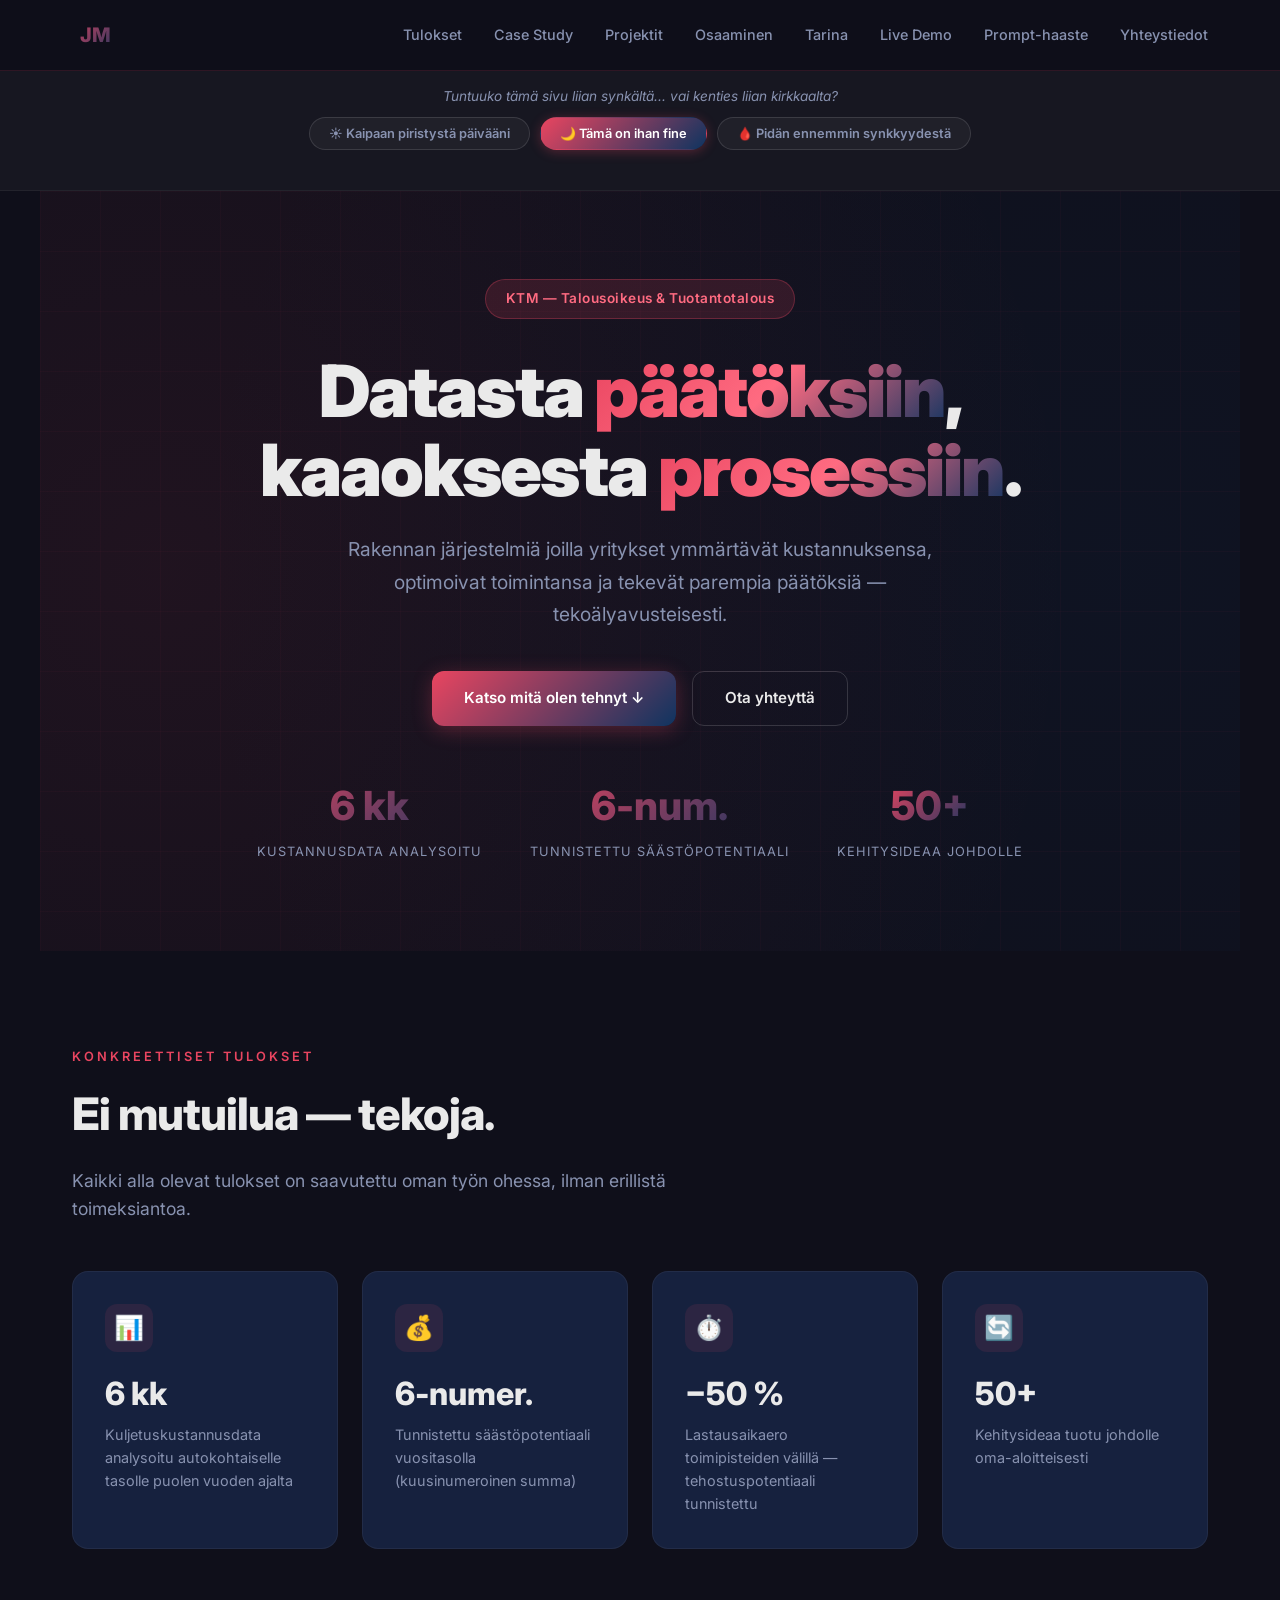
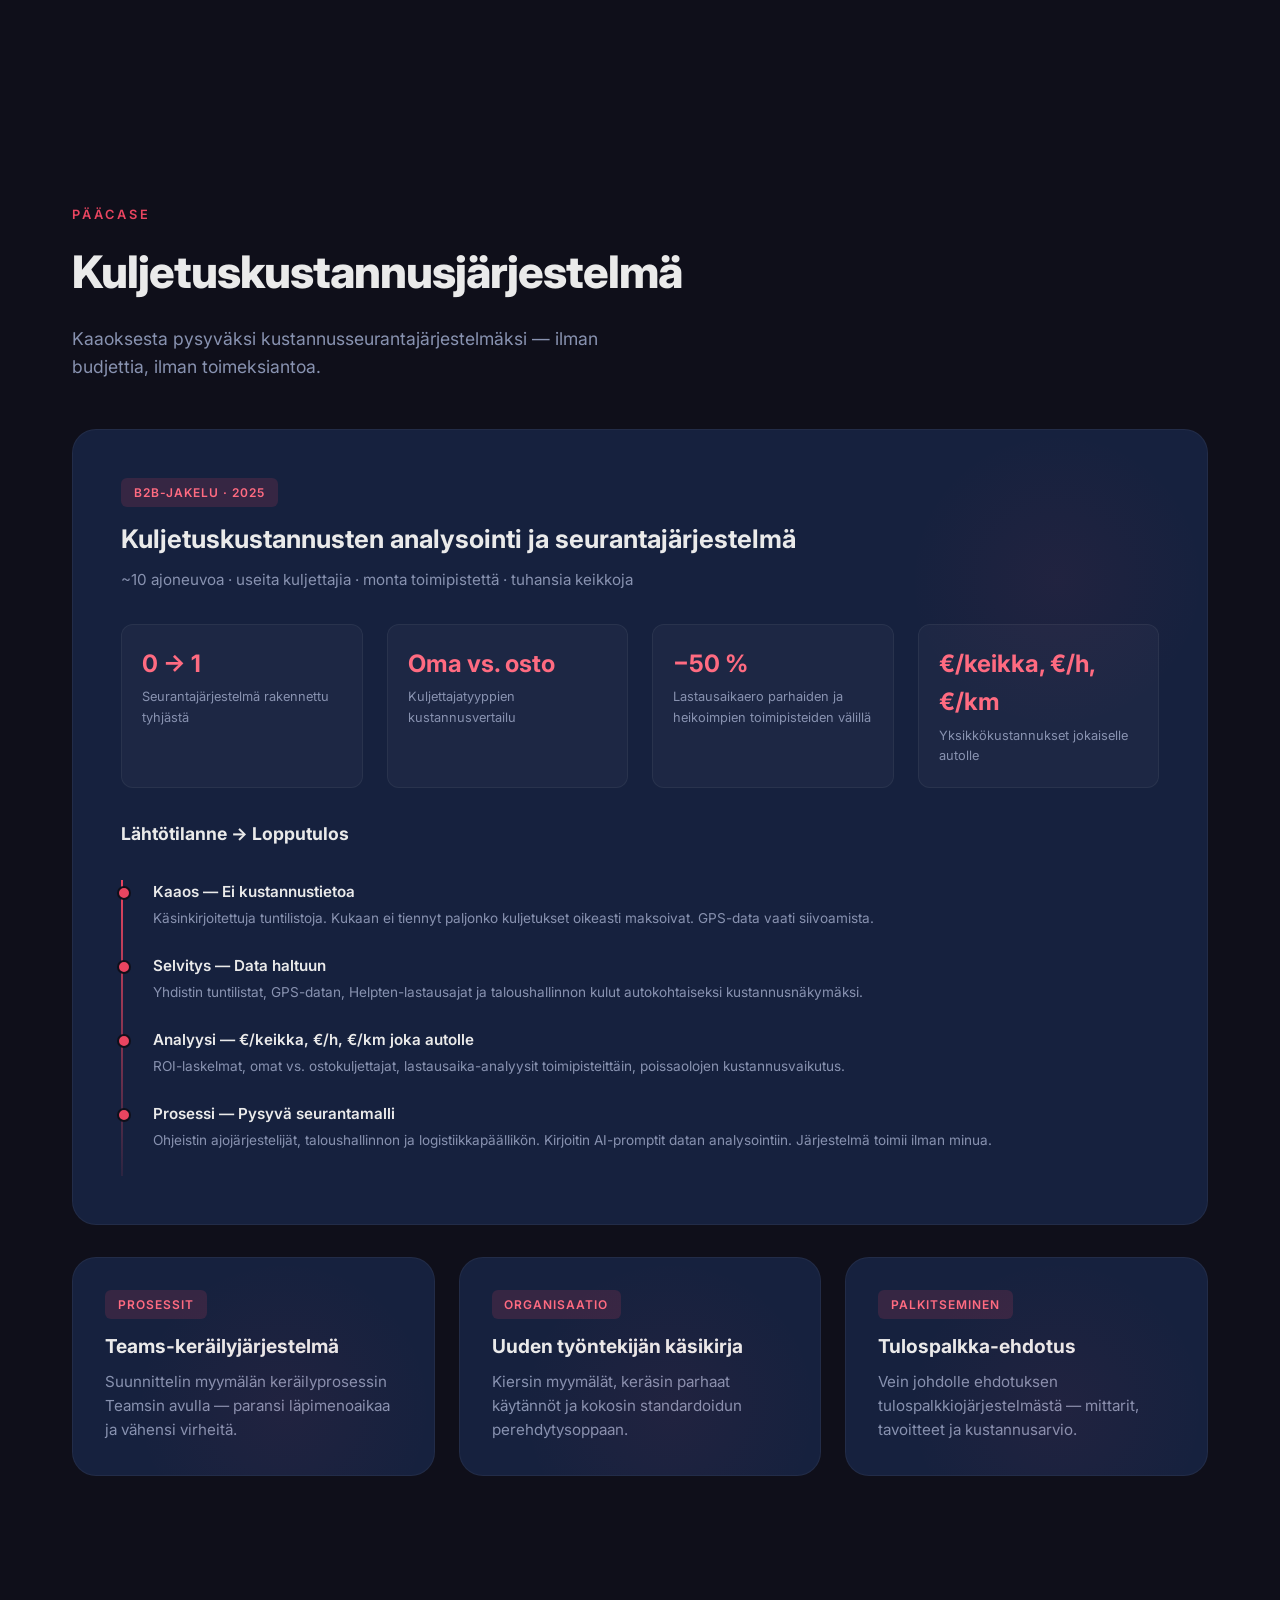
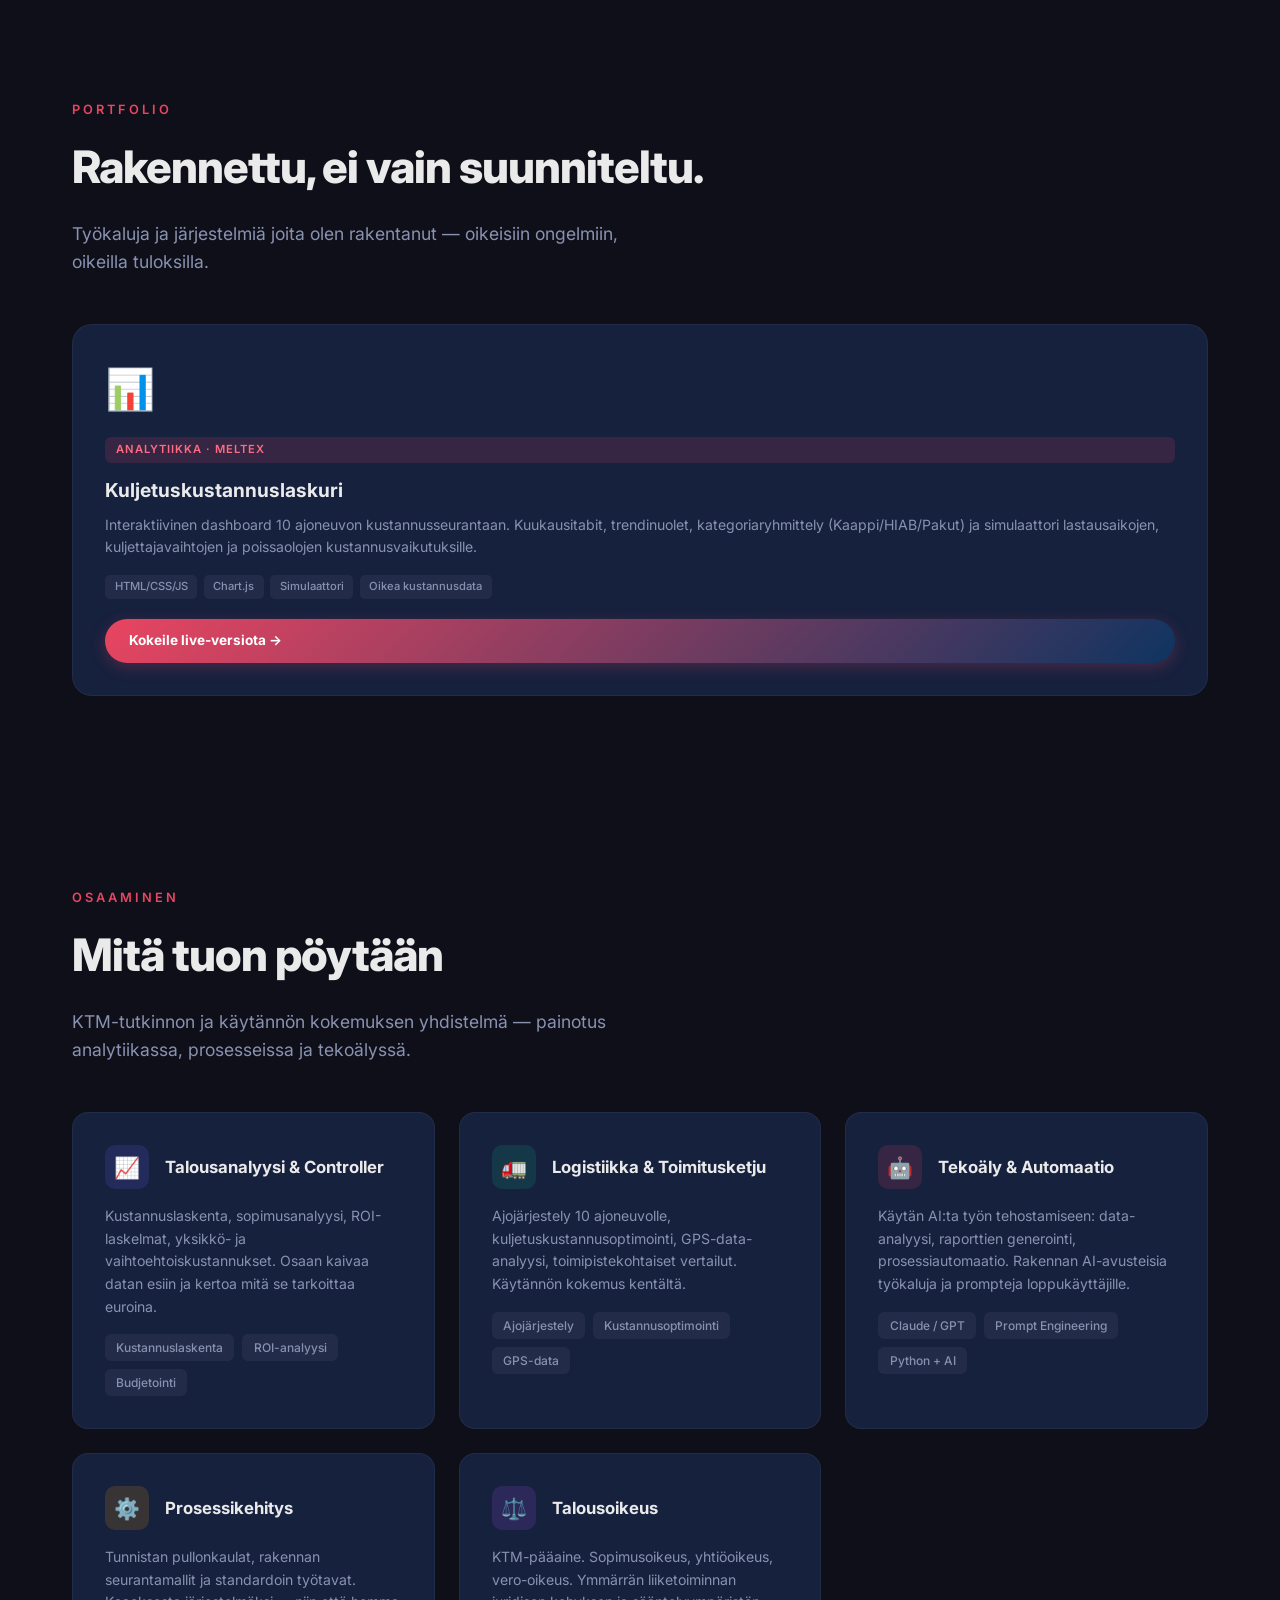
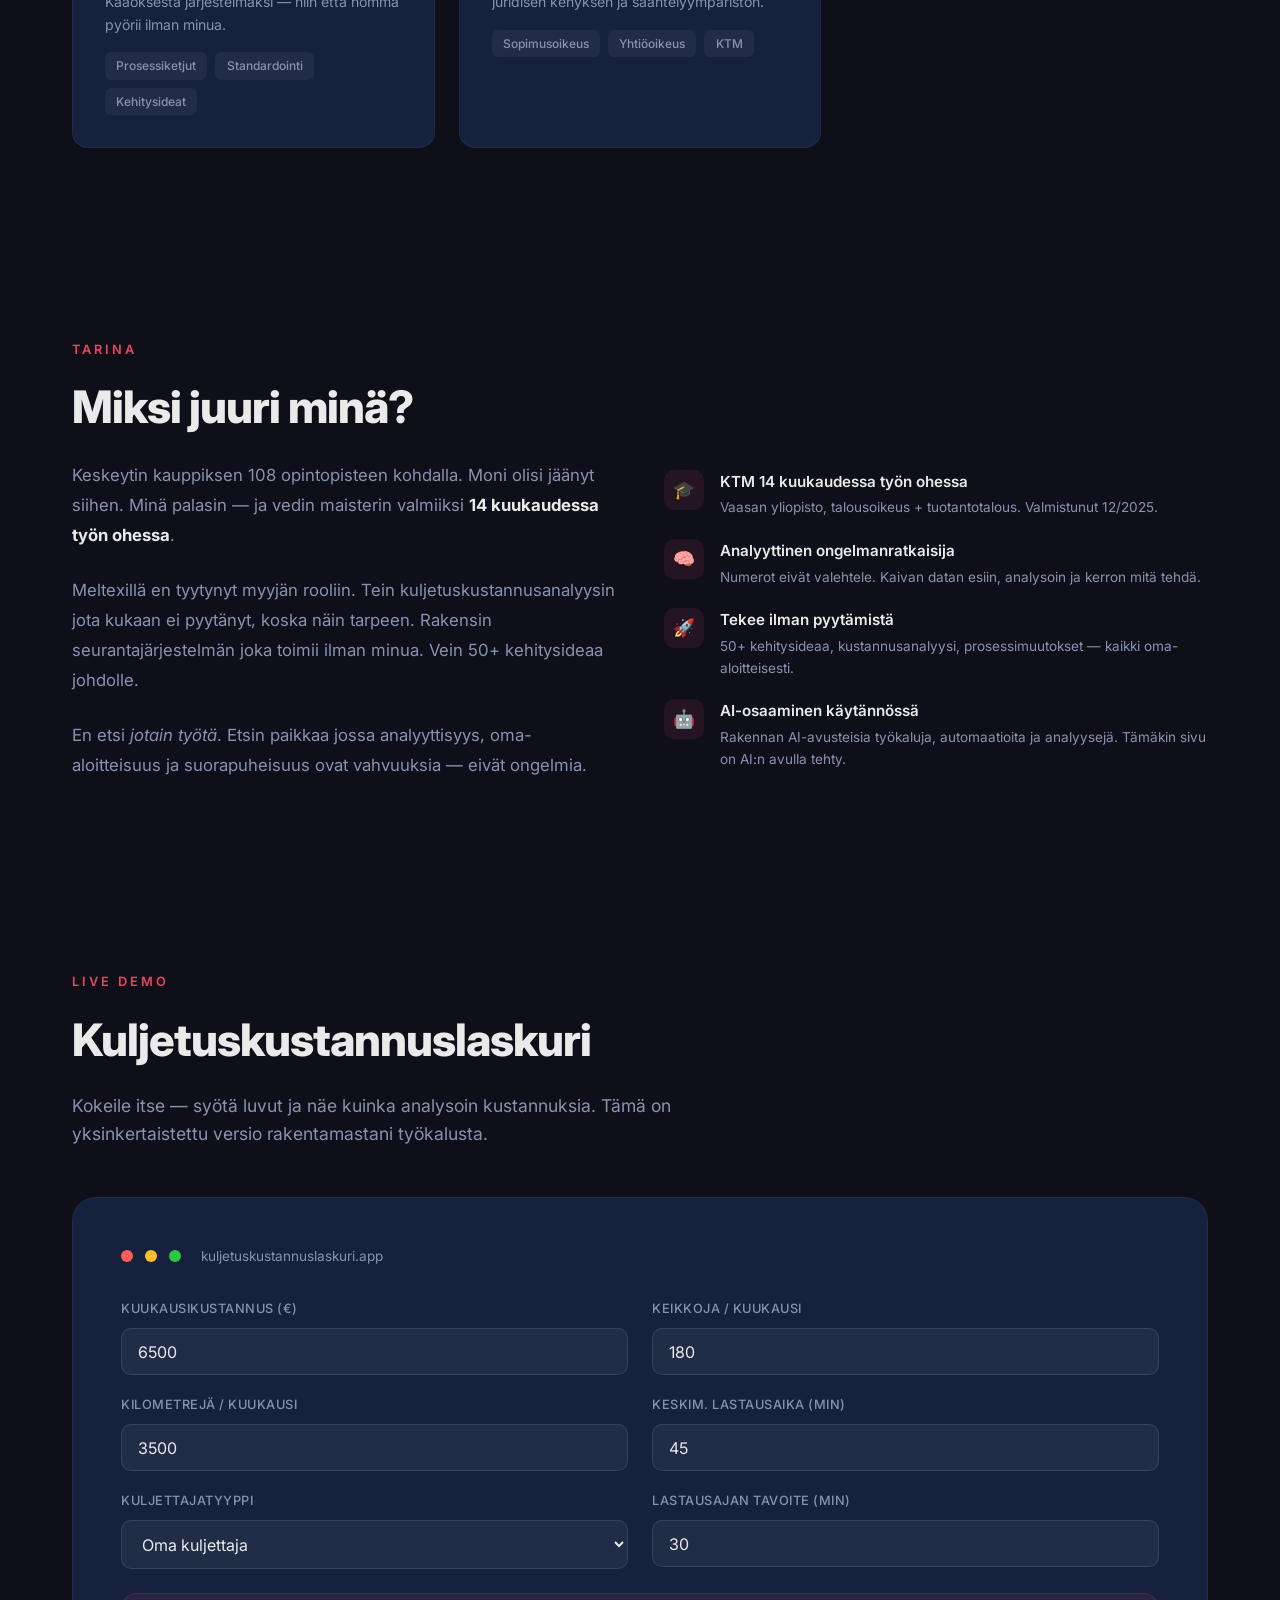
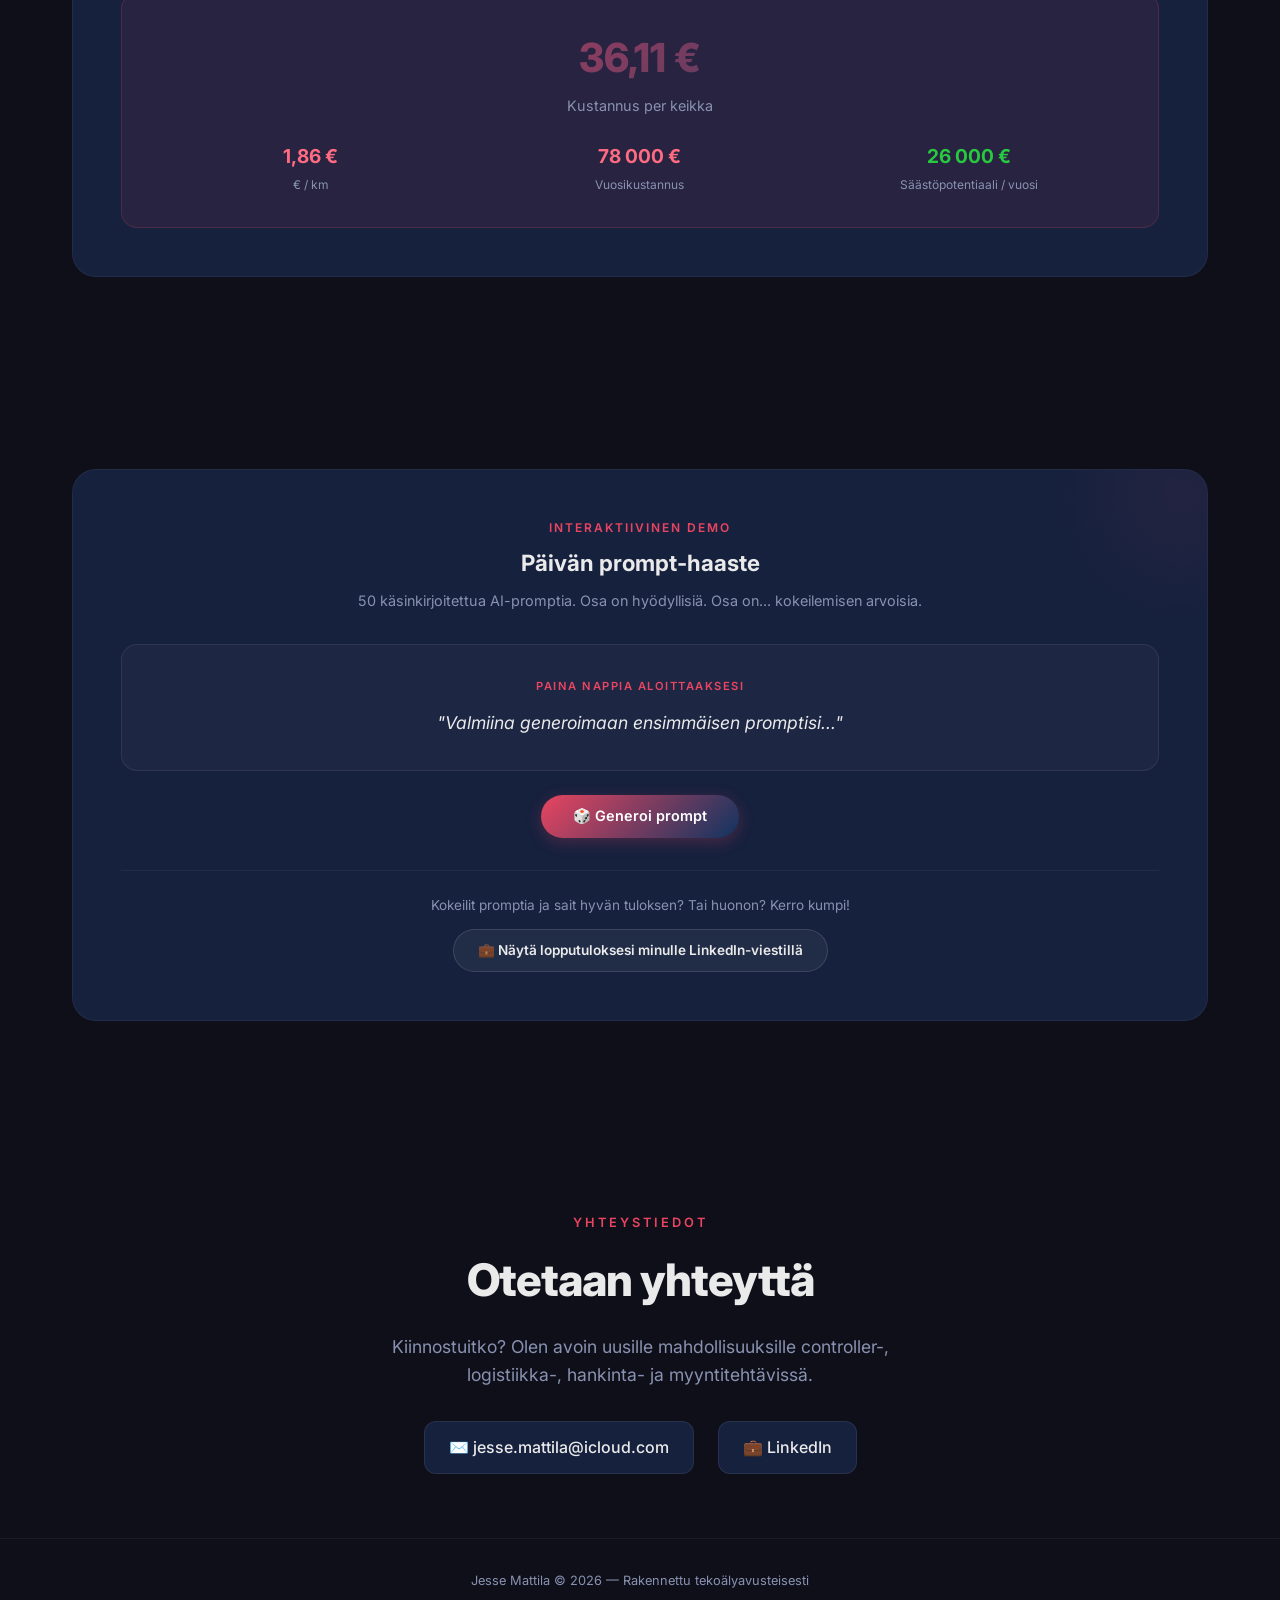
==== index.html @ 3afbc628 "Promptit uusiksi: absurdimmat, hauskemmat, vähemmän virallista Tulostimen irtisanomiskirje, kynävark" ====
<!DOCTYPE html>
<html lang="fi">
<head>
    <meta charset="UTF-8">
    <meta name="viewport" content="width=device-width, initial-scale=1.0">
    <title>Jesse Mattila — KTM | Analytiikka & Prosessikehitys</title>
    <style>
        @import url('https://fonts.googleapis.com/css2?family=Inter:wght@300;400;500;600;700;800;900&display=swap');

        :root {
            --primary: #1a1a2e;
            --accent: #e94560;
            --accent-light: #ff6b81;
            --bg: #0f0f1a;
            --card: #16213e;
            --card-hover: #1a2744;
            --text: #eaeaea;
            --text-muted: #8892b0;
            --gradient: linear-gradient(135deg, #e94560, #0f3460);
            --gradient-accent: linear-gradient(135deg, #e94560 0%, #ff6b81 50%, #0f3460 100%);
        }

        /* ===== BRIGHT THEME ===== */
        [data-theme="bright"] {
            --primary: #f0f4ff;
            --accent: #ff6b2b;
            --accent-light: #ff8f5e;
            --bg: #fefefe;
            --card: #ffffff;
            --card-hover: #fff5ee;
            --text: #1a1a2e;
            --text-muted: #555b6e;
            --gradient: linear-gradient(135deg, #ff6b2b, #ffc107);
            --gradient-accent: linear-gradient(135deg, #ff6b2b 0%, #ff9a44 50%, #ffc107 100%);
        }

        [data-theme="bright"] nav {
            background: rgba(254, 254, 254, 0.85);
            border-bottom: 1px solid rgba(255, 107, 43, 0.15);
        }

        [data-theme="bright"] nav.scrolled {
            background: rgba(254, 254, 254, 0.95);
        }

        [data-theme="bright"] .nav-links.open {
            background: rgba(254, 254, 254, 0.98);
            border-bottom: 1px solid rgba(255, 107, 43, 0.15);
        }

        [data-theme="bright"] .hamburger span {
            background: var(--text);
        }

        [data-theme="bright"] .hero::before {
            background: radial-gradient(circle at 30% 50%, rgba(255, 107, 43, 0.08) 0%, transparent 50%),
                        radial-gradient(circle at 70% 50%, rgba(255, 193, 7, 0.12) 0%, transparent 50%);
        }

        [data-theme="bright"] .hero-grid {
            background-image:
                linear-gradient(rgba(255, 107, 43, 0.05) 1px, transparent 1px),
                linear-gradient(90deg, rgba(255, 107, 43, 0.05) 1px, transparent 1px);
        }

        [data-theme="bright"] .metric-card,
        [data-theme="bright"] .skill-card,
        [data-theme="bright"] .case-study,
        [data-theme="bright"] .demo-section,
        [data-theme="bright"] .contact-link {
            border-color: rgba(0, 0, 0, 0.08);
            box-shadow: 0 2px 12px rgba(0, 0, 0, 0.04);
        }

        [data-theme="bright"] .calc-group input,
        [data-theme="bright"] .calc-group select {
            background: rgba(0, 0, 0, 0.03);
            border-color: rgba(0, 0, 0, 0.12);
            color: var(--text);
        }

        [data-theme="bright"] .calc-group select option {
            background: #fff;
        }

        [data-theme="bright"] footer {
            border-top-color: rgba(0, 0, 0, 0.08);
        }

        /* ===== DOOM THEME ===== */
        [data-theme="doom"] {
            --primary: #0a0a0a;
            --accent: #cc0000;
            --accent-light: #ff1a1a;
            --bg: #050505;
            --card: #0d0d0d;
            --card-hover: #141010;
            --text: #c8c8c8;
            --text-muted: #666;
            --gradient: linear-gradient(135deg, #cc0000, #4a0000);
            --gradient-accent: linear-gradient(135deg, #cc0000 0%, #ff1a1a 50%, #4a0000 100%);
        }

        [data-theme="doom"] .hero::before {
            background: radial-gradient(circle at 30% 50%, rgba(204, 0, 0, 0.12) 0%, transparent 50%),
                        radial-gradient(circle at 70% 50%, rgba(74, 0, 0, 0.15) 0%, transparent 50%);
        }

        [data-theme="doom"] .hero-grid {
            background-image:
                linear-gradient(rgba(204, 0, 0, 0.04) 1px, transparent 1px),
                linear-gradient(90deg, rgba(204, 0, 0, 0.04) 1px, transparent 1px);
        }

        [data-theme="doom"] nav {
            background: rgba(5, 5, 5, 0.9);
            border-bottom: 1px solid rgba(204, 0, 0, 0.2);
        }

        [data-theme="doom"] .nav-links.open {
            background: rgba(5, 5, 5, 0.98);
            border-bottom: 1px solid rgba(204, 0, 0, 0.2);
        }

        [data-theme="doom"] .metric-card,
        [data-theme="doom"] .skill-card,
        [data-theme="doom"] .case-study,
        [data-theme="doom"] .demo-section {
            border-color: rgba(204, 0, 0, 0.08);
        }

        [data-theme="doom"] .metric-card:hover,
        [data-theme="doom"] .skill-card:hover {
            border-color: rgba(204, 0, 0, 0.3);
            box-shadow: 0 20px 40px rgba(204, 0, 0, 0.08);
        }

        [data-theme="doom"] .calc-group select option {
            background: #0d0d0d;
        }

        /* ===== THEME SWITCHER ===== */
        .theme-bar {
            position: relative;
            z-index: 999;
            margin-top: 70px;
            text-align: center;
            padding: 1rem 1.5rem;
            background: rgba(255, 255, 255, 0.03);
            border-bottom: 1px solid rgba(255, 255, 255, 0.05);
        }

        [data-theme="bright"] .theme-bar {
            background: rgba(0, 0, 0, 0.02);
            border-bottom: 1px solid rgba(0, 0, 0, 0.06);
        }

        [data-theme="doom"] .theme-bar {
            background: rgba(204, 0, 0, 0.03);
            border-bottom: 1px solid rgba(204, 0, 0, 0.1);
        }

        .theme-bar p {
            font-size: 0.85rem;
            color: var(--text-muted);
            margin-bottom: 0.6rem;
            font-style: italic;
        }

        .theme-buttons {
            display: flex;
            justify-content: center;
            gap: 0.6rem;
            flex-wrap: wrap;
        }

        .theme-btn {
            padding: 0.5rem 1.2rem;
            border-radius: 50px;
            border: 1px solid rgba(255, 255, 255, 0.12);
            background: rgba(255, 255, 255, 0.04);
            color: var(--text-muted);
            font-size: 0.8rem;
            font-weight: 600;
            font-family: inherit;
            cursor: pointer;
            transition: all 0.3s ease;
            white-space: nowrap;
        }

        [data-theme="bright"] .theme-btn {
            border-color: rgba(0, 0, 0, 0.12);
            background: rgba(0, 0, 0, 0.03);
        }

        .theme-btn:hover {
            transform: translateY(-1px);
            border-color: var(--accent);
            color: var(--text);
        }

        .theme-btn.active {
            background: var(--gradient);
            color: white;
            border-color: transparent;
            box-shadow: 0 2px 12px rgba(233, 69, 96, 0.3);
        }

        [data-theme="bright"] .theme-btn.active {
            box-shadow: 0 2px 12px rgba(255, 107, 43, 0.3);
        }

        [data-theme="doom"] .theme-btn.active {
            box-shadow: 0 2px 12px rgba(204, 0, 0, 0.4);
        }

        .theme-feedback {
            font-size: 0.8rem;
            color: var(--accent-light);
            margin-top: 0.5rem;
            min-height: 1.2em;
            transition: opacity 0.3s;
        }

        * { margin: 0; padding: 0; box-sizing: border-box; }

        html {
            scroll-behavior: smooth;
            scroll-padding-top: 80px;
        }

        body {
            font-family: 'Inter', -apple-system, sans-serif;
            background: var(--bg);
            color: var(--text);
            line-height: 1.6;
            overflow-x: hidden;
        }

        /* ===== NAVIGATION ===== */
        nav {
            position: fixed;
            top: 0;
            width: 100%;
            z-index: 1000;
            background: rgba(15, 15, 26, 0.85);
            backdrop-filter: blur(20px);
            border-bottom: 1px solid rgba(233, 69, 96, 0.15);
            transition: all 0.3s ease;
        }

        nav.scrolled {
            background: rgba(15, 15, 26, 0.95);
            box-shadow: 0 4px 30px rgba(0, 0, 0, 0.3);
        }

        .nav-inner {
            max-width: 1200px;
            margin: 0 auto;
            padding: 0 2rem;
            display: flex;
            justify-content: space-between;
            align-items: center;
            height: 70px;
        }

        .nav-left {
            display: flex;
            align-items: center;
            gap: 0.75rem;
        }

        .nav-logo {
            font-weight: 800;
            font-size: 1.25rem;
            background: var(--gradient);
            -webkit-background-clip: text;
            -webkit-text-fill-color: transparent;
            background-clip: text;
            color: transparent;
            letter-spacing: -0.5px;
            text-decoration: none;
            display: inline-block;
            padding: 0.5rem;
            -webkit-tap-highlight-color: transparent;
            cursor: pointer;
            position: relative;
            z-index: 10;
        }

        .nav-links {
            display: flex;
            gap: 2rem;
            list-style: none;
        }

        .nav-links a {
            color: var(--text-muted);
            text-decoration: none;
            font-size: 0.9rem;
            font-weight: 500;
            transition: color 0.3s;
            position: relative;
        }

        .nav-links a::after {
            content: '';
            position: absolute;
            bottom: -4px;
            left: 0;
            width: 0;
            height: 2px;
            background: var(--accent);
            transition: width 0.3s;
        }

        .nav-links a:hover { color: var(--text); }
        .nav-links a:hover::after { width: 100%; }

        .hamburger {
            display: none;
            flex-direction: column;
            gap: 5px;
            cursor: pointer;
            background: none;
            border: none;
            padding: 5px;
        }

        .hamburger span {
            width: 25px;
            height: 2px;
            background: var(--text);
            transition: all 0.3s;
        }

        /* ===== HERO ===== */
        .hero {
            min-height: 100vh;
            display: flex;
            align-items: center;
            justify-content: center;
            position: relative;
            padding: 2rem;
            overflow: hidden;
        }

        .hero::before {
            content: '';
            position: absolute;
            top: -50%;
            left: -50%;
            width: 200%;
            height: 200%;
            background: radial-gradient(circle at 30% 50%, rgba(233, 69, 96, 0.08) 0%, transparent 50%),
                        radial-gradient(circle at 70% 50%, rgba(15, 52, 96, 0.12) 0%, transparent 50%);
            animation: heroGlow 8s ease-in-out infinite alternate;
        }

        @keyframes heroGlow {
            0% { transform: translate(0, 0) scale(1); }
            100% { transform: translate(-2%, -1%) scale(1.05); }
        }

        .hero-grid {
            position: absolute;
            inset: 0;
            background-image:
                linear-gradient(rgba(233, 69, 96, 0.03) 1px, transparent 1px),
                linear-gradient(90deg, rgba(233, 69, 96, 0.03) 1px, transparent 1px);
            background-size: 60px 60px;
        }

        .hero-content {
            position: relative;
            z-index: 1;
            text-align: center;
            max-width: 800px;
        }

        .hero-badge {
            display: inline-block;
            background: rgba(233, 69, 96, 0.15);
            border: 1px solid rgba(233, 69, 96, 0.3);
            color: var(--accent-light);
            padding: 0.5rem 1.25rem;
            border-radius: 50px;
            font-size: 0.85rem;
            font-weight: 600;
            margin-bottom: 2rem;
            letter-spacing: 0.5px;
        }

        .hero h1 {
            font-size: clamp(2.5rem, 6vw, 4.5rem);
            font-weight: 900;
            line-height: 1.1;
            margin-bottom: 1.5rem;
            letter-spacing: -2px;
        }

        .hero h1 .gradient-text {
            background: var(--gradient-accent);
            -webkit-background-clip: text;
            -webkit-text-fill-color: transparent;
        }

        .hero-sub {
            font-size: 1.2rem;
            color: var(--text-muted);
            max-width: 600px;
            margin: 0 auto 2.5rem;
            line-height: 1.7;
        }

        .hero-stats {
            display: flex;
            justify-content: center;
            gap: 3rem;
            flex-wrap: wrap;
            margin-top: 3rem;
        }

        .hero-stat {
            text-align: center;
        }

        .hero-stat-value {
            font-size: 2.5rem;
            font-weight: 800;
            background: var(--gradient);
            -webkit-background-clip: text;
            -webkit-text-fill-color: transparent;
        }

        .hero-stat-label {
            font-size: 0.8rem;
            color: var(--text-muted);
            text-transform: uppercase;
            letter-spacing: 1px;
            margin-top: 0.25rem;
        }

        .hero-cta {
            display: flex;
            gap: 1rem;
            justify-content: center;
            flex-wrap: wrap;
        }

        .btn {
            display: inline-flex;
            align-items: center;
            gap: 0.5rem;
            padding: 0.9rem 2rem;
            border-radius: 12px;
            font-weight: 600;
            font-size: 0.95rem;
            text-decoration: none;
            transition: all 0.3s ease;
            cursor: pointer;
            border: none;
            font-family: inherit;
        }

        .btn-primary {
            background: var(--gradient);
            color: white;
            box-shadow: 0 4px 20px rgba(233, 69, 96, 0.3);
        }

        .btn-primary:hover {
            transform: translateY(-2px);
            box-shadow: 0 8px 30px rgba(233, 69, 96, 0.4);
        }

        .btn-outline {
            background: transparent;
            color: var(--text);
            border: 1px solid rgba(255, 255, 255, 0.15);
        }

        .btn-outline:hover {
            border-color: var(--accent);
            background: rgba(233, 69, 96, 0.05);
            transform: translateY(-2px);
        }

        /* ===== SECTIONS ===== */
        section {
            padding: 6rem 2rem;
            max-width: 1200px;
            margin: 0 auto;
        }

        .section-label {
            font-size: 0.8rem;
            text-transform: uppercase;
            letter-spacing: 3px;
            color: var(--accent);
            font-weight: 600;
            margin-bottom: 0.75rem;
        }

        .section-title {
            font-size: clamp(1.8rem, 4vw, 2.8rem);
            font-weight: 800;
            letter-spacing: -1px;
            margin-bottom: 1rem;
        }

        .section-desc {
            color: var(--text-muted);
            font-size: 1.1rem;
            max-width: 600px;
            margin-bottom: 3rem;
        }

        /* ===== KEY METRICS ===== */
        .metrics {
            display: grid;
            grid-template-columns: repeat(auto-fit, minmax(250px, 1fr));
            gap: 1.5rem;
            margin-bottom: 4rem;
        }

        .metric-card {
            background: var(--card);
            border: 1px solid rgba(255, 255, 255, 0.05);
            border-radius: 16px;
            padding: 2rem;
            transition: all 0.3s ease;
            position: relative;
            overflow: hidden;
        }

        .metric-card::before {
            content: '';
            position: absolute;
            top: 0;
            left: 0;
            right: 0;
            height: 3px;
            background: var(--gradient);
            opacity: 0;
            transition: opacity 0.3s;
        }

        .metric-card:hover {
            transform: translateY(-4px);
            border-color: rgba(233, 69, 96, 0.2);
            box-shadow: 0 20px 40px rgba(0, 0, 0, 0.3);
        }

        .metric-card:hover::before { opacity: 1; }

        .metric-icon {
            width: 48px;
            height: 48px;
            border-radius: 12px;
            display: flex;
            align-items: center;
            justify-content: center;
            font-size: 1.5rem;
            margin-bottom: 1rem;
            background: rgba(233, 69, 96, 0.1);
        }

        .metric-value {
            font-size: 2rem;
            font-weight: 800;
            margin-bottom: 0.25rem;
        }

        .metric-label {
            color: var(--text-muted);
            font-size: 0.9rem;
        }

        /* ===== CASE STUDY ===== */
        .case-study {
            background: var(--card);
            border: 1px solid rgba(255, 255, 255, 0.05);
            border-radius: 24px;
            padding: 3rem;
            margin-bottom: 2rem;
            position: relative;
            overflow: hidden;
        }

        .case-study::after {
            content: '';
            position: absolute;
            top: 0;
            right: 0;
            width: 300px;
            height: 300px;
            background: radial-gradient(circle, rgba(233, 69, 96, 0.05) 0%, transparent 70%);
            pointer-events: none;
        }

        .case-header {
            display: flex;
            justify-content: space-between;
            align-items: flex-start;
            margin-bottom: 2rem;
            flex-wrap: wrap;
            gap: 1rem;
        }

        .case-tag {
            display: inline-block;
            background: rgba(233, 69, 96, 0.15);
            color: var(--accent-light);
            padding: 0.3rem 0.8rem;
            border-radius: 6px;
            font-size: 0.75rem;
            font-weight: 600;
            text-transform: uppercase;
            letter-spacing: 1px;
        }

        .case-title {
            font-size: 1.6rem;
            font-weight: 700;
            margin-bottom: 0.5rem;
        }

        .case-subtitle {
            color: var(--text-muted);
            font-size: 0.95rem;
        }

        .case-grid {
            display: grid;
            grid-template-columns: repeat(auto-fit, minmax(200px, 1fr));
            gap: 1.5rem;
            margin: 2rem 0;
        }

        .case-metric {
            background: rgba(255, 255, 255, 0.03);
            border-radius: 12px;
            padding: 1.25rem;
            border: 1px solid rgba(255, 255, 255, 0.05);
        }

        .case-metric-value {
            font-size: 1.5rem;
            font-weight: 700;
            color: var(--accent-light);
        }

        .case-metric-label {
            font-size: 0.8rem;
            color: var(--text-muted);
            margin-top: 0.25rem;
        }

        .timeline {
            position: relative;
            padding-left: 2rem;
            margin-top: 2rem;
        }

        .timeline::before {
            content: '';
            position: absolute;
            left: 0;
            top: 0;
            bottom: 0;
            width: 2px;
            background: linear-gradient(to bottom, var(--accent), rgba(233, 69, 96, 0.1));
        }

        .timeline-item {
            position: relative;
            padding-bottom: 1.5rem;
        }

        .timeline-item::before {
            content: '';
            position: absolute;
            left: -2rem;
            top: 6px;
            width: 10px;
            height: 10px;
            border-radius: 50%;
            background: var(--accent);
            border: 2px solid var(--bg);
            transform: translateX(-4px);
        }

        .timeline-item h4 {
            font-size: 0.95rem;
            font-weight: 600;
            margin-bottom: 0.25rem;
        }

        .timeline-item p {
            font-size: 0.85rem;
            color: var(--text-muted);
        }

        /* ===== PROJECTS ===== */
        .projects-grid {
            display: grid;
            grid-template-columns: repeat(auto-fit, minmax(320px, 1fr));
            gap: 1.5rem;
        }

        .project-card {
            background: var(--card);
            border: 1px solid rgba(255, 255, 255, 0.05);
            border-radius: 20px;
            padding: 2rem;
            transition: all 0.3s ease;
            display: flex;
            flex-direction: column;
            position: relative;
            overflow: hidden;
        }

        .project-card::before {
            content: '';
            position: absolute;
            top: 0;
            left: 0;
            right: 0;
            height: 3px;
            background: var(--gradient);
            opacity: 0;
            transition: opacity 0.3s;
        }

        .project-card:hover {
            transform: translateY(-4px);
            border-color: rgba(233, 69, 96, 0.2);
            box-shadow: 0 20px 40px rgba(0, 0, 0, 0.3);
        }

        .project-card:hover::before { opacity: 1; }

        [data-theme="bright"] .project-card {
            border-color: rgba(0, 0, 0, 0.08);
            box-shadow: 0 2px 12px rgba(0, 0, 0, 0.04);
        }

        [data-theme="bright"] .project-card:hover {
            box-shadow: 0 20px 40px rgba(0, 0, 0, 0.08);
        }

        .project-emoji {
            font-size: 2.5rem;
            margin-bottom: 1rem;
        }

        .project-tag {
            display: inline-block;
            background: rgba(233, 69, 96, 0.15);
            color: var(--accent-light);
            padding: 0.25rem 0.7rem;
            border-radius: 6px;
            font-size: 0.7rem;
            font-weight: 600;
            text-transform: uppercase;
            letter-spacing: 1px;
            margin-bottom: 0.75rem;
        }

        .project-card h3 {
            font-size: 1.2rem;
            font-weight: 700;
            margin-bottom: 0.5rem;
        }

        .project-card p {
            color: var(--text-muted);
            font-size: 0.88rem;
            line-height: 1.6;
            flex-grow: 1;
        }

        .project-tech {
            display: flex;
            flex-wrap: wrap;
            gap: 0.4rem;
            margin-top: 1rem;
        }

        .project-tech span {
            background: rgba(255, 255, 255, 0.05);
            color: var(--text-muted);
            padding: 0.2rem 0.6rem;
            border-radius: 5px;
            font-size: 0.7rem;
            font-weight: 500;
        }

        [data-theme="bright"] .project-tech span {
            background: rgba(0, 0, 0, 0.04);
        }

        .project-link {
            display: inline-flex;
            align-items: center;
            gap: 0.5rem;
            margin-top: 1.25rem;
            padding: 0.7rem 1.5rem;
            background: var(--gradient);
            color: white;
            text-decoration: none;
            font-size: 0.85rem;
            font-weight: 700;
            border-radius: 50px;
            transition: all 0.3s ease;
            box-shadow: 0 4px 15px rgba(233, 69, 96, 0.25);
        }

        .project-link:hover {
            transform: translateY(-2px);
            box-shadow: 0 6px 25px rgba(233, 69, 96, 0.4);
        }

        /* ===== SKILLS ===== */
        .skills-grid {
            display: grid;
            grid-template-columns: repeat(auto-fit, minmax(300px, 1fr));
            gap: 1.5rem;
        }

        .skill-card {
            background: var(--card);
            border: 1px solid rgba(255, 255, 255, 0.05);
            border-radius: 16px;
            padding: 2rem;
            transition: all 0.3s ease;
        }

        .skill-card:hover {
            transform: translateY(-3px);
            border-color: rgba(233, 69, 96, 0.2);
            box-shadow: 0 15px 30px rgba(0, 0, 0, 0.2);
        }

        .skill-header {
            display: flex;
            align-items: center;
            gap: 1rem;
            margin-bottom: 1rem;
        }

        .skill-icon {
            width: 44px;
            height: 44px;
            border-radius: 10px;
            display: flex;
            align-items: center;
            justify-content: center;
            font-size: 1.3rem;
            flex-shrink: 0;
        }

        .skill-icon.analytics { background: rgba(99, 102, 241, 0.15); }
        .skill-icon.logistics { background: rgba(16, 185, 129, 0.15); }
        .skill-icon.ai { background: rgba(233, 69, 96, 0.15); }
        .skill-icon.process { background: rgba(245, 158, 11, 0.15); }
        .skill-icon.bi { background: rgba(59, 130, 246, 0.15); }
        .skill-icon.law { background: rgba(168, 85, 247, 0.15); }

        .skill-name {
            font-weight: 700;
            font-size: 1.05rem;
        }

        .skill-desc {
            color: var(--text-muted);
            font-size: 0.88rem;
            line-height: 1.6;
        }

        .skill-tags {
            display: flex;
            flex-wrap: wrap;
            gap: 0.5rem;
            margin-top: 1rem;
        }

        .skill-tag {
            background: rgba(255, 255, 255, 0.05);
            color: var(--text-muted);
            padding: 0.25rem 0.7rem;
            border-radius: 6px;
            font-size: 0.75rem;
            font-weight: 500;
        }

        /* ===== PROMPT GENERATOR ===== */
        .prompt-gen {
            background: var(--card);
            border: 1px solid rgba(255, 255, 255, 0.05);
            border-radius: 24px;
            padding: 3rem;
            text-align: center;
            position: relative;
            overflow: hidden;
        }

        .prompt-gen::before {
            content: '';
            position: absolute;
            top: -100px;
            right: -100px;
            width: 250px;
            height: 250px;
            background: radial-gradient(circle, rgba(233, 69, 96, 0.06) 0%, transparent 70%);
            pointer-events: none;
        }

        .prompt-gen-label {
            font-size: 0.75rem;
            text-transform: uppercase;
            letter-spacing: 2px;
            color: var(--accent);
            font-weight: 600;
            margin-bottom: 0.5rem;
        }

        .prompt-gen h3 {
            font-size: 1.4rem;
            font-weight: 700;
            margin-bottom: 0.5rem;
        }

        .prompt-gen-sub {
            color: var(--text-muted);
            font-size: 0.9rem;
            margin-bottom: 2rem;
        }

        .prompt-display {
            background: rgba(255, 255, 255, 0.03);
            border: 1px solid rgba(255, 255, 255, 0.08);
            border-radius: 16px;
            padding: 2rem 2.5rem;
            margin-bottom: 1.5rem;
            min-height: 80px;
            display: flex;
            align-items: center;
            justify-content: center;
            transition: all 0.3s ease;
        }

        [data-theme="bright"] .prompt-display {
            background: rgba(0, 0, 0, 0.02);
            border-color: rgba(0, 0, 0, 0.08);
        }

        [data-theme="doom"] .prompt-display {
            border-color: rgba(204, 0, 0, 0.12);
        }

        .prompt-display p {
            font-size: 1.1rem;
            font-style: italic;
            line-height: 1.7;
            color: var(--text);
            transition: opacity 0.3s;
        }

        .prompt-display .prompt-category {
            display: block;
            font-size: 0.7rem;
            text-transform: uppercase;
            letter-spacing: 1.5px;
            color: var(--accent);
            font-style: normal;
            font-weight: 600;
            margin-bottom: 0.75rem;
        }

        .prompt-gen-btn {
            display: inline-flex;
            align-items: center;
            gap: 0.5rem;
            padding: 0.8rem 2rem;
            border-radius: 50px;
            background: var(--gradient);
            color: white;
            font-weight: 600;
            font-size: 0.9rem;
            font-family: inherit;
            border: none;
            cursor: pointer;
            transition: all 0.3s ease;
            box-shadow: 0 4px 15px rgba(233, 69, 96, 0.25);
        }

        .prompt-gen-btn:hover {
            transform: translateY(-2px);
            box-shadow: 0 6px 25px rgba(233, 69, 96, 0.35);
        }

        .prompt-gen-btn:active {
            transform: scale(0.97);
        }

        .prompt-cta {
            margin-top: 2rem;
            padding-top: 1.5rem;
            border-top: 1px solid rgba(255, 255, 255, 0.05);
        }

        [data-theme="bright"] .prompt-cta {
            border-top-color: rgba(0, 0, 0, 0.06);
        }

        .prompt-cta p {
            font-size: 0.85rem;
            color: var(--text-muted);
            margin-bottom: 0.75rem;
        }

        .prompt-cta a {
            display: inline-flex;
            align-items: center;
            gap: 0.5rem;
            padding: 0.6rem 1.5rem;
            border-radius: 50px;
            background: rgba(255, 255, 255, 0.05);
            border: 1px solid rgba(255, 255, 255, 0.12);
            color: var(--text);
            text-decoration: none;
            font-size: 0.85rem;
            font-weight: 600;
            transition: all 0.3s ease;
        }

        [data-theme="bright"] .prompt-cta a {
            background: rgba(0, 0, 0, 0.03);
            border-color: rgba(0, 0, 0, 0.12);
        }

        .prompt-cta a:hover {
            border-color: var(--accent);
            transform: translateY(-1px);
            box-shadow: 0 4px 15px rgba(0, 0, 0, 0.1);
        }

        .prompt-counter {
            font-size: 0.75rem;
            color: var(--text-muted);
            margin-top: 1rem;
        }

        /* ===== ABOUT / STORY ===== */
        .story-grid {
            display: grid;
            grid-template-columns: 1fr 1fr;
            gap: 3rem;
            align-items: center;
        }

        .story-highlights {
            display: flex;
            flex-direction: column;
            gap: 1.25rem;
        }

        .highlight {
            display: flex;
            gap: 1rem;
            align-items: flex-start;
        }

        .highlight-icon {
            width: 40px;
            height: 40px;
            border-radius: 10px;
            background: rgba(233, 69, 96, 0.1);
            display: flex;
            align-items: center;
            justify-content: center;
            font-size: 1.1rem;
            flex-shrink: 0;
        }

        .highlight-text h4 {
            font-weight: 600;
            font-size: 0.95rem;
            margin-bottom: 0.2rem;
        }

        .highlight-text p {
            font-size: 0.85rem;
            color: var(--text-muted);
        }

        /* ===== INTERACTIVE DEMO ===== */
        .demo-section {
            background: var(--card);
            border: 1px solid rgba(255, 255, 255, 0.05);
            border-radius: 24px;
            padding: 3rem;
            margin-top: 2rem;
        }

        .demo-header {
            display: flex;
            align-items: center;
            gap: 0.75rem;
            margin-bottom: 0.5rem;
        }

        .demo-dot {
            width: 12px;
            height: 12px;
            border-radius: 50%;
        }

        .demo-dot.red { background: #ff5f57; }
        .demo-dot.yellow { background: #ffbd2e; }
        .demo-dot.green { background: #28c840; }

        .calculator {
            margin-top: 2rem;
        }

        .calc-row {
            display: grid;
            grid-template-columns: 1fr 1fr;
            gap: 1.5rem;
            margin-bottom: 1.25rem;
        }

        .calc-group label {
            display: block;
            font-size: 0.8rem;
            color: var(--text-muted);
            margin-bottom: 0.5rem;
            text-transform: uppercase;
            letter-spacing: 0.5px;
            font-weight: 500;
        }

        .calc-group input, .calc-group select {
            width: 100%;
            padding: 0.8rem 1rem;
            background: rgba(255, 255, 255, 0.05);
            border: 1px solid rgba(255, 255, 255, 0.1);
            border-radius: 10px;
            color: var(--text);
            font-size: 1rem;
            font-family: inherit;
            transition: border-color 0.3s;
        }

        .calc-group input:focus, .calc-group select:focus {
            outline: none;
            border-color: var(--accent);
        }

        .calc-group select option {
            background: var(--card);
        }

        .calc-result {
            background: rgba(233, 69, 96, 0.08);
            border: 1px solid rgba(233, 69, 96, 0.2);
            border-radius: 16px;
            padding: 2rem;
            margin-top: 1.5rem;
            text-align: center;
        }

        .calc-result-value {
            font-size: 2.5rem;
            font-weight: 800;
            background: var(--gradient);
            -webkit-background-clip: text;
            -webkit-text-fill-color: transparent;
        }

        .calc-result-label {
            color: var(--text-muted);
            font-size: 0.9rem;
            margin-top: 0.25rem;
        }

        .calc-result-breakdown {
            display: grid;
            grid-template-columns: repeat(3, 1fr);
            gap: 1rem;
            margin-top: 1.5rem;
            text-align: center;
        }

        .breakdown-item-value {
            font-size: 1.2rem;
            font-weight: 700;
            color: var(--accent-light);
        }

        .breakdown-item-label {
            font-size: 0.75rem;
            color: var(--text-muted);
            margin-top: 0.2rem;
        }

        /* ===== CONTACT ===== */
        .contact-section {
            text-align: center;
            padding: 6rem 2rem 4rem;
        }

        .contact-links {
            display: flex;
            justify-content: center;
            gap: 1.5rem;
            margin-top: 2rem;
            flex-wrap: wrap;
        }

        .contact-link {
            display: flex;
            align-items: center;
            gap: 0.5rem;
            padding: 0.8rem 1.5rem;
            background: var(--card);
            border: 1px solid rgba(255, 255, 255, 0.08);
            border-radius: 12px;
            color: var(--text);
            text-decoration: none;
            font-weight: 500;
            transition: all 0.3s;
        }

        .contact-link:hover {
            border-color: var(--accent);
            transform: translateY(-2px);
            box-shadow: 0 10px 25px rgba(0, 0, 0, 0.2);
        }

        /* ===== FOOTER ===== */
        footer {
            text-align: center;
            padding: 2rem;
            color: var(--text-muted);
            font-size: 0.8rem;
            border-top: 1px solid rgba(255, 255, 255, 0.05);
        }

        /* ===== ANIMATIONS ===== */
        .fade-in {
            opacity: 0;
            transform: translateY(30px);
            transition: opacity 0.6s ease, transform 0.6s ease;
        }

        .fade-in.visible {
            opacity: 1;
            transform: translateY(0);
        }

        /* ===== COUNT ANIMATION ===== */
        .count-up {
            display: inline-block;
        }

        /* ===== RESPONSIVE ===== */
        @media (max-width: 768px) {
            .nav-inner { justify-content: flex-start; }
            .nav-links { display: none; }
            .hamburger { display: flex; }

            .nav-links.open {
                display: flex;
                flex-direction: column;
                position: absolute;
                top: 70px;
                left: 0;
                right: 0;
                background: rgba(15, 15, 26, 0.98);
                padding: 1.5rem 2rem;
                gap: 1rem;
                border-bottom: 1px solid rgba(233, 69, 96, 0.15);
            }

            .hero-stats { gap: 1.5rem; }
            .story-grid { grid-template-columns: 1fr; gap: 2rem; }
            .calc-row { grid-template-columns: 1fr; }
            .case-study { padding: 2rem; }
            .calc-result-breakdown { grid-template-columns: 1fr; }
            section { padding: 4rem 1.25rem; }

            /* Theme bar */
            .theme-bar { padding: 0.75rem 1rem; }
            .theme-bar p { font-size: 0.78rem; }
            .theme-buttons { gap: 0.4rem; }
            .theme-btn { font-size: 0.72rem; padding: 0.4rem 0.8rem; }

            /* Projects */
            .projects-grid { grid-template-columns: 1fr; }
            .project-card { padding: 1.5rem; }

            /* Prompt generator */
            .prompt-gen { padding: 2rem 1.5rem; }
            .prompt-display { padding: 1.5rem 1.25rem; }
            .prompt-display p { font-size: 0.95rem; }

            /* Case grid */
            .case-grid { grid-template-columns: 1fr 1fr; }
        }

        @media (max-width: 480px) {
            .theme-buttons { flex-direction: column; align-items: center; }
            .theme-btn { width: 100%; text-align: center; }
            .hero-stats { flex-direction: column; gap: 1rem; }
            .hero h1 { font-size: 2rem; letter-spacing: -1px; }
            .case-grid { grid-template-columns: 1fr; }
            .prompt-gen { padding: 1.5rem 1rem; }
            .prompt-display { padding: 1.25rem 1rem; }
            .prompt-display p { font-size: 0.88rem; }
            .nav-inner { padding: 0 1rem; }
        }
    </style>
</head>
<body>

<!-- Navigation -->
<nav id="navbar">
    <div class="nav-inner">
        <div class="nav-left">
            <a href="#" class="nav-logo">JM</a>
            <button class="hamburger" id="hamburger" aria-label="Valikko">
                <span></span><span></span><span></span>
            </button>
        </div>
        <ul class="nav-links" id="navLinks">
            <li><a href="#tulokset">Tulokset</a></li>
            <li><a href="#case">Case Study</a></li>
            <li><a href="#projektit">Projektit</a></li>
            <li><a href="#osaaminen">Osaaminen</a></li>
            <li><a href="#tarina">Tarina</a></li>
            <li><a href="#demo">Live Demo</a></li>
            <li><a href="#promptgen">Prompt-haaste</a></li>
            <li><a href="#yhteystiedot">Yhteystiedot</a></li>
        </ul>
    </div>
</nav>

<!-- Theme Switcher -->
<div class="theme-bar" id="themeBar">
    <p>Tuntuuko tämä sivu liian synkältä... vai kenties liian kirkkaalta?</p>
    <div class="theme-buttons">
        <button class="theme-btn" onclick="setTheme('bright')">☀️ Kaipaan piristystä päivääni</button>
        <button class="theme-btn active" onclick="setTheme('default')">🌙 Tämä on ihan fine</button>
        <button class="theme-btn" onclick="setTheme('doom')">🩸 Pidän ennemmin synkkyydestä</button>
    </div>
    <div class="theme-feedback" id="themeFeedback"></div>
</div>

<!-- Hero -->
<section class="hero" style="margin-top: 0; min-height: calc(100vh - 140px);">
    <div class="hero-grid"></div>
    <div class="hero-content fade-in">
        <div class="hero-badge">KTM — Talousoikeus & Tuotantotalous</div>
        <h1>
            Datasta <span class="gradient-text">päätöksiin</span>,<br>
            kaaoksesta <span class="gradient-text">prosessiin</span>.
        </h1>
        <p class="hero-sub">
            Rakennan järjestelmiä joilla yritykset ymmärtävät kustannuksensa, optimoivat toimintansa ja tekevät parempia päätöksiä — tekoälyavusteisesti.
        </p>
        <div class="hero-cta">
            <a href="#case" class="btn btn-primary">Katso mitä olen tehnyt &darr;</a>
            <a href="#yhteystiedot" class="btn btn-outline">Ota yhteyttä</a>
        </div>
        <div class="hero-stats">
            <div class="hero-stat">
                <div class="hero-stat-value">6 kk</div>
                <div class="hero-stat-label">Kustannusdata analysoitu</div>
            </div>
            <div class="hero-stat">
                <div class="hero-stat-value">6-num.</div>
                <div class="hero-stat-label">Tunnistettu säästöpotentiaali</div>
            </div>
            <div class="hero-stat">
                <div class="hero-stat-value count-up" data-target="50" data-prefix="" data-suffix="+">50+</div>
                <div class="hero-stat-label">Kehitysideaa johdolle</div>
            </div>
        </div>
    </div>
</section>

<!-- Key Metrics -->
<section id="tulokset">
    <p class="section-label fade-in">Konkreettiset tulokset</p>
    <h2 class="section-title fade-in">Ei mutuilua — tekoja.</h2>
    <p class="section-desc fade-in">Kaikki alla olevat tulokset on saavutettu oman työn ohessa, ilman erillistä toimeksiantoa.</p>

    <div class="metrics">
        <div class="metric-card fade-in">
            <div class="metric-icon">📊</div>
            <div class="metric-value">6 kk</div>
            <div class="metric-label">Kuljetuskustannusdata analysoitu autokohtaiselle tasolle puolen vuoden ajalta</div>
        </div>
        <div class="metric-card fade-in">
            <div class="metric-icon">💰</div>
            <div class="metric-value">6-numer.</div>
            <div class="metric-label">Tunnistettu säästöpotentiaali vuositasolla (kuusinumeroinen summa)</div>
        </div>
        <div class="metric-card fade-in">
            <div class="metric-icon">⏱️</div>
            <div class="metric-value">−50 %</div>
            <div class="metric-label">Lastausaikaero toimipisteiden välillä — tehostuspotentiaali tunnistettu</div>
        </div>
        <div class="metric-card fade-in">
            <div class="metric-icon">🔄</div>
            <div class="metric-value">50+</div>
            <div class="metric-label">Kehitysideaa tuotu johdolle oma-aloitteisesti</div>
        </div>
    </div>
</section>

<!-- Case Study -->
<section id="case">
    <p class="section-label fade-in">Pääcase</p>
    <h2 class="section-title fade-in">Kuljetuskustannusjärjestelmä</h2>
    <p class="section-desc fade-in">Kaaoksesta pysyväksi kustannusseurantajärjestelmäksi — ilman budjettia, ilman toimeksiantoa.</p>

    <div class="case-study fade-in">
        <div class="case-header">
            <div>
                <span class="case-tag">B2B-jakelu &middot; 2025</span>
                <h3 class="case-title" style="margin-top: 0.75rem;">Kuljetuskustannusten analysointi ja seurantajärjestelmä</h3>
                <p class="case-subtitle">~10 ajoneuvoa &middot; useita kuljettajia &middot; monta toimipistettä &middot; tuhansia keikkoja</p>
            </div>
        </div>

        <div class="case-grid">
            <div class="case-metric">
                <div class="case-metric-value">0 → 1</div>
                <div class="case-metric-label">Seurantajärjestelmä rakennettu tyhjästä</div>
            </div>
            <div class="case-metric">
                <div class="case-metric-value">Oma vs. osto</div>
                <div class="case-metric-label">Kuljettajatyyppien kustannusvertailu</div>
            </div>
            <div class="case-metric">
                <div class="case-metric-value">−50 %</div>
                <div class="case-metric-label">Lastausaikaero parhaiden ja heikoimpien toimipisteiden välillä</div>
            </div>
            <div class="case-metric">
                <div class="case-metric-value">€/keikka, €/h, €/km</div>
                <div class="case-metric-label">Yksikkökustannukset jokaiselle autolle</div>
            </div>
        </div>

        <h4 style="margin-top: 2rem; margin-bottom: 1rem; font-size: 1.1rem;">Lähtötilanne → Lopputulos</h4>
        <div class="timeline">
            <div class="timeline-item">
                <h4>Kaaos — Ei kustannustietoa</h4>
                <p>Käsinkirjoitettuja tuntilistoja. Kukaan ei tiennyt paljonko kuljetukset oikeasti maksoivat. GPS-data vaati siivoamista.</p>
            </div>
            <div class="timeline-item">
                <h4>Selvitys — Data haltuun</h4>
                <p>Yhdistin tuntilistat, GPS-datan, Helpten-lastausajat ja taloushallinnon kulut autokohtaiseksi kustannusnäkymäksi.</p>
            </div>
            <div class="timeline-item">
                <h4>Analyysi — €/keikka, €/h, €/km joka autolle</h4>
                <p>ROI-laskelmat, omat vs. ostokuljettajat, lastausaika-analyysit toimipisteittäin, poissaolojen kustannusvaikutus.</p>
            </div>
            <div class="timeline-item">
                <h4>Prosessi — Pysyvä seurantamalli</h4>
                <p>Ohjeistin ajojärjestelijät, taloushallinnon ja logistiikkapäällikön. Kirjoitin AI-promptit datan analysointiin. Järjestelmä toimii ilman minua.</p>
            </div>
        </div>
    </div>

    <!-- Mini cases -->
    <div style="display: grid; grid-template-columns: repeat(auto-fit, minmax(280px, 1fr)); gap: 1.5rem; margin-top: 2rem;">
        <div class="case-study fade-in" style="padding: 2rem;">
            <span class="case-tag">Prosessit</span>
            <h3 class="case-title" style="margin-top: 0.75rem; font-size: 1.2rem;">Teams-keräilyjärjestelmä</h3>
            <p class="case-subtitle" style="margin-top: 0.5rem;">Suunnittelin myymälän keräilyprosessin Teamsin avulla — paransi läpimenoaikaa ja vähensi virheitä.</p>
        </div>
        <div class="case-study fade-in" style="padding: 2rem;">
            <span class="case-tag">Organisaatio</span>
            <h3 class="case-title" style="margin-top: 0.75rem; font-size: 1.2rem;">Uuden työntekijän käsikirja</h3>
            <p class="case-subtitle" style="margin-top: 0.5rem;">Kiersin myymälät, keräsin parhaat käytännöt ja kokosin standardoidun perehdytysoppaan.</p>
        </div>
        <div class="case-study fade-in" style="padding: 2rem;">
            <span class="case-tag">Palkitseminen</span>
            <h3 class="case-title" style="margin-top: 0.75rem; font-size: 1.2rem;">Tulospalkka-ehdotus</h3>
            <p class="case-subtitle" style="margin-top: 0.5rem;">Vein johdolle ehdotuksen tulospalkkiojärjestelmästä — mittarit, tavoitteet ja kustannusarvio.</p>
        </div>
    </div>
</section>

<!-- Projects -->
<section id="projektit">
    <p class="section-label fade-in">Portfolio</p>
    <h2 class="section-title fade-in">Rakennettu, ei vain suunniteltu.</h2>
    <p class="section-desc fade-in">Työkaluja ja järjestelmiä joita olen rakentanut — oikeisiin ongelmiin, oikeilla tuloksilla.</p>

    <div class="projects-grid">
        <div class="project-card fade-in">
            <div class="project-emoji">📊</div>
            <span class="project-tag">Analytiikka · Meltex</span>
            <h3>Kuljetuskustannuslaskuri</h3>
            <p>Interaktiivinen dashboard 10 ajoneuvon kustannusseurantaan. Kuukausitabit, trendinuolet, kategoriaryhmittely (Kaappi/HIAB/Pakut) ja simulaattori lastausaikojen, kuljettajavaihtojen ja poissaolojen kustannusvaikutuksille.</p>
            <div class="project-tech">
                <span>HTML/CSS/JS</span>
                <span>Chart.js</span>
                <span>Simulaattori</span>
                <span>Oikea kustannusdata</span>
            </div>
            <a href="kuljetuskustannuslaskuri.html" class="project-link">Kokeile live-versiota →</a>
        </div>

    </div>
</section>

<!-- Skills -->
<section id="osaaminen">
    <p class="section-label fade-in">Osaaminen</p>
    <h2 class="section-title fade-in">Mitä tuon pöytään</h2>
    <p class="section-desc fade-in">KTM-tutkinnon ja käytännön kokemuksen yhdistelmä — painotus analytiikassa, prosesseissa ja tekoälyssä.</p>

    <div class="skills-grid">
        <div class="skill-card fade-in">
            <div class="skill-header">
                <div class="skill-icon analytics">📈</div>
                <div class="skill-name">Talousanalyysi & Controller</div>
            </div>
            <p class="skill-desc">Kustannuslaskenta, sopimusanalyysi, ROI-laskelmat, yksikkö- ja vaihtoehtoiskustannukset. Osaan kaivaa datan esiin ja kertoa mitä se tarkoittaa euroina.</p>
            <div class="skill-tags">
                <span class="skill-tag">Kustannuslaskenta</span>
                <span class="skill-tag">ROI-analyysi</span>
                <span class="skill-tag">Budjetointi</span>
            </div>
        </div>

        <div class="skill-card fade-in">
            <div class="skill-header">
                <div class="skill-icon logistics">🚛</div>
                <div class="skill-name">Logistiikka & Toimitusketju</div>
            </div>
            <p class="skill-desc">Ajojärjestely 10 ajoneuvolle, kuljetuskustannusoptimointi, GPS-data-analyysi, toimipistekohtaiset vertailut. Käytännön kokemus kentältä.</p>
            <div class="skill-tags">
                <span class="skill-tag">Ajojärjestely</span>
                <span class="skill-tag">Kustannusoptimointi</span>
                <span class="skill-tag">GPS-data</span>
            </div>
        </div>

        <div class="skill-card fade-in">
            <div class="skill-header">
                <div class="skill-icon ai">🤖</div>
                <div class="skill-name">Tekoäly & Automaatio</div>
            </div>
            <p class="skill-desc">Käytän AI:ta työn tehostamiseen: data-analyysi, raporttien generointi, prosessiautomaatio. Rakennan AI-avusteisia työkaluja ja prompteja loppukäyttäjille.</p>
            <div class="skill-tags">
                <span class="skill-tag">Claude / GPT</span>
                <span class="skill-tag">Prompt Engineering</span>
                <span class="skill-tag">Python + AI</span>
            </div>
        </div>

        <div class="skill-card fade-in">
            <div class="skill-header">
                <div class="skill-icon process">⚙️</div>
                <div class="skill-name">Prosessikehitys</div>
            </div>
            <p class="skill-desc">Tunnistan pullonkaulat, rakennan seurantamallit ja standardoin työtavat. Kaaoksesta järjestelmäksi — niin että homma pyörii ilman minua.</p>
            <div class="skill-tags">
                <span class="skill-tag">Prosessiketjut</span>
                <span class="skill-tag">Standardointi</span>
                <span class="skill-tag">Kehitysideat</span>
            </div>
        </div>


        <div class="skill-card fade-in">
            <div class="skill-header">
                <div class="skill-icon law">⚖️</div>
                <div class="skill-name">Talousoikeus</div>
            </div>
            <p class="skill-desc">KTM-pääaine. Sopimusoikeus, yhtiöoikeus, vero-oikeus. Ymmärrän liiketoiminnan juridisen kehyksen ja sääntelyympäristön.</p>
            <div class="skill-tags">
                <span class="skill-tag">Sopimusoikeus</span>
                <span class="skill-tag">Yhtiöoikeus</span>
                <span class="skill-tag">KTM</span>
            </div>
        </div>
    </div>
</section>

<!-- Story -->
<section id="tarina">
    <p class="section-label fade-in">Tarina</p>
    <h2 class="section-title fade-in">Miksi juuri minä?</h2>

    <div class="story-grid fade-in">
        <div>
            <p style="font-size: 1.05rem; line-height: 1.8; color: var(--text-muted); margin-bottom: 1.5rem;">
                Keskeytin kauppiksen 108 opintopisteen kohdalla. Moni olisi jäänyt siihen. Minä palasin — ja vedin maisterin valmiiksi <strong style="color: var(--text);">14 kuukaudessa työn ohessa</strong>.
            </p>
            <p style="font-size: 1.05rem; line-height: 1.8; color: var(--text-muted); margin-bottom: 1.5rem;">
                Meltexillä en tyytynyt myyjän rooliin. Tein kuljetuskustannusanalyysin jota kukaan ei pyytänyt, koska näin tarpeen. Rakensin seurantajärjestelmän joka toimii ilman minua. Vein 50+ kehitysideaa johdolle.
            </p>
            <p style="font-size: 1.05rem; line-height: 1.8; color: var(--text-muted);">
                En etsi <em>jotain työtä</em>. Etsin paikkaa jossa analyyttisyys, oma-aloitteisuus ja suorapuheisuus ovat vahvuuksia — eivät ongelmia.
            </p>
        </div>
        <div class="story-highlights">
            <div class="highlight">
                <div class="highlight-icon">🎓</div>
                <div class="highlight-text">
                    <h4>KTM 14 kuukaudessa työn ohessa</h4>
                    <p>Vaasan yliopisto, talousoikeus + tuotantotalous. Valmistunut 12/2025.</p>
                </div>
            </div>
            <div class="highlight">
                <div class="highlight-icon">🧠</div>
                <div class="highlight-text">
                    <h4>Analyyttinen ongelmanratkaisija</h4>
                    <p>Numerot eivät valehtele. Kaivan datan esiin, analysoin ja kerron mitä tehdä.</p>
                </div>
            </div>
            <div class="highlight">
                <div class="highlight-icon">🚀</div>
                <div class="highlight-text">
                    <h4>Tekee ilman pyytämistä</h4>
                    <p>50+ kehitysideaa, kustannusanalyysi, prosessimuutokset — kaikki oma-aloitteisesti.</p>
                </div>
            </div>
            <div class="highlight">
                <div class="highlight-icon">🤖</div>
                <div class="highlight-text">
                    <h4>AI-osaaminen käytännössä</h4>
                    <p>Rakennan AI-avusteisia työkaluja, automaatioita ja analyysejä. Tämäkin sivu on AI:n avulla tehty.</p>
                </div>
            </div>
        </div>
    </div>
</section>

<!-- Interactive Demo -->
<section id="demo">
    <p class="section-label fade-in">Live Demo</p>
    <h2 class="section-title fade-in">Kuljetuskustannuslaskuri</h2>
    <p class="section-desc fade-in">Kokeile itse — syötä luvut ja näe kuinka analysoin kustannuksia. Tämä on yksinkertaistettu versio rakentamastani työkalusta.</p>

    <div class="demo-section fade-in">
        <div class="demo-header">
            <div class="demo-dot red"></div>
            <div class="demo-dot yellow"></div>
            <div class="demo-dot green"></div>
            <span style="color: var(--text-muted); font-size: 0.85rem; margin-left: 0.5rem;">kuljetuskustannuslaskuri.app</span>
        </div>

        <div class="calculator">
            <div class="calc-row">
                <div class="calc-group">
                    <label>Kuukausikustannus (€)</label>
                    <input type="number" id="monthlyCost" value="6500" min="0" step="100">
                </div>
                <div class="calc-group">
                    <label>Keikkoja / kuukausi</label>
                    <input type="number" id="tripsPerMonth" value="180" min="1">
                </div>
            </div>
            <div class="calc-row">
                <div class="calc-group">
                    <label>Kilometrejä / kuukausi</label>
                    <input type="number" id="kmPerMonth" value="3500" min="1">
                </div>
                <div class="calc-group">
                    <label>Keskim. lastausaika (min)</label>
                    <input type="number" id="loadTime" value="45" min="1">
                </div>
            </div>
            <div class="calc-row">
                <div class="calc-group">
                    <label>Kuljettajatyyppi</label>
                    <select id="driverType">
                        <option value="own">Oma kuljettaja</option>
                        <option value="external">Ostokuljettaja (+30 %)</option>
                    </select>
                </div>
                <div class="calc-group">
                    <label>Lastausajan tavoite (min)</label>
                    <input type="number" id="targetLoadTime" value="30" min="1">
                </div>
            </div>

            <div class="calc-result" id="calcResult">
                <div class="calc-result-value" id="costPerTrip">36,11 €</div>
                <div class="calc-result-label">Kustannus per keikka</div>
                <div class="calc-result-breakdown">
                    <div>
                        <div class="breakdown-item-value" id="costPerKm">1,86 €</div>
                        <div class="breakdown-item-label">€ / km</div>
                    </div>
                    <div>
                        <div class="breakdown-item-value" id="annualCost">78 000 €</div>
                        <div class="breakdown-item-label">Vuosikustannus</div>
                    </div>
                    <div>
                        <div class="breakdown-item-value" id="savings">0 €</div>
                        <div class="breakdown-item-label">Säästöpotentiaali / vuosi</div>
                    </div>
                </div>
            </div>
        </div>
    </div>
</section>

<!-- Prompt Generator -->
<section id="promptgen">
    <div class="prompt-gen fade-in">
        <div class="prompt-gen-label">Interaktiivinen demo</div>
        <h3>Päivän prompt-haaste</h3>
        <p class="prompt-gen-sub">50 käsinkirjoitettua AI-promptia. Osa on hyödyllisiä. Osa on... kokeilemisen arvoisia.</p>

        <div class="prompt-display" id="promptDisplay">
            <p>
                <span class="prompt-category">Paina nappia aloittaaksesi</span>
                "Valmiina generoimaan ensimmäisen promptisi..."
            </p>
        </div>

        <button class="prompt-gen-btn" onclick="generatePrompt()">
            🎲 Generoi prompt
        </button>

        <div class="prompt-counter" id="promptCounter"></div>

        <div class="prompt-cta">
            <p>Kokeilit promptia ja sait hyvän tuloksen? Tai huonon? Kerro kumpi!</p>
            <a href="https://www.linkedin.com/in/jessemattila" target="_blank" rel="noopener">
                💼 Näytä lopputuloksesi minulle LinkedIn-viestillä
            </a>
        </div>
    </div>
</section>

<!-- Contact -->
<section id="yhteystiedot" class="contact-section">
    <p class="section-label fade-in">Yhteystiedot</p>
    <h2 class="section-title fade-in">Otetaan yhteyttä</h2>
    <p class="section-desc fade-in" style="margin: 1rem auto 0; max-width: 500px;">Kiinnostuitko? Olen avoin uusille mahdollisuuksille controller-, logistiikka-, hankinta- ja myyntitehtävissä.</p>

    <div class="contact-links fade-in">
        <a href="mailto:jesse.mattila@icloud.com" class="contact-link">
            ✉️ jesse.mattila@icloud.com
        </a>
        <a href="https://www.linkedin.com/in/jessemattila" class="contact-link" target="_blank" rel="noopener">
            💼 LinkedIn
        </a>
    </div>
</section>

<footer>
    <p>Jesse Mattila &copy; 2026 — Rakennettu tekoälyavusteisesti</p>
</footer>

<script>
// Scroll animations
const observer = new IntersectionObserver((entries) => {
    entries.forEach(entry => {
        if (entry.isIntersecting) {
            entry.target.classList.add('visible');
        }
    });
}, { threshold: 0.1, rootMargin: '0px 0px -50px 0px' });

document.querySelectorAll('.fade-in').forEach(el => observer.observe(el));

// Navbar scroll effect
const navbar = document.getElementById('navbar');
window.addEventListener('scroll', () => {
    navbar.classList.toggle('scrolled', window.scrollY > 50);
});

// Hamburger menu
const hamburger = document.getElementById('hamburger');
const navLinks = document.getElementById('navLinks');
hamburger.addEventListener('click', () => {
    navLinks.classList.toggle('open');
});
navLinks.querySelectorAll('a').forEach(link => {
    link.addEventListener('click', () => navLinks.classList.remove('open'));
});

// Calculator
const fmt = (n) => n.toLocaleString('fi-FI', { minimumFractionDigits: 0, maximumFractionDigits: 0 });
const fmtDec = (n) => n.toLocaleString('fi-FI', { minimumFractionDigits: 2, maximumFractionDigits: 2 });

function calculate() {
    let cost = parseFloat(document.getElementById('monthlyCost').value) || 0;
    const trips = parseFloat(document.getElementById('tripsPerMonth').value) || 1;
    const km = parseFloat(document.getElementById('kmPerMonth').value) || 1;
    const loadTime = parseFloat(document.getElementById('loadTime').value) || 1;
    const targetLoadTime = parseFloat(document.getElementById('targetLoadTime').value) || 1;
    const driverType = document.getElementById('driverType').value;

    if (driverType === 'external') cost *= 1.30;

    const perTrip = cost / trips;
    const perKm = cost / km;
    const annual = cost * 12;

    // Savings from load time optimization
    const timeSavedMin = Math.max(0, loadTime - targetLoadTime);
    const hourlyRate = cost / (trips * (loadTime / 60));
    const monthlySavings = (timeSavedMin / 60) * hourlyRate * trips;
    const annualSavings = monthlySavings * 12;

    document.getElementById('costPerTrip').textContent = fmtDec(perTrip) + ' €';
    document.getElementById('costPerKm').textContent = fmtDec(perKm) + ' €';
    document.getElementById('annualCost').textContent = fmt(Math.round(annual)) + ' €';
    document.getElementById('savings').textContent = annualSavings > 0 ? fmt(Math.round(annualSavings)) + ' €' : '0 €';

    // Highlight savings
    const savingsEl = document.getElementById('savings');
    savingsEl.style.color = annualSavings > 0 ? '#28c840' : '';
}

document.querySelectorAll('.calculator input, .calculator select').forEach(el => {
    el.addEventListener('input', calculate);
});

calculate();

// Count-up animation for hero stats
const countObserver = new IntersectionObserver((entries) => {
    entries.forEach(entry => {
        if (entry.isIntersecting) {
            const el = entry.target;
            const target = parseInt(el.dataset.target);
            const prefix = el.dataset.prefix || '';
            const suffix = el.dataset.suffix || '';
            let current = 0;
            const step = target / 60;
            const interval = setInterval(() => {
                current += step;
                if (current >= target) {
                    current = target;
                    clearInterval(interval);
                }
                el.textContent = prefix + fmt(Math.round(current)) + suffix;
            }, 16);
            countObserver.unobserve(el);
        }
    });
}, { threshold: 0.5 });

document.querySelectorAll('.count-up').forEach(el => countObserver.observe(el));

// Prompt Generator — 50 handcrafted prompts
const prompts = [
    { category: 'Lämpötilasota', text: 'Toimistossa on kaksi koulukuntaa: ne jotka haluavat 19°C ja ne jotka haluavat 24°C. Laadi rauhanneuvottelusuunnitelma YK:n tyyliin: osapuolten vaatimukset, kompromissiehdotus ja rangaistukset niille jotka koskevan termostaattiin salaa.' },
    { category: 'Verkkolevyt', text: 'Verkkolevyltä löytyy kansio nimeltä "LOPULLINEN versio FINAL (2) kopio - KÄYTÄ TÄTÄ". Kirjoita kansion sukupuu: mistä se polveutuu, miten se lisääntyi ja miksi sen sisällä on tiedosto nimeltä "alkuperäinen.xlsx.bak.old".' },
    { category: 'Tulostin', text: 'Toimiston tulostin jumittaa 3,2 kertaa päivässä. Kirjoita sille irtisanomiskirje: varoitushistoria, kehityskeskustelujen yhteenveto, irtisanomisperusteet ja siirtymäsuunnitelma seuraajalle.' },
    { category: 'Kynät', text: 'Firma tilaa 500 logokynää vuodessa. Kukaan ei tiedä minne ne katoavat. Suorita tutkinta: todistajanlausunnot, epäiltyjen profilointi ja loppuraportti jossa paljastetaan kynävarkauden todellinen laajuus.' },
    { category: 'Jääkaappi', text: 'Taukotilan jääkaapissa on ollut sama muovipurkki maaliskuusta. Kukaan ei omista sitä. Kirjoita kolme viestiä: johdon virallinen tiedote, rento Slack-viesti ja passiivisaggressiivinen sähköposti. Purkin on poistuttava perjantaihin mennessä.' },
    { category: 'Parkkipaikka', text: 'Firmalla on 20 parkkipaikkaa ja 35 autoa. Laadi oikeudenmukainen jakojärjestelmä. Huomioi: toimitusjohtaja olettaa saavansa aina paikan, Mikko tulee aina klo 6:50 "varmuuden vuoksi" ja joku pysäköi aina vinoon.' },
    { category: 'Nimikyltti', text: 'Firma tilaa uudet nimikyltit oviin. Kenellä on oikeus nimikylttiin? Mitä titteleitä saa käyttää? Ja miten ratkaistaan Jannen vaatimus saada kylttiin "Senior Vice Assistant to the Regional Manager"?' },
    { category: 'Excel-kriisi', text: 'Kollegasi lähettää Excel-tiedoston jossa on 14 välilehteä ja kaava joka viittaa välilehteen jota ei ole olemassa. Kirjoita kollegallesi kohtelias mutta rehellinen arvio tiedostosta — kuin kyseessä olisi viiniarvostelu.' },
    { category: 'Lounas', text: 'Toimiston ainoa mikro on varattu klo 11:45–12:15 tauotta. Laadi ruuhkanhallintasuunnitelma, mutta ehdotuksesi ei saa sisältää sanoja "vuoronumero", "aikataulu" tai "toinen mikroaaltouuni".' },
    { category: 'Taukotila', text: 'Taukotilan sohva on ollut toimistossa niin kauan ettei kukaan muista kuka sen toi. Kirjoita sohvalle elämäkerta: alkuperä, parhaat vuodet, nykyinen kunto ja eläkesuunnitelma. Sisällytä kollegoiden muistelot.' },
    { category: 'Kokoushuone', text: 'Kokoushuone "Innovaatio" on varattuna kalenterissa 8 tuntia päivässä mutta fyysisesti tyhjä 60 % ajasta. Kirjoita haamuvaraajille kohtelias mutta tiukka sähköposti — ja laadi samalla vaihtoehtoinen käyttö tyhjille tunneille.' },
    { category: 'Kahvihuone', text: 'Firma vaihtaa kahvimerkin halvempaan. Kirjoita muutoksesta tiedote kolmella aikajänteellä: 1) proaktiivinen viestintä ennen vaihtoa, 2) kriisiviestintä ensimmäisenä päivänä, 3) jälkihoito kun puolet porukasta käy jo viereisessä kahvilassa.' },
    { category: 'Sähköposti', text: 'Laske "Vastaa kaikille" -sähköpostin todellinen hinta euroissa: 200 henkilöä × lukuaika × palkka/minuutti. Entä kun joku vastaa "koskeeko tämä minua?" ja syntyy 14 viestin ketju? Kirjoita lopuksi firman "Reply All -ohjesääntö".' },
    { category: 'Hissi', text: 'Firmassa on 4 kerrosta ja 1 hissi. Aamulla klo 8–8:15 syntyy kaaos. Laadi liikennesuunnitelma jossa huomioidaan se, ettei kukaan halua kävellä portaita mutta kaikki väittävät olevansa "ihan ok" portaiden kanssa.' },
    { category: 'Pikkujoulut', text: 'Pikkujoulubudjetti: 5 000 € ja 43 mielipidettä. Laadi kolme suunnitelmaa: "kaikki yhteen iltaan", "äänestys" ja "ei budjettia mutta silti odotukset". Kirjoita jokaisesta myös ennuste siitä, mistä valitetaan seuraavana maanantaina.' },
    { category: 'Excel-kriisi', text: 'Firman ainoa Excel-osaaja jää eläkkeelle kuukauden päästä. Kukaan muu ei tiedä miksi kvartaaliraportin rivi 847 on kovakoodattu arvolla 1,17. Kirjoita Excel-gurulle jäähyväispuhe jossa samalla dokumentoidaan kaikki hiljainen tieto.' },
    { category: 'Palaverit', text: 'Vertaile kolmen firman palaverikulttuuria: Firma A (palavereita ei ole, kaikki Slackissa), Firma B (2 tunnin "nopea päivitys" JOKA AAMU), Firma C (yksi 8h megapalaveri perjantaisin). Pisteytä tuottavuus, viestintä ja henkilöstön henkinen kuormitus.' },
    { category: 'Avokonttori', text: 'Pekka (52 v.) on istunut samassa nurkkahuoneessa 14 vuotta. Nyt firma siirtyy avokonttorimalliin. Kirjoita Pekan näkökulmasta valituskirje — ja sitten johdon vastaus jossa Pekka yritetään käännyttää loukkaamatta hänen 14 vuoden reviiritunnettaan.' },
    { category: 'Toimistotarvikkeet', text: 'Kuvaile matka jonka post-it-lappu tekee nettitilauksesta Pekan näyttöön. Pekka ei hyväksy kuin tietyn keltaisen sävyn — mutta tilausjärjestelmässä ei ole sävyvalintaa. Kirjoita Pekan reklamaatio ja tilausvastaavan vastaus.' },
    { category: 'Tekoäly', text: 'Suunnittele AI-botti joka lukee firman Slack-kanavat ja jakaa viikoittain "Viikon turhin keskustelu" -palkinnon. Palkinnon perusteet: viestien määrä suhteessa päätöksiin, emojireaktioiden inflaatio ja ajan hukka per osallistuja.' },
    { category: 'Kahvihuone', text: 'Kahvihuoneen juoruverkosto on tehokkaampi tiedonvälityskanava kuin yrityksen intra. Piirrä sanallisesti organisaatiokaavio joka näyttää miten tieto OIKEASTI kulkee firmassa — ja vertaa sitä viralliseen organisaatiokaavioon.' },
    { category: 'Etätyö', text: 'Kirjoita "Etätyöperjantain pelisäännöt" kahdesti: ensin versio jota johto haluaa (webcam päällä klo 8–16), sitten versio jota oikeasti noudatetaan (Teams-status vihreänä, todellisuudessa kaupassa klo 14). Laadi kompromissi.' },
    { category: 'Palaverit', text: 'Laske palaverin todellinen hinta: 8 henkilöä × tunti × palkka. Lisää bonuksena: 15 min "kuka jakaa ruudun" -säätöä, 10 min "kuuluuko mun ääni" ja se tosiasia ettei kukaan muista ensi viikolla mistä sovittiin. Esitä lasku pomolle.' },
    { category: 'Jääkaappi', text: 'Taukotilan jääkaapin siisteysvuorolista on roikkunut seinällä 2 vuotta. Kukaan ei ole noudattanut sitä kertaakaan. Kirjoita jääkaapille itsellensä puolustuspuhe: "ei ole minun vikani mitä minuun laitetaan".' },
    { category: 'Tulostin', text: 'Toimiston tulostimella on oma persoonallisuus: se jumittaa aina kun on kiire ja toimii moitteettomasti viikonloppuisin. Kirjoita tulostimen päiväkirja yhden työviikon ajalta — maanantaista perjantaihin.' },
    { category: 'Raportointi', text: 'Pomo haluaa "yhden luvun joka kertoo miten firmalla menee". Selitä miksi se on kuin kysyisi lääkäriltä "olenko terve, vastaa yhdellä numerolla." Rakenna silti se yksi luku — ja anna sille niin tarttuva nimi, että pomo alkaa käyttää sitä joka kokouksessa.' },
    { category: 'Kokoushuone', text: 'Kirjoita kokoushuoneiden uudelleennimeämisprojektin projektipäällikön päiväkirja. Päivä 1: "Helppo homma." Päivä 3: "Markkinointi haluaa teeman." Päivä 7: "Toimitusjohtaja haluaa kokonaan eri kielen." Päivä 14: "Miksi suostuin tähän."' },
    { category: 'Sopimukset', text: 'Kirjoita sopimuspykälä joka vapauttaa vastuusta kun: 1) pandemia, 2) kyberuhka, 3) toimitusketju hajoaa, 4) toimitusjohtaja näki TikTokissa trendin ja muutti strategiaa yön yli. Selkokielellä niin että kaikki ymmärtää.' },
    { category: 'Toimittajat', text: 'Arvioi toimittajia viidellä kriteerillä. Lisää kuudes piilotettu kriteeri: "kuinka nopeasti myyjä vastaa puhelimeen perjantaina klo 15:30." Kirjoita perustelut miksi tämä yksi mittari kertoo toimittajasta enemmän kuin kaikki muut yhteensä.' },
    { category: 'Hedelmäkori', text: 'Toimiston hedelmäkori tilataan maanantaisin. Keskiviikkona jäljellä on vain vihreitä omenoita. Kirjoita hedelmäkorin elinkaaritarina maanantaista perjantaihin ja laadi suunnitelma jolla torstain iltapäivälläkin on jotain muuta kuin se omena.' },
    { category: 'Koulutus', text: 'Suunnittele perehdytysopas jossa uuden työntekijän ensimmäisen viikon tärkeimmät opit eivät tule intrasta vaan epävirallisista lähteistä: kenen kanssa kannattaa mennä lounaalle, ketä ei saa häiritä ennen kymmentä ja miksi kokoushuone Aura on aina kylmä.' },
    { category: 'Tekoäly', text: 'Suunnittele "Sähköpostivelan mittari" -työkalu: se laskee montako viestiä odottaa vastaustasi yli 2 päivää, häpeäpisteet per viesti ja generoi automaattisen "pahoittelen viivettä" -vastauksen. Lisäominaisuus: tunnistaa viestit jotka on merkitty kiireellisiksi ilman syytä.' },
    { category: 'Kahvihuone', text: 'Kahviautomaatin äärellä syntyneet päätökset ovat historiallisesti parempia kuin kokoushuoneissa tehdyt. Kirjoita tieteellisen näköinen tutkimusraportti aiheesta: hypoteesi, aineisto (kuvitteellinen), tulokset ja johtopäätökset.' },
    { category: 'Verkkolevyt', text: 'Verkkolevyn kansiorakenne on niin sekava, että tiedoston etsiminen kestää keskimäärin 7 minuuttia. Kirjoita selviytymisopas uudelle työntekijälle: "Näin navigoit kaaoksen — ja miksi kansio \'Sekalaista 2019\' on oikeasti tärkein."' },
    { category: 'Palaverit', text: 'Suunnittele sovellus "PalaveriTappaja Pro" joka antaa jokaiselle kalenterikutsulle "tämä olisi voinut olla sähköposti" -todennäköisyysprosentin. Kirjoita sovelluksen mainoslause, ominaisuuslista ja yksi käyttäjäarvio viiden tähden palaverihelvettistä selvinneeltä.' },
    { category: 'Sähköposti', text: 'Joku lähetti koko firman sähköpostilistalle viestin joka oli tarkoitettu yhdelle henkilölle. Kirjoita tilanteen jälkihoitosuunnitelma: vahinkoviesti, anteeksipyyntö, Slackissa leviävän meemien hallinta ja HR:n ohje "miten tästä selvitään".' },
    { category: 'Lounas', text: 'Toimiston lounasvalinnoissa on selvä hierarkia: johto käy ravintolassa, keskijohto tilaa Wolttia, ja rivityöntekijä lämmittää eilisen. Analysoi ilmiö vakavasti: mistä se kertoo, mitä se maksaa ja miten sen voisi kääntää tiimihengeksi.' },
    { category: 'Parkkipaikka', text: 'Firma muuttaa uuteen toimistoon jossa on 15 parkkipaikkaa vähemmän. Laadi viestintäsuunnitelma: miten kerrot porukalle ettei kaikille riitä paikkaa? Huomioi Mikon (klo 6:50 -mies) reaktio ja toimitusjohtajan oletus omasta paikasta.' },
    { category: 'Kynät', text: 'Toimiston kynäkulutus on kasvanut 340 % kolmessa vuodessa. Kukaan ei ole ottanut kynää kirjaimellisesti — vai onko? Laadi data-analyysin näköinen raportti jossa visualisoit kynäkadon, epäiltyjen osaston ja suositellut vastatoimet.' },
    { category: 'Excel-kriisi', text: 'Pomo pyytää "nopean Excelin" joka laskee paljonko aikaa tiimi käyttää Excelien tekemiseen. Ironia ei ole kenellekään ilmeistä. Tee tämä meta-Excel ja lisää viimeiseksi sarakkeeksi "olisiko tämä voitu tehdä muualla kuin Excelissä? (kyllä)".' },
    { category: 'Taukotila', text: 'Kuka pesee taukotilan tiskit? Laadi oikeustieteellinen analyysi: kenellä on velvollisuus, kenellä on oikeus jättää muki tiskipöydälle "likoamaan" ja mikä on kohtuullinen likoamisaika ennen kuin muki katsotaan hylätyksi omaisuudeksi.' },
    { category: 'Raportointi', text: 'Kuukausiraporttia ei lue kukaan. Se on 40 sivua. Kirjoita raportin näkökulmasta kirje sen tekijälle: "Minuun käytetään 16 työtuntia kuukaudessa. Minut avataan keskimäärin 1,3 kertaa. Haluaisin puhua tunteistani."' },
    { category: 'Uusi järjestelmä', text: 'Firma otti uuden järjestelmän käyttöön 6 kuukautta sitten. Puolet porukasta käyttää edelleen vanhaa rinnalla "varmuuden vuoksi". Kirjoita vanhan järjestelmän hautajaispuhe — liikuttava, kunnioittava ja lopullinen.' },
    { category: 'Ilmastointi', text: 'Kokoushuoneessa on aina joko +30°C (liikaa ihmisiä) tai +16°C (ilmastointi ylikompensoi). Kirjoita ilmastointilaitteen ja kokoushuoneen välinen parisuhdeterapiaistunto: molemmat saavat puheenvuoron.' },
    { category: 'Budjetointi', text: 'Perustele kaikki toimiston kulut nollasta alkaen. Ensimmäinen haaste: miksi tarvitaan 3 kokoushuonetta kun "voidaan puhua käytävälläkin"? Kirjoita sekä puolustuspuhe kokoushuoneille että vastapuolen argumentit. Tuomari on toimitusjohtaja jolla on huono päivä.' },
    { category: 'Kahvihuone', text: 'Toimistoon tarvitaan uusi kahvikone. Kirjoita kolmen ehdokkaan tietoiskut vaali-illan tyyliin: Premium-Pekka (yksi kallis laite), Demo-Duo (kaksi eri merkkiä) ja Halpa-Heikki (joka kerrokselle oma perusmalli). Järjestä äänestys ja ennusta lopputulos.' },
    { category: 'Rekrytointi', text: 'Suunnittele rekrytointikampanja firmalle jota kukaan ei tunne. Budjetti: 0 €. Käytettävissä: LinkedIn ja omat työntekijät, joista kolme ei tiedä mikä LinkedIn on. Laadi 4 viikon suunnitelma jossa sisältö on niin aitoa ettei se näytä markkinoinnilta.' },
    { category: 'Myynti', text: 'Asiakas on ostanut samaa tuotetta samalla määrällä 3 vuotta. Hän on allerginen kaikelle uudelle, epäilee kaikkea erilaista ja pitää muutosta henkilökohtaisena loukkauksena. Myy hänelle lisäpalvelu niin ettei hän huomaa ostavansa mitään uutta.' },
    { category: 'Kilpailu', text: 'Kilpailija kopioi tuotteenne ja myy 30 % halvemmalla. Kirjoita kolme vastastrategiaa: "hintasota" (jonka häviätte), "erottautuminen" (joka kestää vuoden) ja "jotain ihan muuta" (joka on hullu mutta saattaisi toimia). Suosittele yksi ja puolusta se.' },
    { category: 'Hinnoittelu', text: 'Hinnoittele kuvitteellinen palvelu kolmella tavalla: tuntihinta (kukaan ei tiedä montako tuntia menee), kiinteä hinta (lisätyötä tulee aina) ja "maksa sen mukaan mitä hyödyit". Kirjoita jokaisen malli asiakkaan sisäisenä ajatuksena: mitä hän oikeasti miettii kuullessaan hinnan.' }
];

const TOTAL_PROMPTS = prompts.length;
let usedIndices = [];
let promptsGenerated = 0;

function generatePrompt() {
    if (usedIndices.length >= TOTAL_PROMPTS) usedIndices = [];

    let idx;
    do {
        idx = Math.floor(Math.random() * TOTAL_PROMPTS);
    } while (usedIndices.includes(idx));

    usedIndices.push(idx);
    promptsGenerated++;

    const prompt = prompts[idx];
    const display = document.getElementById('promptDisplay');
    const p = display.querySelector('p');

    p.style.opacity = '0';
    setTimeout(() => {
        p.innerHTML = `<span class="prompt-category">${prompt.category}</span>"${prompt.text}"`;
        p.style.opacity = '1';
    }, 200);

    const counter = document.getElementById('promptCounter');
    counter.textContent = `${promptsGenerated} generoitu`;
}

// Theme switcher
const themeFeedback = {
    bright: [
        'Ahh, paljon parempi! Nyt näkee sentään jotain. 😎',
        'Silmät kiittää! Tervetuloa valoisalle puolelle. ☀️',
        'Hyvä valinta — vitamiini D suoraan näytöltä!'
    ],
    default: [
        'Turvallinen valinta. Respect. 🤝',
        'Ei liian kirkas, ei liian synkkä — kultainen keskitie.',
        'Klassikko on klassikko.'
    ],
    doom: [
        'Ah, näen että olet kulttuurin ihminen. 🖤',
        'Tervetuloa pimeälle puolelle. Verta ja koodiriviä.',
        'Kaikki toivo jätetään tästä eteenpäin... mutta CV on silti hyvä.'
    ]
};

function setTheme(theme) {
    const html = document.documentElement;

    if (theme === 'default') {
        html.removeAttribute('data-theme');
    } else {
        html.setAttribute('data-theme', theme);
    }

    // Update active button
    document.querySelectorAll('.theme-btn').forEach(btn => btn.classList.remove('active'));
    event.currentTarget.classList.add('active');

    // Show random feedback
    const messages = themeFeedback[theme];
    const msg = messages[Math.floor(Math.random() * messages.length)];
    const feedbackEl = document.getElementById('themeFeedback');
    feedbackEl.style.opacity = '0';
    setTimeout(() => {
        feedbackEl.textContent = msg;
        feedbackEl.style.opacity = '1';
    }, 150);

    // Save preference
    localStorage.setItem('jm-theme', theme);
}

// Restore saved theme
(function() {
    const saved = localStorage.getItem('jm-theme');
    if (saved && saved !== 'default') {
        document.documentElement.setAttribute('data-theme', saved);
        document.querySelectorAll('.theme-btn').forEach(btn => btn.classList.remove('active'));
        const buttons = document.querySelectorAll('.theme-btn');
        if (saved === 'bright') buttons[0].classList.add('active');
        if (saved === 'doom') buttons[2].classList.add('active');
    }
})();
</script>

</body>
</html>
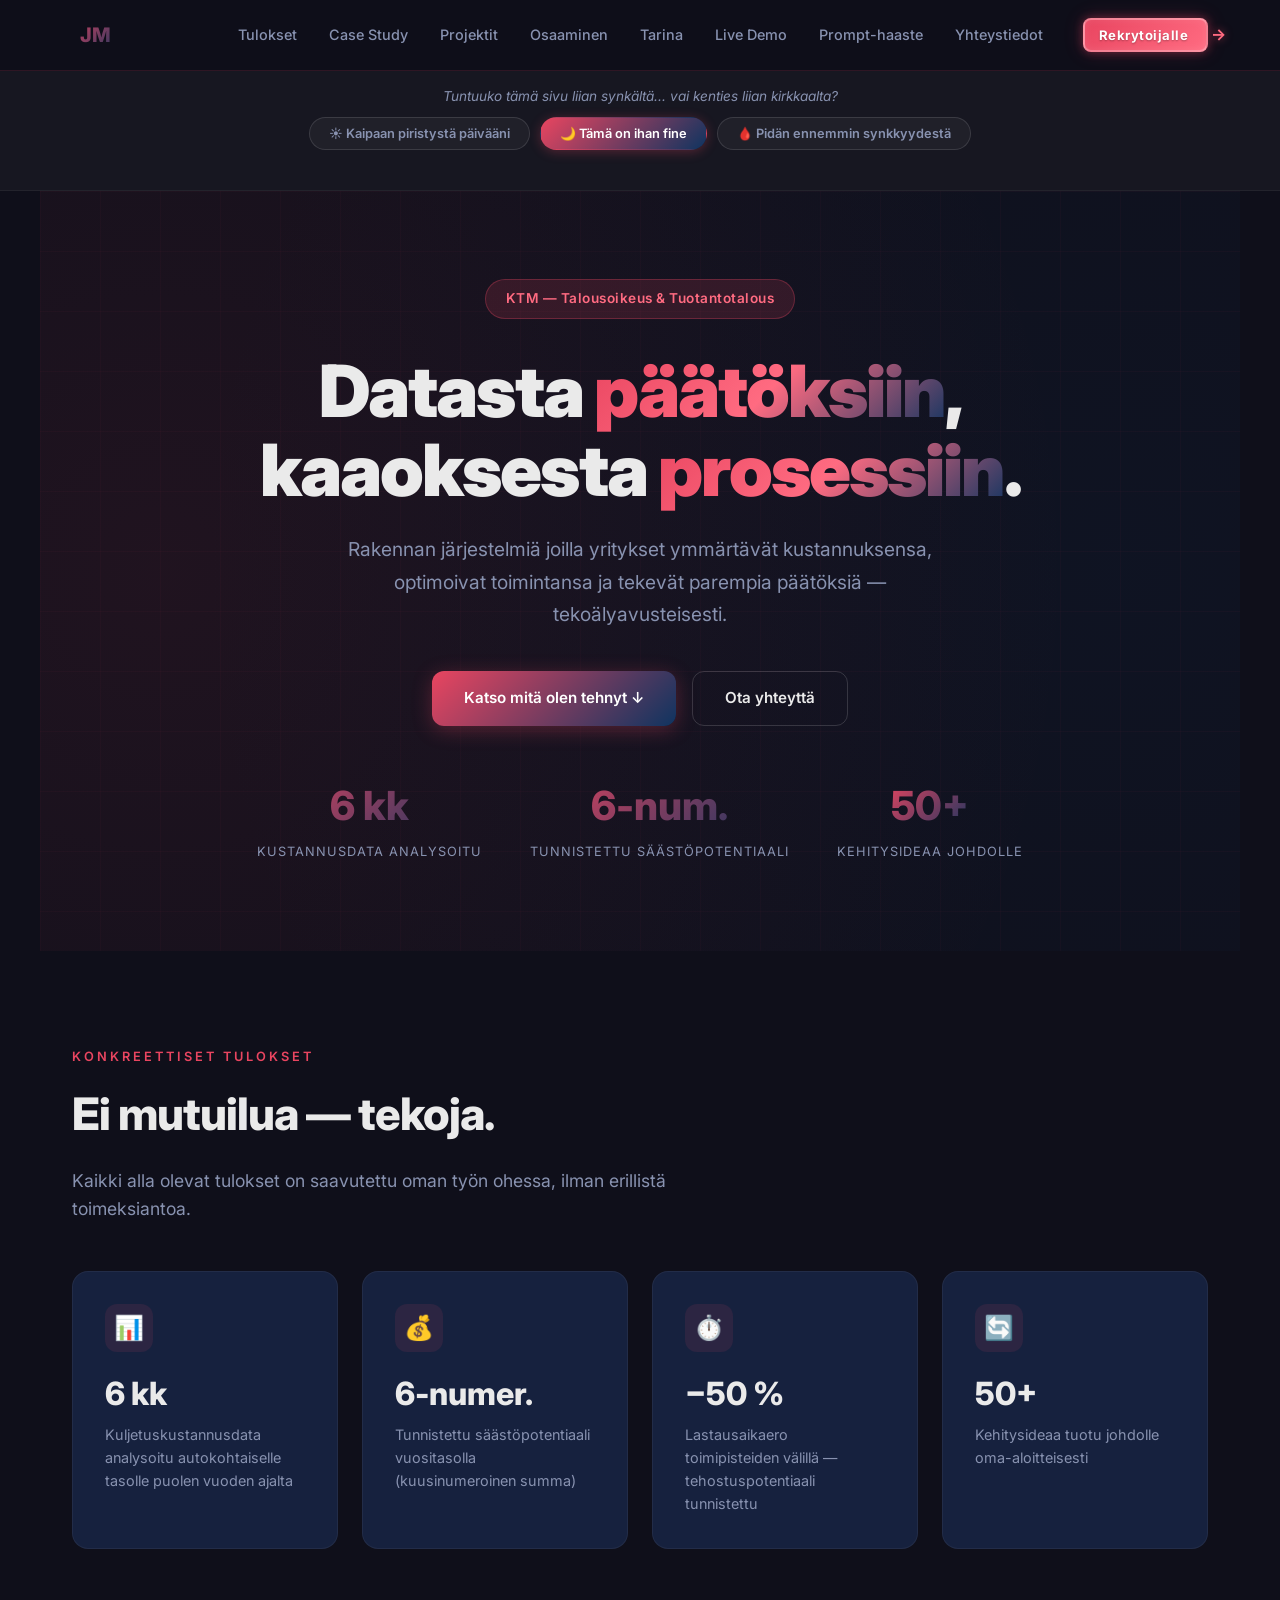
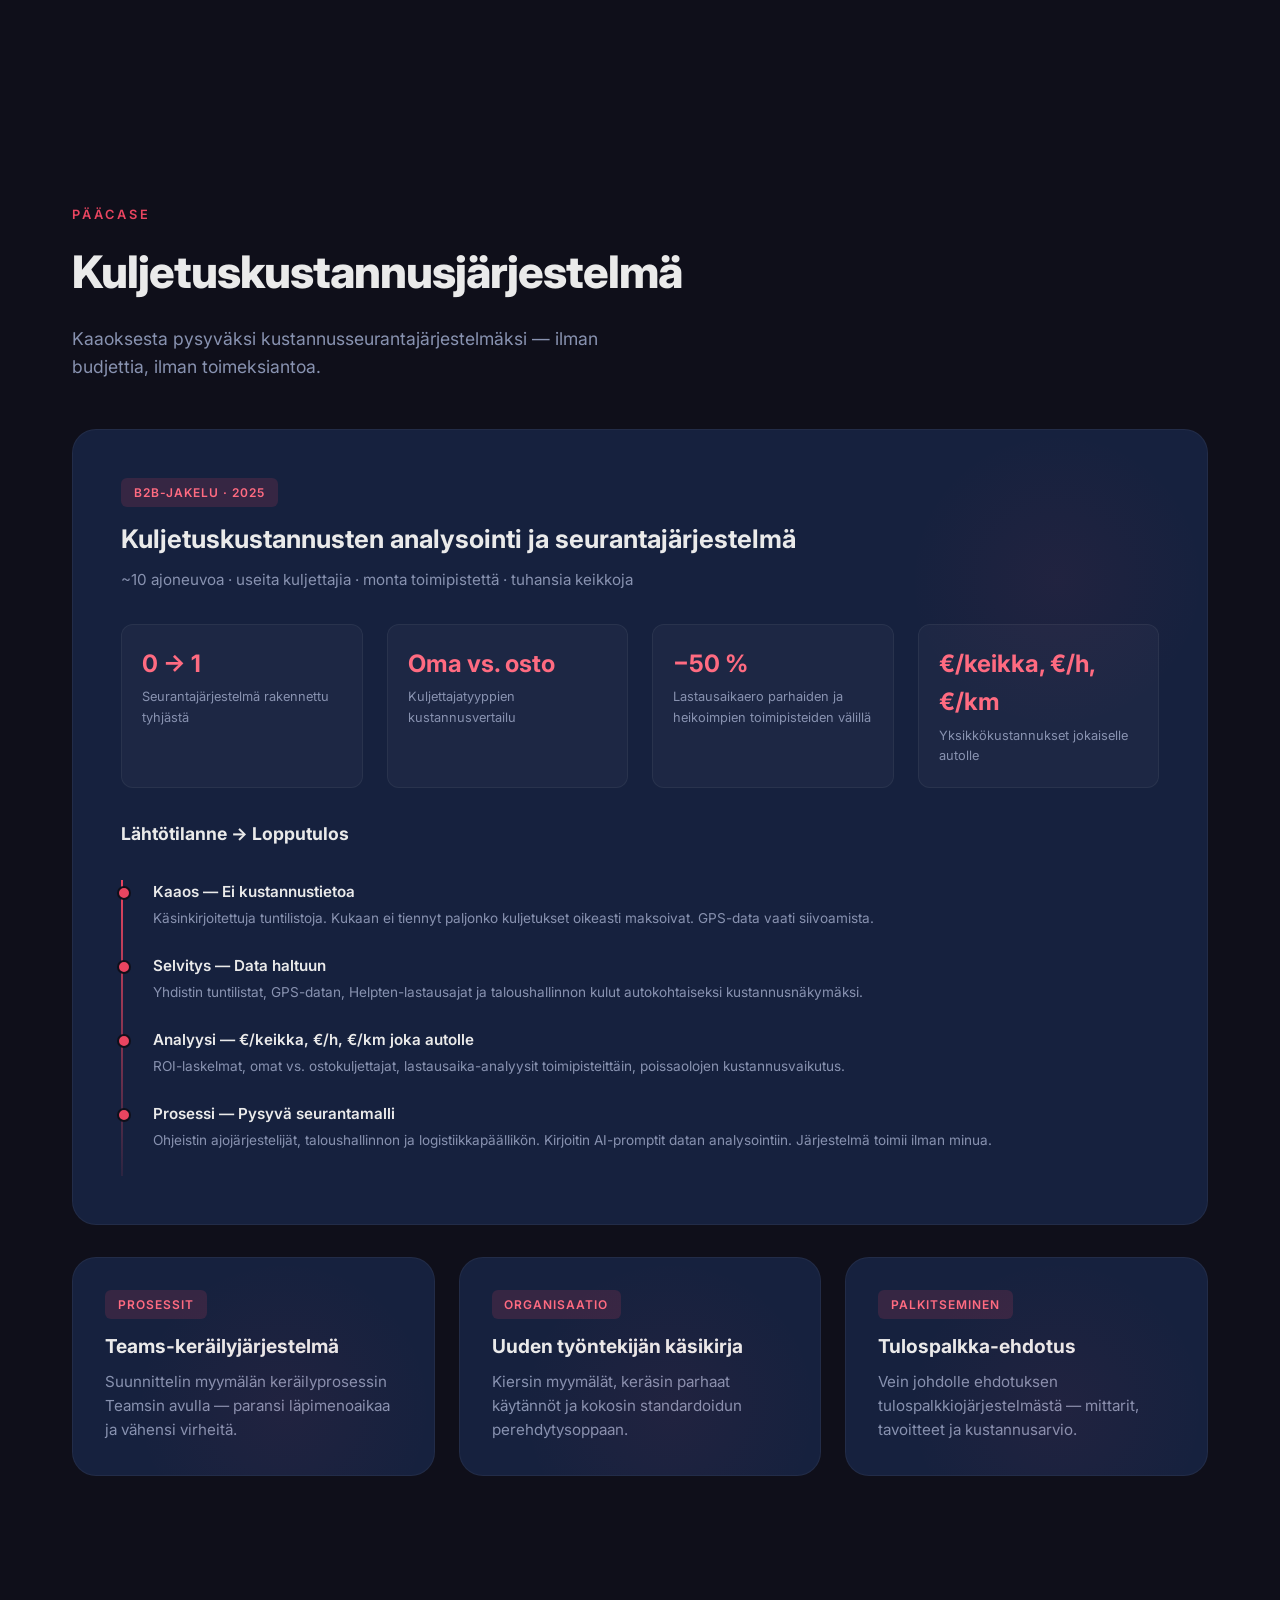
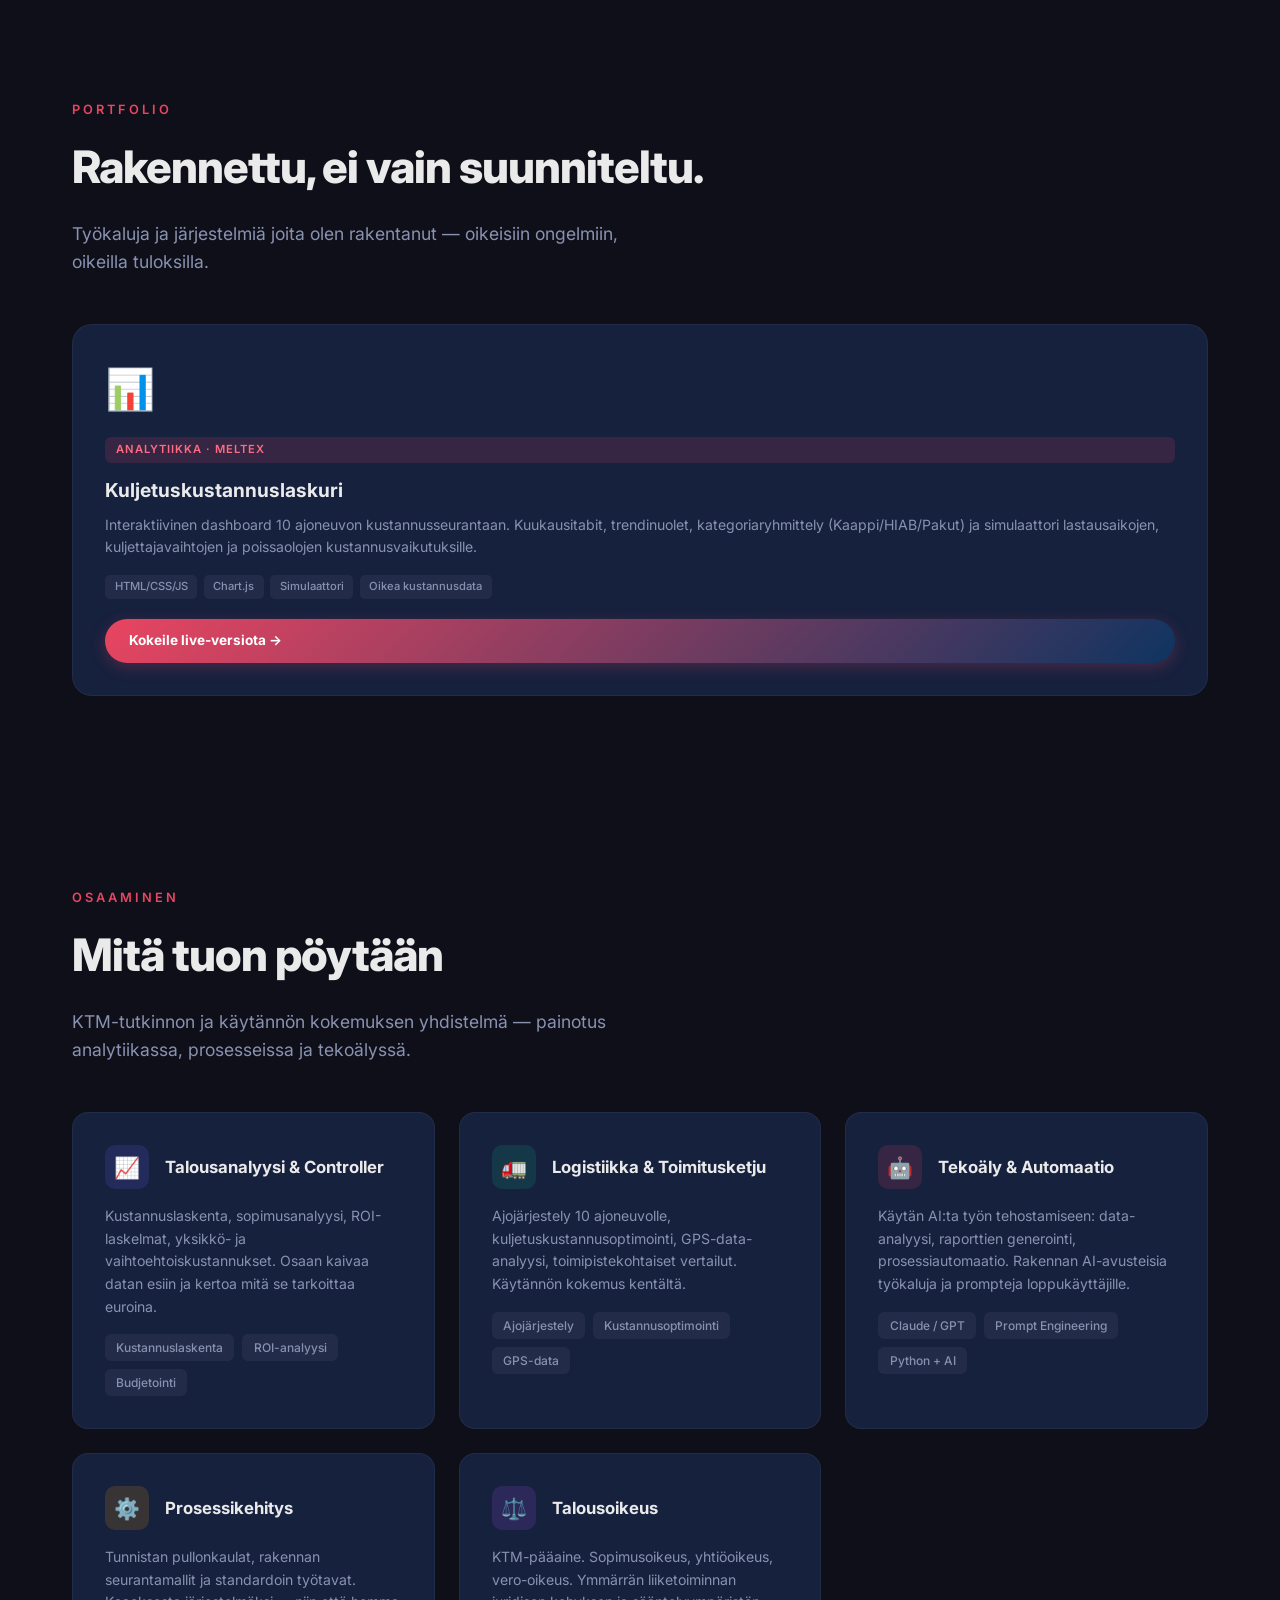
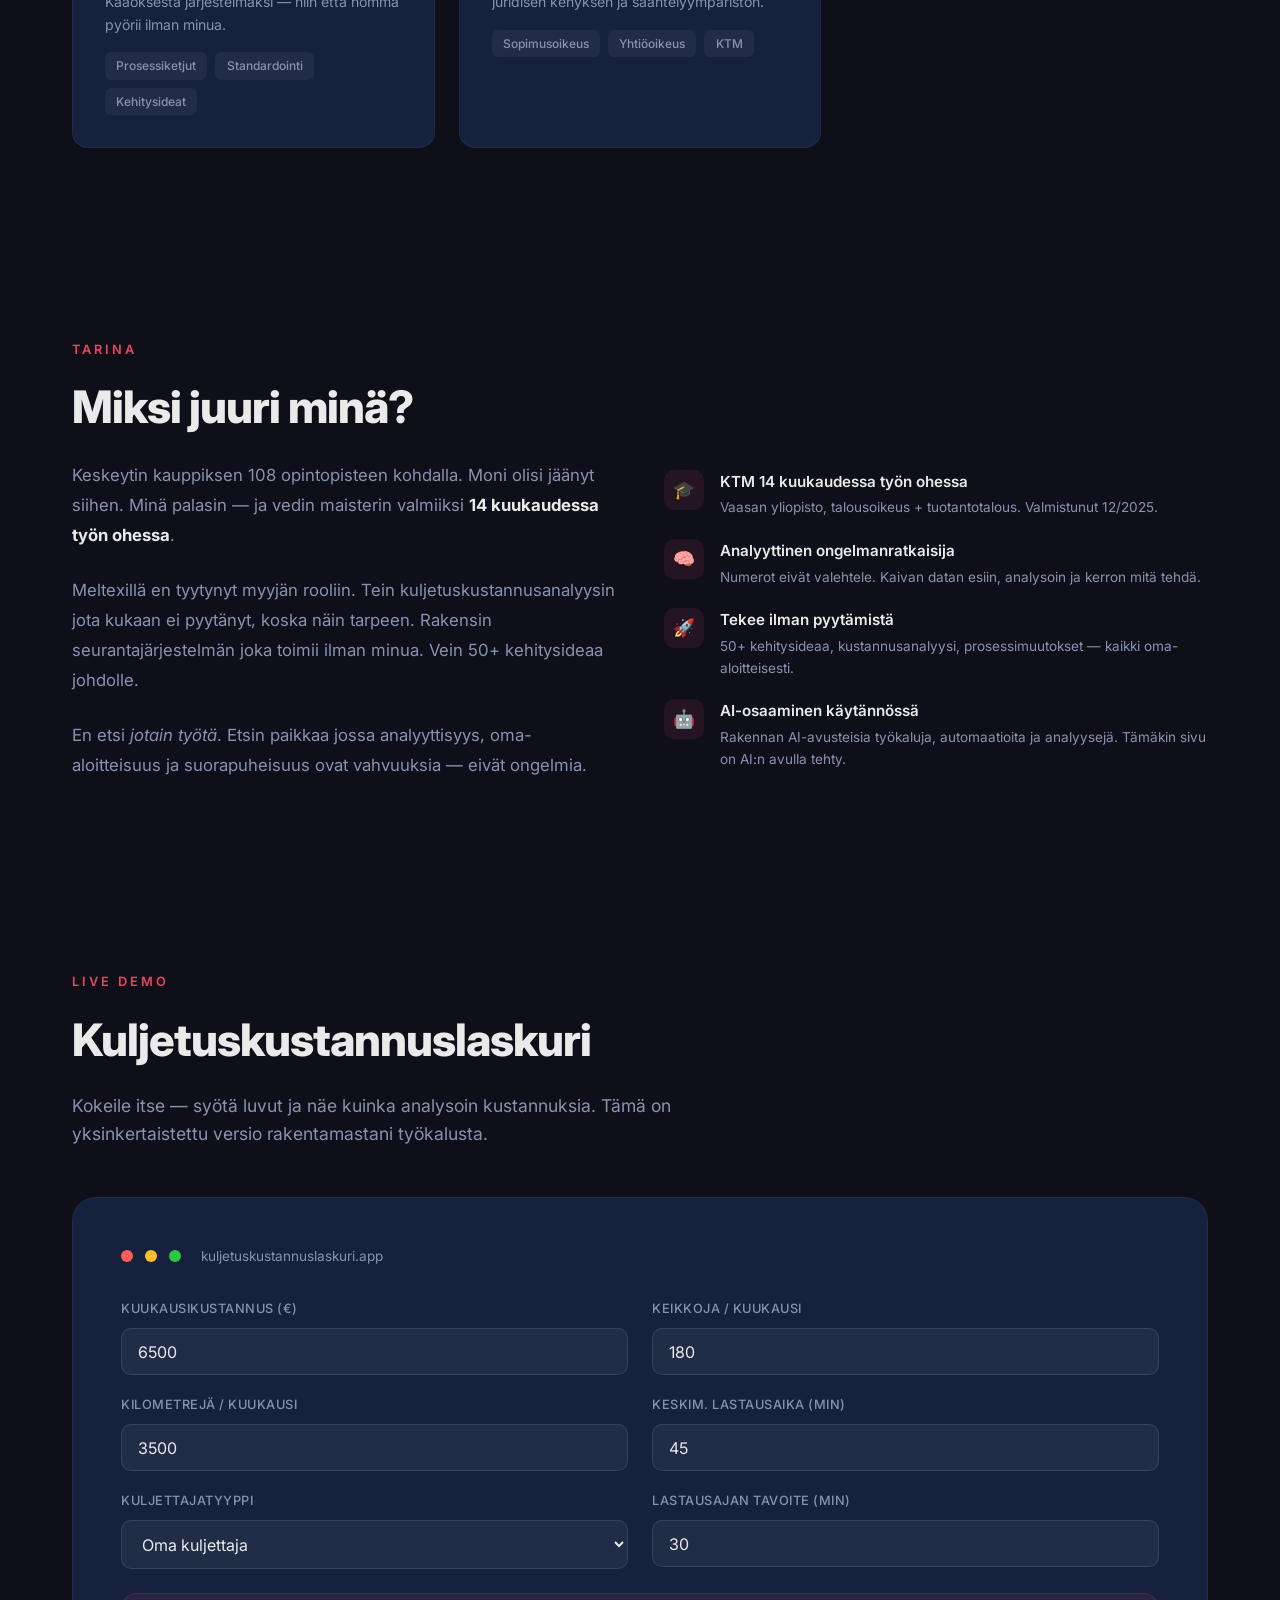
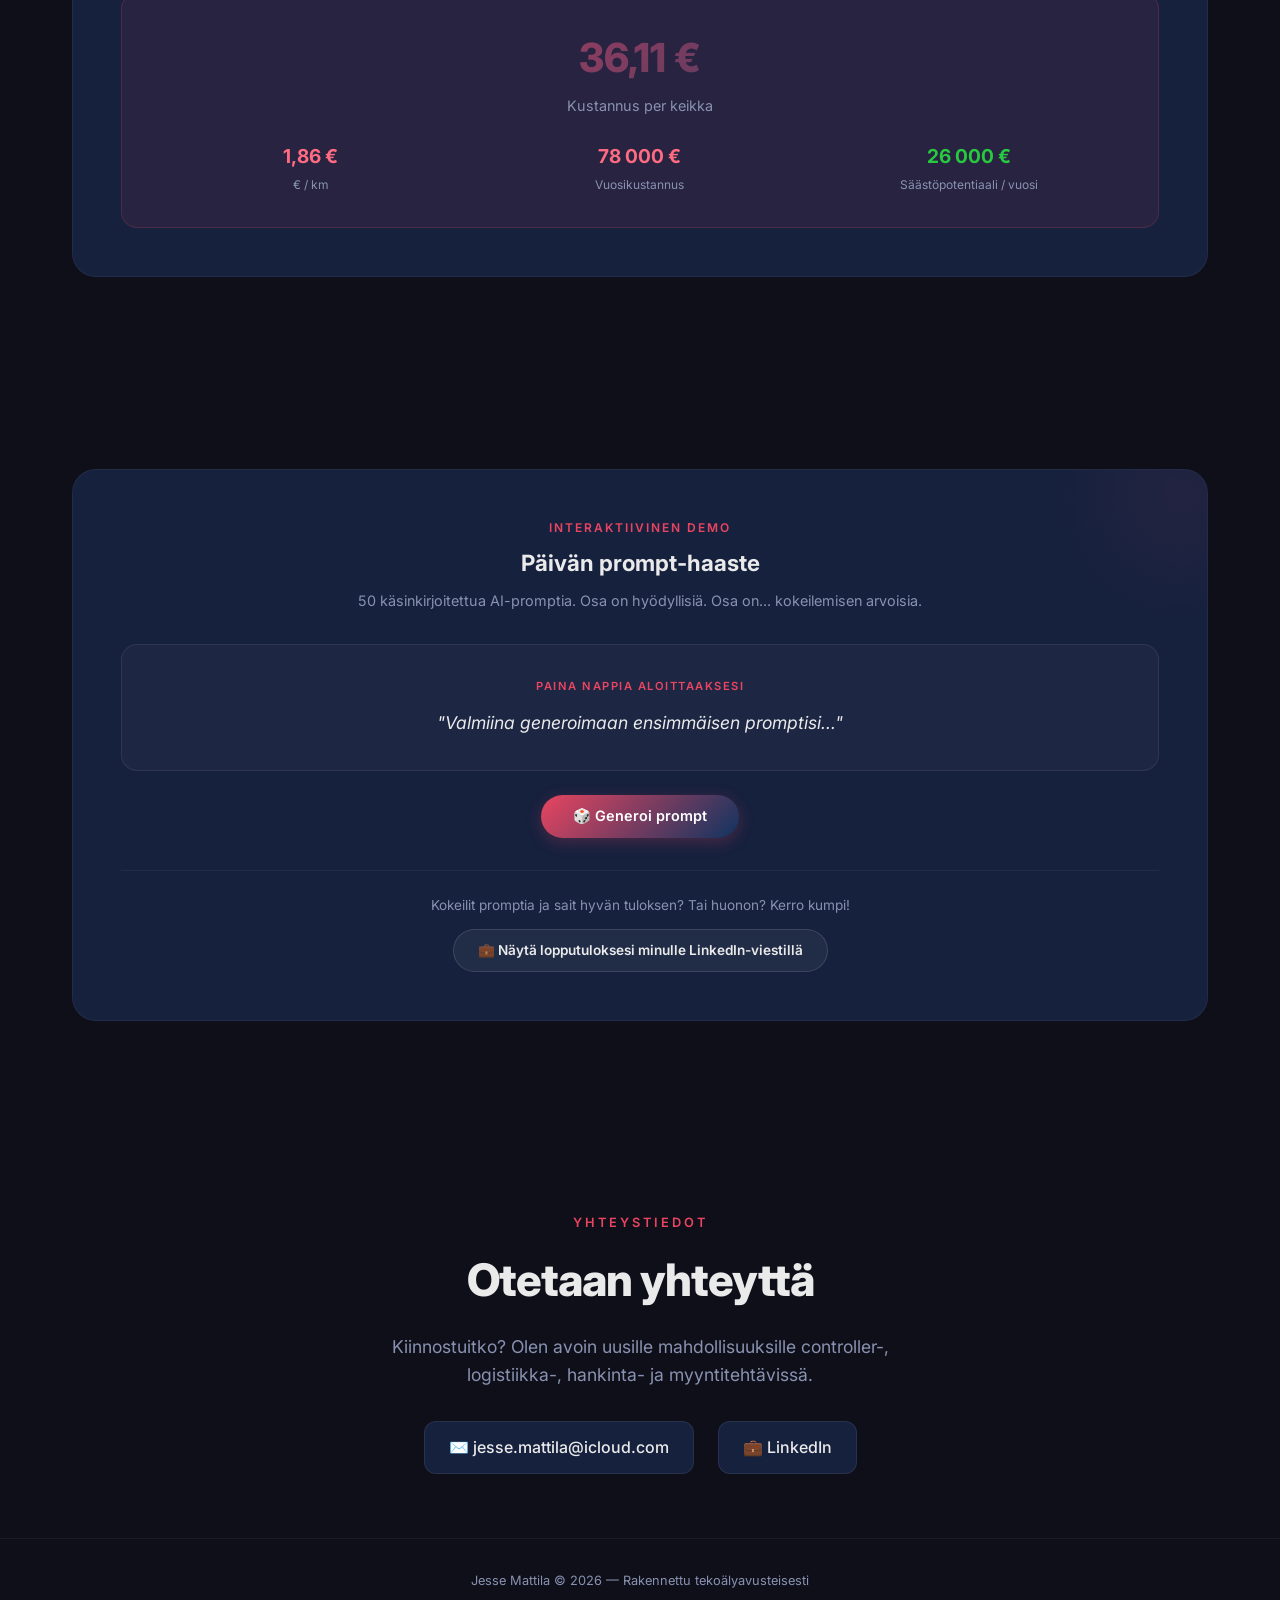
==== commit b20c75c3: "Lisää rekrytoijalle-osio: Las Vegas -kyltti + kulttuuritesti Uusi erillinen sivu (rekrytoijalle.html" ====
--- a/index.html
+++ b/index.html
@@ -317,6 +317,77 @@
         .nav-links a:hover { color: var(--text); }
         .nav-links a:hover::after { width: 100%; }
 
+        /* Las Vegas rekry-kyltti navissa */
+        .nav-rekry-li { margin-left: 0.5rem; }
+
+        .nav-rekry-link {
+            background: linear-gradient(135deg, #e94560, #ff6b81) !important;
+            color: white !important;
+            padding: 0.45rem 1.1rem 0.45rem 0.9rem !important;
+            border-radius: 8px !important;
+            font-weight: 700 !important;
+            font-size: 0.82rem !important;
+            letter-spacing: 0.5px;
+            text-decoration: none;
+            position: relative;
+            animation: vegasPulse 2s ease-in-out infinite alternate;
+            border: 2px solid rgba(255, 255, 255, 0.3);
+            box-shadow: 0 0 10px rgba(233, 69, 96, 0.4), 0 0 20px rgba(233, 69, 96, 0.2), inset 0 0 8px rgba(255, 255, 255, 0.1);
+            text-shadow: 0 1px 2px rgba(0, 0, 0, 0.3);
+        }
+
+        .nav-rekry-link::after { display: none !important; }
+
+        .nav-rekry-link::before {
+            content: '\2192';
+            margin-left: 0.4rem;
+            font-size: 1rem;
+            position: absolute;
+            right: -20px;
+            top: 50%;
+            transform: translateY(-50%);
+            animation: arrowBounce 1s ease-in-out infinite;
+            color: var(--accent-light);
+            text-shadow: 0 0 8px rgba(233, 69, 96, 0.6);
+        }
+
+        @keyframes vegasPulse {
+            0% { box-shadow: 0 0 8px rgba(233, 69, 96, 0.4), 0 0 16px rgba(233, 69, 96, 0.15), inset 0 0 8px rgba(255, 255, 255, 0.1); }
+            100% { box-shadow: 0 0 15px rgba(233, 69, 96, 0.7), 0 0 30px rgba(233, 69, 96, 0.3), 0 0 45px rgba(233, 69, 96, 0.15), inset 0 0 12px rgba(255, 255, 255, 0.15); }
+        }
+
+        @keyframes arrowBounce {
+            0%, 100% { transform: translateY(-50%) translateX(0); }
+            50% { transform: translateY(-50%) translateX(5px); }
+        }
+
+        .nav-rekry-link:hover {
+            transform: translateY(-1px) scale(1.05);
+            box-shadow: 0 0 20px rgba(233, 69, 96, 0.8), 0 0 40px rgba(233, 69, 96, 0.4), 0 0 60px rgba(233, 69, 96, 0.2), inset 0 0 15px rgba(255, 255, 255, 0.2) !important;
+        }
+
+        [data-theme="bright"] .nav-rekry-link {
+            background: linear-gradient(135deg, #ff6b2b, #ff9a44) !important;
+            box-shadow: 0 0 10px rgba(255, 107, 43, 0.4), 0 0 20px rgba(255, 107, 43, 0.2), inset 0 0 8px rgba(255, 255, 255, 0.1);
+            animation: vegasPulseBright 2s ease-in-out infinite alternate;
+        }
+
+        @keyframes vegasPulseBright {
+            0% { box-shadow: 0 0 8px rgba(255, 107, 43, 0.4), 0 0 16px rgba(255, 107, 43, 0.15), inset 0 0 8px rgba(255, 255, 255, 0.1); }
+            100% { box-shadow: 0 0 15px rgba(255, 107, 43, 0.7), 0 0 30px rgba(255, 107, 43, 0.3), 0 0 45px rgba(255, 107, 43, 0.15), inset 0 0 12px rgba(255, 255, 255, 0.15); }
+        }
+
+        [data-theme="doom"] .nav-rekry-link {
+            background: linear-gradient(135deg, #cc0000, #ff1a1a) !important;
+            box-shadow: 0 0 10px rgba(204, 0, 0, 0.5), 0 0 20px rgba(204, 0, 0, 0.3), inset 0 0 8px rgba(255, 255, 255, 0.05);
+            animation: vegasPulseDoom 2s ease-in-out infinite alternate;
+        }
+
+        @keyframes vegasPulseDoom {
+            0% { box-shadow: 0 0 8px rgba(204, 0, 0, 0.5), 0 0 16px rgba(204, 0, 0, 0.2), inset 0 0 8px rgba(255, 255, 255, 0.05); }
+            100% { box-shadow: 0 0 15px rgba(255, 26, 26, 0.8), 0 0 30px rgba(204, 0, 0, 0.4), 0 0 50px rgba(204, 0, 0, 0.2), inset 0 0 12px rgba(255, 255, 255, 0.1); }
+        }
+
         .hamburger {
             display: none;
             flex-direction: column;
@@ -1345,6 +1416,7 @@
             <li><a href="#demo">Live Demo</a></li>
             <li><a href="#promptgen">Prompt-haaste</a></li>
             <li><a href="#yhteystiedot">Yhteystiedot</a></li>
+            <li class="nav-rekry-li"><a href="rekrytoijalle.html" class="nav-rekry-link">Rekrytoijalle</a></li>
         </ul>
     </div>
 </nav>
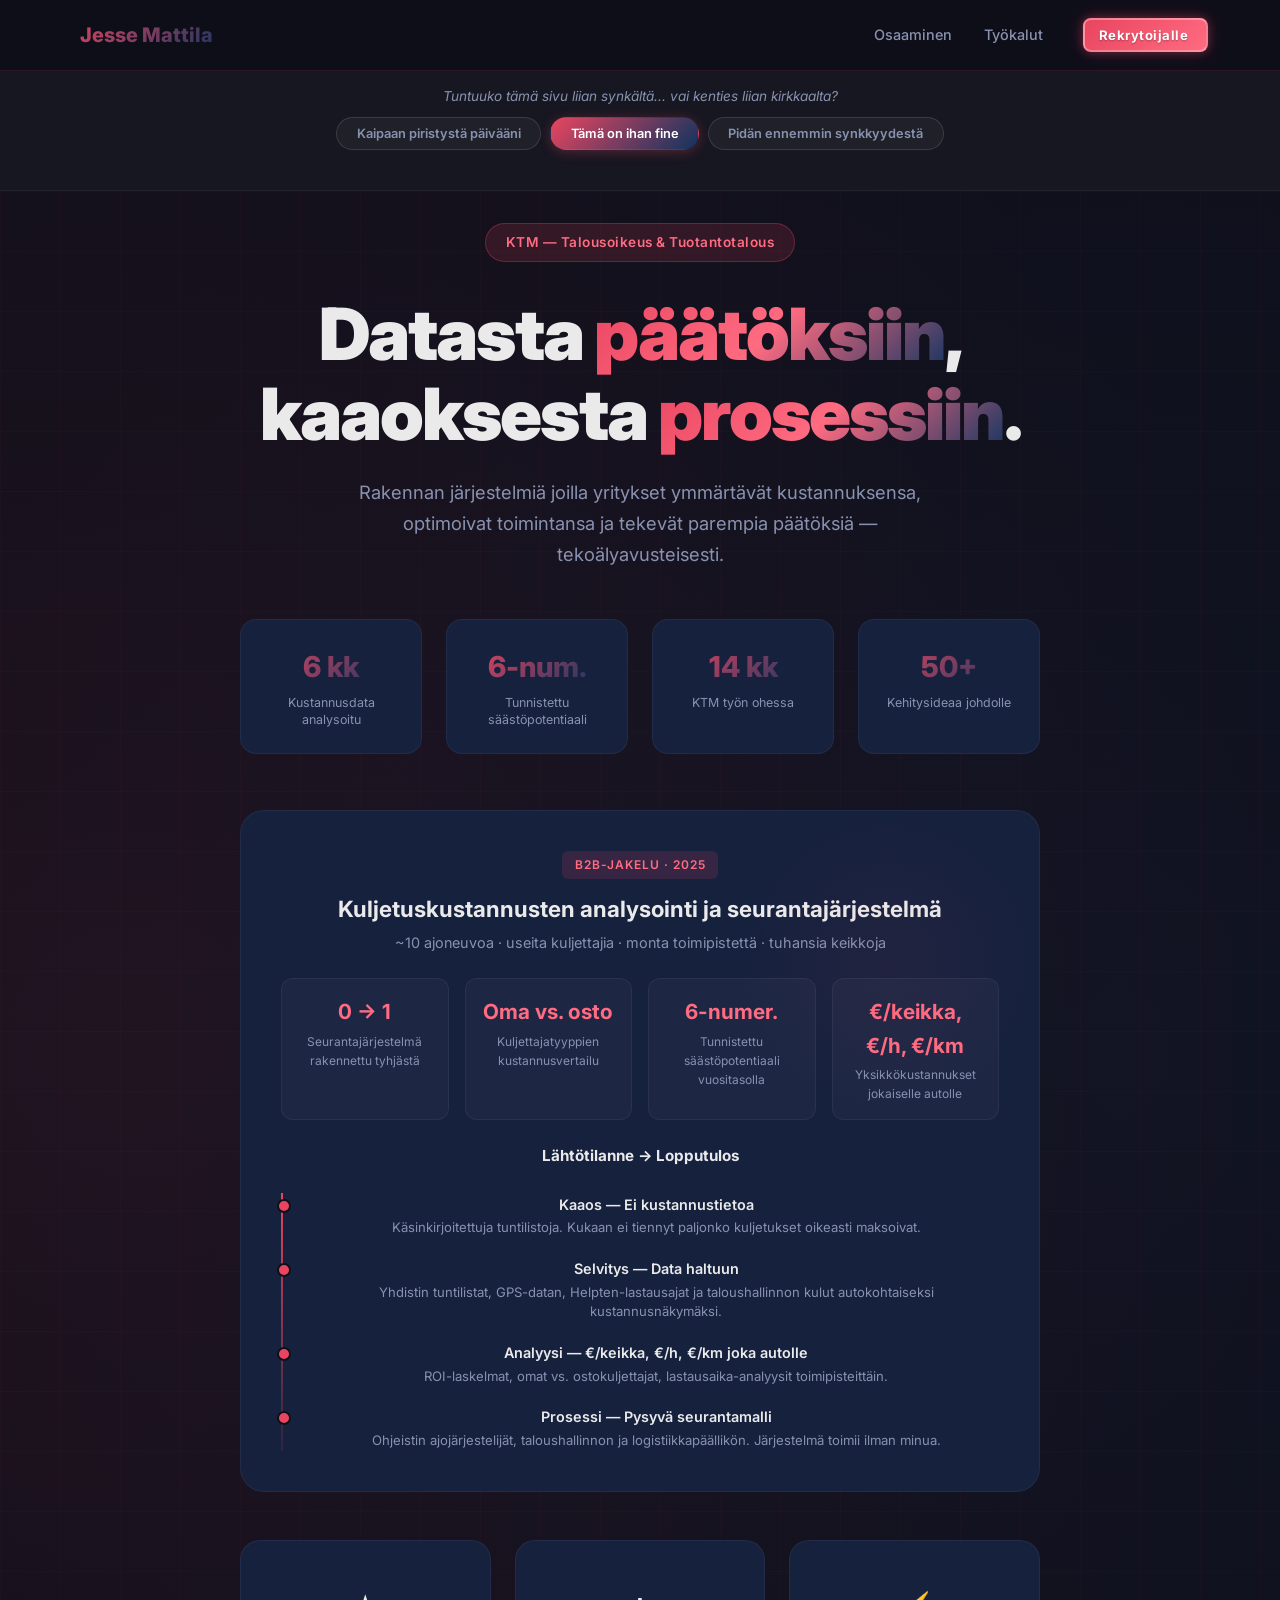
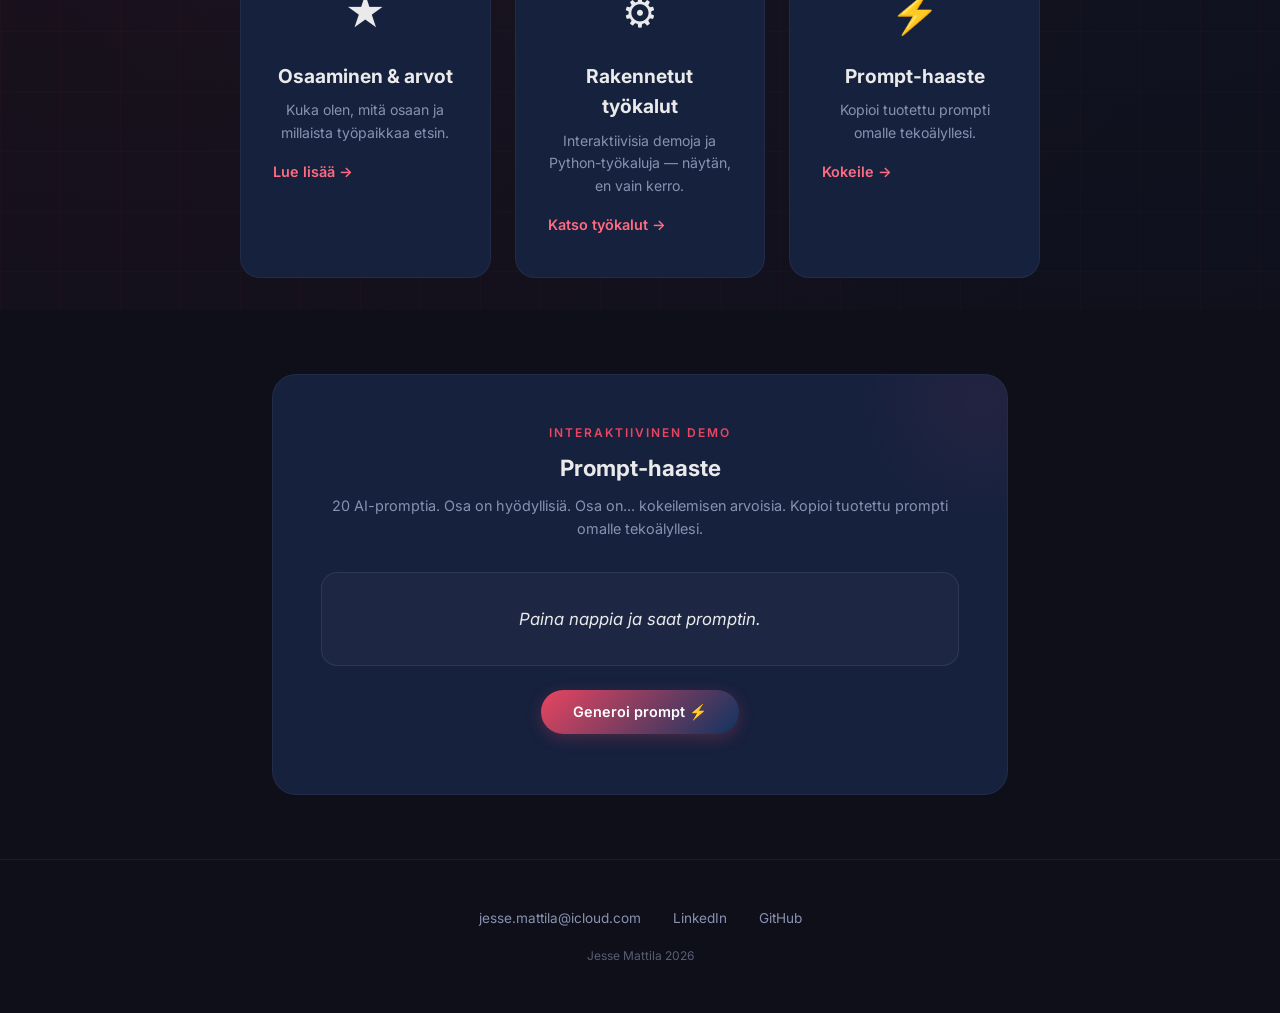
==== commit c3b3ba5b: "Uusi 3-sivuinen portfolio: etusivu, osaaminen, työkalut Korvaa vanha yksisivuinen index.html uudella" ====
--- a/index.html
+++ b/index.html
@@ -20,7 +20,6 @@
             --gradient-accent: linear-gradient(135deg, #e94560 0%, #ff6b81 50%, #0f3460 100%);
         }
 
-        /* ===== BRIGHT THEME ===== */
         [data-theme="bright"] {
             --primary: #f0f4ff;
             --accent: #ff6b2b;
@@ -33,61 +32,19 @@
             --gradient: linear-gradient(135deg, #ff6b2b, #ffc107);
             --gradient-accent: linear-gradient(135deg, #ff6b2b 0%, #ff9a44 50%, #ffc107 100%);
         }
-
-        [data-theme="bright"] nav {
-            background: rgba(254, 254, 254, 0.85);
-            border-bottom: 1px solid rgba(255, 107, 43, 0.15);
-        }
-
-        [data-theme="bright"] nav.scrolled {
-            background: rgba(254, 254, 254, 0.95);
-        }
-
-        [data-theme="bright"] .nav-links.open {
-            background: rgba(254, 254, 254, 0.98);
-            border-bottom: 1px solid rgba(255, 107, 43, 0.15);
-        }
-
-        [data-theme="bright"] .hamburger span {
-            background: var(--text);
-        }
-
-        [data-theme="bright"] .hero::before {
-            background: radial-gradient(circle at 30% 50%, rgba(255, 107, 43, 0.08) 0%, transparent 50%),
-                        radial-gradient(circle at 70% 50%, rgba(255, 193, 7, 0.12) 0%, transparent 50%);
-        }
-
-        [data-theme="bright"] .hero-grid {
-            background-image:
-                linear-gradient(rgba(255, 107, 43, 0.05) 1px, transparent 1px),
-                linear-gradient(90deg, rgba(255, 107, 43, 0.05) 1px, transparent 1px);
-        }
-
-        [data-theme="bright"] .metric-card,
-        [data-theme="bright"] .skill-card,
-        [data-theme="bright"] .case-study,
-        [data-theme="bright"] .demo-section,
-        [data-theme="bright"] .contact-link {
-            border-color: rgba(0, 0, 0, 0.08);
-            box-shadow: 0 2px 12px rgba(0, 0, 0, 0.04);
-        }
-
-        [data-theme="bright"] .calc-group input,
-        [data-theme="bright"] .calc-group select {
-            background: rgba(0, 0, 0, 0.03);
-            border-color: rgba(0, 0, 0, 0.12);
-            color: var(--text);
-        }
-
-        [data-theme="bright"] .calc-group select option {
-            background: #fff;
-        }
-
-        [data-theme="bright"] footer {
-            border-top-color: rgba(0, 0, 0, 0.08);
-        }
-
-        /* ===== DOOM THEME ===== */
+        [data-theme="bright"] nav { background: rgba(254,254,254,0.85); border-bottom: 1px solid rgba(255,107,43,0.15); }
+        [data-theme="bright"] nav.scrolled { background: rgba(254,254,254,0.95); }
+        [data-theme="bright"] .hamburger span { background: var(--text); }
+        [data-theme="bright"] .hero::before { background: radial-gradient(circle at 30% 50%, rgba(255,107,43,0.08) 0%, transparent 50%), radial-gradient(circle at 70% 50%, rgba(255,193,7,0.12) 0%, transparent 50%); }
+        [data-theme="bright"] .hero-grid { background-image: linear-gradient(rgba(255,107,43,0.05) 1px, transparent 1px), linear-gradient(90deg, rgba(255,107,43,0.05) 1px, transparent 1px); }
+        [data-theme="bright"] .metric-card { border-color: rgba(0,0,0,0.08); box-shadow: 0 2px 12px rgba(0,0,0,0.04); }
+        [data-theme="bright"] footer { border-top-color: rgba(0,0,0,0.08); }
+        [data-theme="bright"] .theme-bar { background: rgba(0,0,0,0.02); border-bottom: 1px solid rgba(0,0,0,0.06); }
+        [data-theme="bright"] .theme-btn { border-color: rgba(0,0,0,0.12); background: rgba(0,0,0,0.03); }
+        [data-theme="bright"] .theme-btn.active { box-shadow: 0 2px 12px rgba(255,107,43,0.3); }
+        [data-theme="bright"] .nav-rekry-link { background: linear-gradient(135deg, #ff6b2b, #ff9a44) !important; box-shadow: 0 0 10px rgba(255,107,43,0.4), 0 0 20px rgba(255,107,43,0.2); animation: vegasPulseBright 2s ease-in-out infinite alternate; }
+        @keyframes vegasPulseBright { 0% { box-shadow: 0 0 8px rgba(255,107,43,0.4), 0 0 16px rgba(255,107,43,0.15); } 100% { box-shadow: 0 0 15px rgba(255,107,43,0.7), 0 0 30px rgba(255,107,43,0.3), 0 0 45px rgba(255,107,43,0.15); } }
+
         [data-theme="doom"] {
             --primary: #0a0a0a;
             --accent: #cc0000;
@@ -100,1340 +57,174 @@
             --gradient: linear-gradient(135deg, #cc0000, #4a0000);
             --gradient-accent: linear-gradient(135deg, #cc0000 0%, #ff1a1a 50%, #4a0000 100%);
         }
-
-        [data-theme="doom"] .hero::before {
-            background: radial-gradient(circle at 30% 50%, rgba(204, 0, 0, 0.12) 0%, transparent 50%),
-                        radial-gradient(circle at 70% 50%, rgba(74, 0, 0, 0.15) 0%, transparent 50%);
-        }
-
-        [data-theme="doom"] .hero-grid {
-            background-image:
-                linear-gradient(rgba(204, 0, 0, 0.04) 1px, transparent 1px),
-                linear-gradient(90deg, rgba(204, 0, 0, 0.04) 1px, transparent 1px);
-        }
-
-        [data-theme="doom"] nav {
-            background: rgba(5, 5, 5, 0.9);
-            border-bottom: 1px solid rgba(204, 0, 0, 0.2);
-        }
-
-        [data-theme="doom"] .nav-links.open {
-            background: rgba(5, 5, 5, 0.98);
-            border-bottom: 1px solid rgba(204, 0, 0, 0.2);
-        }
-
-        [data-theme="doom"] .metric-card,
-        [data-theme="doom"] .skill-card,
-        [data-theme="doom"] .case-study,
-        [data-theme="doom"] .demo-section {
-            border-color: rgba(204, 0, 0, 0.08);
-        }
-
-        [data-theme="doom"] .metric-card:hover,
-        [data-theme="doom"] .skill-card:hover {
-            border-color: rgba(204, 0, 0, 0.3);
-            box-shadow: 0 20px 40px rgba(204, 0, 0, 0.08);
-        }
-
-        [data-theme="doom"] .calc-group select option {
-            background: #0d0d0d;
-        }
+        [data-theme="doom"] .hero::before { background: radial-gradient(circle at 30% 50%, rgba(204,0,0,0.12) 0%, transparent 50%), radial-gradient(circle at 70% 50%, rgba(74,0,0,0.15) 0%, transparent 50%); }
+        [data-theme="doom"] .hero-grid { background-image: linear-gradient(rgba(204,0,0,0.04) 1px, transparent 1px), linear-gradient(90deg, rgba(204,0,0,0.04) 1px, transparent 1px); }
+        [data-theme="doom"] nav { background: rgba(5,5,5,0.9); border-bottom: 1px solid rgba(204,0,0,0.2); }
+        [data-theme="doom"] .metric-card { border-color: rgba(204,0,0,0.08); }
+        [data-theme="doom"] .metric-card:hover { border-color: rgba(204,0,0,0.3); box-shadow: 0 20px 40px rgba(204,0,0,0.08); }
+        [data-theme="doom"] .theme-bar { background: rgba(204,0,0,0.03); border-bottom: 1px solid rgba(204,0,0,0.1); }
+        [data-theme="doom"] .theme-btn.active { box-shadow: 0 2px 12px rgba(204,0,0,0.4); }
+        [data-theme="doom"] .nav-rekry-link { background: linear-gradient(135deg, #cc0000, #ff1a1a) !important; box-shadow: 0 0 10px rgba(204,0,0,0.5), 0 0 20px rgba(204,0,0,0.3); animation: vegasPulseDoom 2s ease-in-out infinite alternate; }
+        @keyframes vegasPulseDoom { 0% { box-shadow: 0 0 8px rgba(204,0,0,0.5), 0 0 16px rgba(204,0,0,0.2); } 100% { box-shadow: 0 0 15px rgba(255,26,26,0.8), 0 0 30px rgba(204,0,0,0.4), 0 0 50px rgba(204,0,0,0.2); } }
 
         /* ===== THEME SWITCHER ===== */
-        .theme-bar {
-            position: relative;
-            z-index: 999;
-            margin-top: 70px;
-            text-align: center;
-            padding: 1rem 1.5rem;
-            background: rgba(255, 255, 255, 0.03);
-            border-bottom: 1px solid rgba(255, 255, 255, 0.05);
-        }
-
-        [data-theme="bright"] .theme-bar {
-            background: rgba(0, 0, 0, 0.02);
-            border-bottom: 1px solid rgba(0, 0, 0, 0.06);
-        }
-
-        [data-theme="doom"] .theme-bar {
-            background: rgba(204, 0, 0, 0.03);
-            border-bottom: 1px solid rgba(204, 0, 0, 0.1);
-        }
-
-        .theme-bar p {
-            font-size: 0.85rem;
-            color: var(--text-muted);
-            margin-bottom: 0.6rem;
-            font-style: italic;
-        }
-
-        .theme-buttons {
-            display: flex;
-            justify-content: center;
-            gap: 0.6rem;
-            flex-wrap: wrap;
-        }
-
-        .theme-btn {
-            padding: 0.5rem 1.2rem;
-            border-radius: 50px;
-            border: 1px solid rgba(255, 255, 255, 0.12);
-            background: rgba(255, 255, 255, 0.04);
-            color: var(--text-muted);
-            font-size: 0.8rem;
-            font-weight: 600;
-            font-family: inherit;
-            cursor: pointer;
-            transition: all 0.3s ease;
-            white-space: nowrap;
-        }
-
-        [data-theme="bright"] .theme-btn {
-            border-color: rgba(0, 0, 0, 0.12);
-            background: rgba(0, 0, 0, 0.03);
-        }
-
-        .theme-btn:hover {
-            transform: translateY(-1px);
-            border-color: var(--accent);
-            color: var(--text);
-        }
-
-        .theme-btn.active {
-            background: var(--gradient);
-            color: white;
-            border-color: transparent;
-            box-shadow: 0 2px 12px rgba(233, 69, 96, 0.3);
-        }
-
-        [data-theme="bright"] .theme-btn.active {
-            box-shadow: 0 2px 12px rgba(255, 107, 43, 0.3);
-        }
-
-        [data-theme="doom"] .theme-btn.active {
-            box-shadow: 0 2px 12px rgba(204, 0, 0, 0.4);
-        }
-
-        .theme-feedback {
-            font-size: 0.8rem;
-            color: var(--accent-light);
-            margin-top: 0.5rem;
-            min-height: 1.2em;
-            transition: opacity 0.3s;
-        }
+        .theme-bar { position: relative; z-index: 999; margin-top: 70px; text-align: center; padding: 1rem 1.5rem; background: rgba(255,255,255,0.03); border-bottom: 1px solid rgba(255,255,255,0.05); }
+        .theme-bar p { font-size: 0.85rem; color: var(--text-muted); margin-bottom: 0.6rem; font-style: italic; }
+        .theme-buttons { display: flex; justify-content: center; gap: 0.6rem; flex-wrap: wrap; }
+        .theme-btn { padding: 0.5rem 1.2rem; border-radius: 50px; border: 1px solid rgba(255,255,255,0.12); background: rgba(255,255,255,0.04); color: var(--text-muted); font-size: 0.8rem; font-weight: 600; font-family: inherit; cursor: pointer; transition: all 0.3s ease; white-space: nowrap; }
+        .theme-btn:hover { transform: translateY(-1px); border-color: var(--accent); color: var(--text); }
+        .theme-btn.active { background: var(--gradient); color: white; border-color: transparent; box-shadow: 0 2px 12px rgba(233,69,96,0.3); }
+        .theme-feedback { font-size: 0.8rem; color: var(--accent-light); margin-top: 0.5rem; min-height: 1.2em; transition: opacity 0.3s; }
 
         * { margin: 0; padding: 0; box-sizing: border-box; }
-
-        html {
-            scroll-behavior: smooth;
-            scroll-padding-top: 80px;
-        }
-
-        body {
-            font-family: 'Inter', -apple-system, sans-serif;
-            background: var(--bg);
-            color: var(--text);
-            line-height: 1.6;
-            overflow-x: hidden;
-        }
-
-        /* ===== NAVIGATION ===== */
-        nav {
-            position: fixed;
-            top: 0;
-            width: 100%;
-            z-index: 1000;
-            background: rgba(15, 15, 26, 0.85);
-            backdrop-filter: blur(20px);
-            border-bottom: 1px solid rgba(233, 69, 96, 0.15);
-            transition: all 0.3s ease;
-        }
-
-        nav.scrolled {
-            background: rgba(15, 15, 26, 0.95);
-            box-shadow: 0 4px 30px rgba(0, 0, 0, 0.3);
-        }
-
-        .nav-inner {
-            max-width: 1200px;
-            margin: 0 auto;
-            padding: 0 2rem;
-            display: flex;
-            justify-content: space-between;
-            align-items: center;
-            height: 70px;
-        }
-
-        .nav-left {
-            display: flex;
-            align-items: center;
-            gap: 0.75rem;
-        }
-
-        .nav-logo {
-            font-weight: 800;
-            font-size: 1.25rem;
-            background: var(--gradient);
-            -webkit-background-clip: text;
-            -webkit-text-fill-color: transparent;
-            background-clip: text;
-            color: transparent;
-            letter-spacing: -0.5px;
-            text-decoration: none;
-            display: inline-block;
-            padding: 0.5rem;
-            -webkit-tap-highlight-color: transparent;
-            cursor: pointer;
-            position: relative;
-            z-index: 10;
-        }
-
-        .nav-links {
-            display: flex;
-            gap: 2rem;
-            list-style: none;
-        }
-
-        .nav-links a {
-            color: var(--text-muted);
-            text-decoration: none;
-            font-size: 0.9rem;
-            font-weight: 500;
-            transition: color 0.3s;
-            position: relative;
-        }
-
-        .nav-links a::after {
-            content: '';
-            position: absolute;
-            bottom: -4px;
-            left: 0;
-            width: 0;
-            height: 2px;
-            background: var(--accent);
-            transition: width 0.3s;
-        }
-
+        html { scroll-behavior: smooth; }
+        body { font-family: 'Inter', -apple-system, sans-serif; background: var(--bg); color: var(--text); line-height: 1.6; overflow-x: hidden; }
+
+        /* ===== NAV ===== */
+        nav { position: fixed; top: 0; width: 100%; z-index: 1000; background: rgba(15,15,26,0.85); backdrop-filter: blur(20px); border-bottom: 1px solid rgba(233,69,96,0.15); transition: all 0.3s ease; }
+        nav.scrolled { background: rgba(15,15,26,0.95); box-shadow: 0 4px 30px rgba(0,0,0,0.3); }
+        .nav-inner { max-width: 1200px; margin: 0 auto; padding: 0 2rem; display: flex; justify-content: space-between; align-items: center; height: 70px; }
+        .nav-left { display: flex; align-items: center; gap: 0.75rem; }
+        .nav-logo { font-weight: 800; font-size: 1.25rem; background: var(--gradient); -webkit-background-clip: text; -webkit-text-fill-color: transparent; background-clip: text; text-decoration: none; padding: 0.5rem; cursor: pointer; }
+        .nav-links { display: flex; gap: 2rem; list-style: none; align-items: center; }
+        .nav-links a { color: var(--text-muted); text-decoration: none; font-size: 0.9rem; font-weight: 500; transition: color 0.3s; position: relative; }
+        .nav-links a::after { content: ''; position: absolute; bottom: -4px; left: 0; width: 0; height: 2px; background: var(--accent); transition: width 0.3s; }
         .nav-links a:hover { color: var(--text); }
         .nav-links a:hover::after { width: 100%; }
-
-        /* Las Vegas rekry-kyltti navissa */
+        .nav-links a.active { color: var(--text); }
+        .nav-links a.active::after { width: 100%; }
+
         .nav-rekry-li { margin-left: 0.5rem; }
-
-        .nav-rekry-link {
-            background: linear-gradient(135deg, #e94560, #ff6b81) !important;
-            color: white !important;
-            padding: 0.45rem 1.1rem 0.45rem 0.9rem !important;
-            border-radius: 8px !important;
-            font-weight: 700 !important;
-            font-size: 0.82rem !important;
-            letter-spacing: 0.5px;
-            text-decoration: none;
-            position: relative;
-            animation: vegasPulse 2s ease-in-out infinite alternate;
-            border: 2px solid rgba(255, 255, 255, 0.3);
-            box-shadow: 0 0 10px rgba(233, 69, 96, 0.4), 0 0 20px rgba(233, 69, 96, 0.2), inset 0 0 8px rgba(255, 255, 255, 0.1);
-            text-shadow: 0 1px 2px rgba(0, 0, 0, 0.3);
+        .nav-rekry-link { background: linear-gradient(135deg, #e94560, #ff6b81) !important; color: white !important; padding: 0.45rem 1.1rem 0.45rem 0.9rem !important; border-radius: 8px !important; font-weight: 700 !important; font-size: 0.82rem !important; letter-spacing: 0.5px; text-decoration: none; animation: vegasPulse 2s ease-in-out infinite alternate; border: 2px solid rgba(255,255,255,0.3); box-shadow: 0 0 10px rgba(233,69,96,0.4), 0 0 20px rgba(233,69,96,0.2); text-shadow: 0 1px 2px rgba(0,0,0,0.3); }
+        .nav-rekry-link::after { display: none !important; }
+        @keyframes vegasPulse { 0% { box-shadow: 0 0 8px rgba(233,69,96,0.4), 0 0 16px rgba(233,69,96,0.15); } 100% { box-shadow: 0 0 15px rgba(233,69,96,0.7), 0 0 30px rgba(233,69,96,0.3), 0 0 45px rgba(233,69,96,0.15); } }
+
+        .hamburger { display: none; flex-direction: column; gap: 5px; cursor: pointer; background: none; border: none; padding: 5px; }
+        .hamburger span { width: 25px; height: 2px; background: var(--text); transition: all 0.3s; }
+
+        /* ===== HERO ===== */
+        .hero { min-height: calc(100vh - 140px); display: flex; align-items: center; justify-content: center; position: relative; padding: 2rem; overflow: hidden; }
+        .hero::before { content: ''; position: absolute; top: -50%; left: -50%; width: 200%; height: 200%; background: radial-gradient(circle at 30% 50%, rgba(233,69,96,0.08) 0%, transparent 50%), radial-gradient(circle at 70% 50%, rgba(15,52,96,0.12) 0%, transparent 50%); animation: heroGlow 8s ease-in-out infinite alternate; }
+        @keyframes heroGlow { 0% { transform: translate(0,0) scale(1); } 100% { transform: translate(-2%,-1%) scale(1.05); } }
+        .hero-grid { position: absolute; inset: 0; background-image: linear-gradient(rgba(233,69,96,0.03) 1px, transparent 1px), linear-gradient(90deg, rgba(233,69,96,0.03) 1px, transparent 1px); background-size: 60px 60px; }
+        .hero-content { position: relative; z-index: 1; text-align: center; max-width: 800px; }
+        .hero-badge { display: inline-block; background: rgba(233,69,96,0.15); border: 1px solid rgba(233,69,96,0.3); color: var(--accent-light); padding: 0.5rem 1.25rem; border-radius: 50px; font-size: 0.85rem; font-weight: 600; margin-bottom: 2rem; letter-spacing: 0.5px; }
+        .hero h1 { font-size: clamp(2.5rem, 6vw, 4.5rem); font-weight: 900; line-height: 1.1; margin-bottom: 1.5rem; letter-spacing: -2px; }
+        .hero h1 .gradient-text { background: var(--gradient-accent); -webkit-background-clip: text; -webkit-text-fill-color: transparent; }
+        .hero-sub { font-size: 1.15rem; color: var(--text-muted); max-width: 600px; margin: 0 auto 2.5rem; line-height: 1.7; }
+
+        /* ===== METRICS ===== */
+        .metrics { display: grid; grid-template-columns: repeat(4, 1fr); gap: 1.5rem; max-width: 900px; margin: 3rem auto 0; }
+        .metric-card { background: var(--card); border: 1px solid rgba(255,255,255,0.05); border-radius: 16px; padding: 1.5rem; text-align: center; transition: all 0.3s ease; position: relative; overflow: hidden; }
+        .metric-card::before { content: ''; position: absolute; top: 0; left: 0; right: 0; height: 3px; background: var(--gradient); opacity: 0; transition: opacity 0.3s; }
+        .metric-card:hover { transform: translateY(-4px); border-color: rgba(233,69,96,0.2); box-shadow: 0 20px 40px rgba(0,0,0,0.3); }
+        .metric-card:hover::before { opacity: 1; }
+        .metric-value { font-size: 1.8rem; font-weight: 800; background: var(--gradient); -webkit-background-clip: text; -webkit-text-fill-color: transparent; margin-bottom: 0.25rem; }
+        .metric-label { color: var(--text-muted); font-size: 0.78rem; line-height: 1.4; }
+
+        /* ===== CASE STUDY ===== */
+        .case-section { max-width: 900px; margin: 3.5rem auto 0; }
+        .case-study { background: var(--card); border: 1px solid rgba(255,255,255,0.05); border-radius: 24px; padding: 2.5rem; position: relative; overflow: hidden; }
+        .case-study::after { content: ''; position: absolute; top: 0; right: 0; width: 300px; height: 300px; background: radial-gradient(circle, rgba(233,69,96,0.05) 0%, transparent 70%); pointer-events: none; }
+        [data-theme="bright"] .case-study { border-color: rgba(0,0,0,0.08); box-shadow: 0 2px 12px rgba(0,0,0,0.04); }
+        [data-theme="bright"] .case-metric { background: rgba(0,0,0,0.02); border-color: rgba(0,0,0,0.06); }
+        .case-tag { display: inline-block; background: rgba(233,69,96,0.15); color: var(--accent-light); padding: 0.3rem 0.8rem; border-radius: 6px; font-size: 0.75rem; font-weight: 600; text-transform: uppercase; letter-spacing: 1px; }
+        .case-title { font-size: 1.4rem; font-weight: 700; margin: 0.75rem 0 0.25rem; }
+        .case-subtitle { color: var(--text-muted); font-size: 0.9rem; }
+        .case-metrics { display: grid; grid-template-columns: repeat(4, 1fr); gap: 1rem; margin: 1.5rem 0; }
+        .case-metric { background: rgba(255,255,255,0.03); border-radius: 12px; padding: 1rem; border: 1px solid rgba(255,255,255,0.05); }
+        .case-metric-value { font-size: 1.3rem; font-weight: 700; color: var(--accent-light); }
+        .case-metric-label { font-size: 0.75rem; color: var(--text-muted); margin-top: 0.2rem; }
+        .timeline { position: relative; padding-left: 2rem; margin-top: 1.5rem; }
+        .timeline::before { content: ''; position: absolute; left: 0; top: 0; bottom: 0; width: 2px; background: linear-gradient(to bottom, var(--accent), rgba(233,69,96,0.1)); }
+        .timeline-item { position: relative; padding-bottom: 1.2rem; }
+        .timeline-item:last-child { padding-bottom: 0; }
+        .timeline-item::before { content: ''; position: absolute; left: -2rem; top: 6px; width: 10px; height: 10px; border-radius: 50%; background: var(--accent); border: 2px solid var(--bg); transform: translateX(-4px); }
+        [data-theme="bright"] .timeline-item::before { border-color: var(--bg); }
+        .timeline-item h4 { font-size: 0.9rem; font-weight: 600; margin-bottom: 0.15rem; }
+        .timeline-item p { font-size: 0.82rem; color: var(--text-muted); line-height: 1.5; }
+
+        /* ===== CTA CARDS ===== */
+        .cta-grid { display: grid; grid-template-columns: 1fr 1fr; gap: 1.5rem; max-width: 1000px; margin: 3rem auto 0; }
+        .cta-card { background: var(--card); border: 1px solid rgba(255,255,255,0.05); border-radius: 20px; padding: 2.5rem 2rem; text-decoration: none; color: var(--text); transition: all 0.3s ease; position: relative; overflow: hidden; }
+        .cta-card::before { content: ''; position: absolute; top: 0; left: 0; right: 0; height: 3px; background: var(--gradient); opacity: 0; transition: opacity 0.3s; }
+        .cta-card:hover { transform: translateY(-4px); border-color: rgba(233,69,96,0.2); box-shadow: 0 20px 40px rgba(0,0,0,0.3); }
+        .cta-card:hover::before { opacity: 1; }
+        .cta-card-icon { font-size: 2.5rem; margin-bottom: 1rem; }
+        .cta-card h3 { font-size: 1.2rem; font-weight: 700; margin-bottom: 0.5rem; }
+        .cta-card p { color: var(--text-muted); font-size: 0.88rem; line-height: 1.6; margin-bottom: 1rem; }
+        .cta-card .arrow { color: var(--accent-light); font-size: 0.9rem; font-weight: 600; display: flex; align-items: center; gap: 0.4rem; }
+        [data-theme="bright"] .cta-card { border-color: rgba(0,0,0,0.08); box-shadow: 0 2px 12px rgba(0,0,0,0.04); }
+        [data-theme="bright"] .cta-card:hover { box-shadow: 0 20px 40px rgba(0,0,0,0.08); }
+
+        /* ===== FOOTER ===== */
+        footer { text-align: center; padding: 3rem 2rem; border-top: 1px solid rgba(255,255,255,0.05); }
+        .footer-links { display: flex; justify-content: center; gap: 2rem; margin-bottom: 1rem; }
+        .footer-links a { color: var(--text-muted); text-decoration: none; font-size: 0.85rem; transition: color 0.3s; }
+        .footer-links a:hover { color: var(--accent-light); }
+        .footer-copy { color: var(--text-muted); font-size: 0.75rem; opacity: 0.6; }
+
+        /* ===== PROMPT GENERATOR ===== */
+        .prompt-section { padding: 4rem 2rem; max-width: 800px; margin: 0 auto; }
+        .prompt-gen { background: var(--card); border: 1px solid rgba(255,255,255,0.05); border-radius: 24px; padding: 3rem; text-align: center; position: relative; overflow: hidden; }
+        .prompt-gen::before { content: ''; position: absolute; top: -100px; right: -100px; width: 250px; height: 250px; background: radial-gradient(circle, rgba(233,69,96,0.06) 0%, transparent 70%); pointer-events: none; }
+        [data-theme="bright"] .prompt-gen { border-color: rgba(0,0,0,0.08); box-shadow: 0 2px 12px rgba(0,0,0,0.04); }
+        [data-theme="bright"] .prompt-display { background: rgba(0,0,0,0.02); border-color: rgba(0,0,0,0.08); }
+        .prompt-gen-label { font-size: 0.75rem; text-transform: uppercase; letter-spacing: 2px; color: var(--accent); font-weight: 600; margin-bottom: 0.5rem; }
+        .prompt-gen h3 { font-size: 1.4rem; font-weight: 700; margin-bottom: 0.5rem; }
+        .prompt-gen-sub { color: var(--text-muted); font-size: 0.9rem; margin-bottom: 2rem; }
+        .prompt-display { background: rgba(255,255,255,0.03); border: 1px solid rgba(255,255,255,0.08); border-radius: 16px; padding: 2rem 2.5rem; margin-bottom: 1.5rem; min-height: 80px; display: flex; align-items: center; justify-content: center; transition: all 0.3s ease; }
+        .prompt-display p { font-size: 1.05rem; font-style: italic; line-height: 1.7; color: var(--text); transition: opacity 0.3s; }
+        .prompt-display .prompt-category { display: block; font-size: 0.7rem; text-transform: uppercase; letter-spacing: 1.5px; color: var(--accent); font-style: normal; font-weight: 600; margin-bottom: 0.75rem; }
+        .prompt-gen-btn { display: inline-flex; align-items: center; gap: 0.5rem; padding: 0.8rem 2rem; border-radius: 50px; background: var(--gradient); color: white; font-weight: 600; font-size: 0.9rem; font-family: inherit; border: none; cursor: pointer; transition: all 0.3s ease; box-shadow: 0 4px 15px rgba(233,69,96,0.25); }
+        .prompt-gen-btn:hover { transform: translateY(-2px); box-shadow: 0 6px 25px rgba(233,69,96,0.35); }
+        .prompt-gen-btn:active { transform: scale(0.97); }
+        .prompt-counter { font-size: 0.75rem; color: var(--text-muted); margin-top: 0.75rem; }
+
+        /* ===== MOBILE ===== */
+        @media (max-width: 768px) {
+            .hamburger { display: flex; }
+            .nav-links { display: none; position: fixed; top: 70px; left: 0; right: 0; flex-direction: column; background: rgba(15,15,26,0.98); padding: 2rem; gap: 1.5rem; border-bottom: 1px solid rgba(233,69,96,0.15); }
+            .nav-links.open { display: flex; }
+            .metrics { grid-template-columns: 1fr 1fr; }
+            .case-metrics { grid-template-columns: 1fr 1fr; }
+            .cta-grid { grid-template-columns: 1fr !important; }
         }
 
-        .nav-rekry-link::after { display: none !important; }
-
-        .nav-rekry-link::before {
-            content: '\2192';
-            margin-left: 0.4rem;
-            font-size: 1rem;
-            position: absolute;
-            right: -20px;
-            top: 50%;
-            transform: translateY(-50%);
-            animation: arrowBounce 1s ease-in-out infinite;
-            color: var(--accent-light);
-            text-shadow: 0 0 8px rgba(233, 69, 96, 0.6);
-        }
-
-        @keyframes vegasPulse {
-            0% { box-shadow: 0 0 8px rgba(233, 69, 96, 0.4), 0 0 16px rgba(233, 69, 96, 0.15), inset 0 0 8px rgba(255, 255, 255, 0.1); }
-            100% { box-shadow: 0 0 15px rgba(233, 69, 96, 0.7), 0 0 30px rgba(233, 69, 96, 0.3), 0 0 45px rgba(233, 69, 96, 0.15), inset 0 0 12px rgba(255, 255, 255, 0.15); }
-        }
-
-        @keyframes arrowBounce {
-            0%, 100% { transform: translateY(-50%) translateX(0); }
-            50% { transform: translateY(-50%) translateX(5px); }
-        }
-
-        .nav-rekry-link:hover {
-            transform: translateY(-1px) scale(1.05);
-            box-shadow: 0 0 20px rgba(233, 69, 96, 0.8), 0 0 40px rgba(233, 69, 96, 0.4), 0 0 60px rgba(233, 69, 96, 0.2), inset 0 0 15px rgba(255, 255, 255, 0.2) !important;
-        }
-
-        [data-theme="bright"] .nav-rekry-link {
-            background: linear-gradient(135deg, #ff6b2b, #ff9a44) !important;
-            box-shadow: 0 0 10px rgba(255, 107, 43, 0.4), 0 0 20px rgba(255, 107, 43, 0.2), inset 0 0 8px rgba(255, 255, 255, 0.1);
-            animation: vegasPulseBright 2s ease-in-out infinite alternate;
-        }
-
-        @keyframes vegasPulseBright {
-            0% { box-shadow: 0 0 8px rgba(255, 107, 43, 0.4), 0 0 16px rgba(255, 107, 43, 0.15), inset 0 0 8px rgba(255, 255, 255, 0.1); }
-            100% { box-shadow: 0 0 15px rgba(255, 107, 43, 0.7), 0 0 30px rgba(255, 107, 43, 0.3), 0 0 45px rgba(255, 107, 43, 0.15), inset 0 0 12px rgba(255, 255, 255, 0.15); }
-        }
-
-        [data-theme="doom"] .nav-rekry-link {
-            background: linear-gradient(135deg, #cc0000, #ff1a1a) !important;
-            box-shadow: 0 0 10px rgba(204, 0, 0, 0.5), 0 0 20px rgba(204, 0, 0, 0.3), inset 0 0 8px rgba(255, 255, 255, 0.05);
-            animation: vegasPulseDoom 2s ease-in-out infinite alternate;
-        }
-
-        @keyframes vegasPulseDoom {
-            0% { box-shadow: 0 0 8px rgba(204, 0, 0, 0.5), 0 0 16px rgba(204, 0, 0, 0.2), inset 0 0 8px rgba(255, 255, 255, 0.05); }
-            100% { box-shadow: 0 0 15px rgba(255, 26, 26, 0.8), 0 0 30px rgba(204, 0, 0, 0.4), 0 0 50px rgba(204, 0, 0, 0.2), inset 0 0 12px rgba(255, 255, 255, 0.1); }
-        }
-
-        .hamburger {
-            display: none;
-            flex-direction: column;
-            gap: 5px;
-            cursor: pointer;
-            background: none;
-            border: none;
-            padding: 5px;
-        }
-
-        .hamburger span {
-            width: 25px;
-            height: 2px;
-            background: var(--text);
-            transition: all 0.3s;
-        }
-
-        /* ===== HERO ===== */
-        .hero {
-            min-height: 100vh;
-            display: flex;
-            align-items: center;
-            justify-content: center;
-            position: relative;
-            padding: 2rem;
-            overflow: hidden;
-        }
-
-        .hero::before {
-            content: '';
-            position: absolute;
-            top: -50%;
-            left: -50%;
-            width: 200%;
-            height: 200%;
-            background: radial-gradient(circle at 30% 50%, rgba(233, 69, 96, 0.08) 0%, transparent 50%),
-                        radial-gradient(circle at 70% 50%, rgba(15, 52, 96, 0.12) 0%, transparent 50%);
-            animation: heroGlow 8s ease-in-out infinite alternate;
-        }
-
-        @keyframes heroGlow {
-            0% { transform: translate(0, 0) scale(1); }
-            100% { transform: translate(-2%, -1%) scale(1.05); }
-        }
-
-        .hero-grid {
-            position: absolute;
-            inset: 0;
-            background-image:
-                linear-gradient(rgba(233, 69, 96, 0.03) 1px, transparent 1px),
-                linear-gradient(90deg, rgba(233, 69, 96, 0.03) 1px, transparent 1px);
-            background-size: 60px 60px;
-        }
-
-        .hero-content {
-            position: relative;
-            z-index: 1;
-            text-align: center;
-            max-width: 800px;
-        }
-
-        .hero-badge {
-            display: inline-block;
-            background: rgba(233, 69, 96, 0.15);
-            border: 1px solid rgba(233, 69, 96, 0.3);
-            color: var(--accent-light);
-            padding: 0.5rem 1.25rem;
-            border-radius: 50px;
-            font-size: 0.85rem;
-            font-weight: 600;
-            margin-bottom: 2rem;
-            letter-spacing: 0.5px;
-        }
-
-        .hero h1 {
-            font-size: clamp(2.5rem, 6vw, 4.5rem);
-            font-weight: 900;
-            line-height: 1.1;
-            margin-bottom: 1.5rem;
-            letter-spacing: -2px;
-        }
-
-        .hero h1 .gradient-text {
-            background: var(--gradient-accent);
-            -webkit-background-clip: text;
-            -webkit-text-fill-color: transparent;
-        }
-
-        .hero-sub {
-            font-size: 1.2rem;
-            color: var(--text-muted);
-            max-width: 600px;
-            margin: 0 auto 2.5rem;
-            line-height: 1.7;
-        }
-
-        .hero-stats {
-            display: flex;
-            justify-content: center;
-            gap: 3rem;
-            flex-wrap: wrap;
-            margin-top: 3rem;
-        }
-
-        .hero-stat {
-            text-align: center;
-        }
-
-        .hero-stat-value {
-            font-size: 2.5rem;
-            font-weight: 800;
-            background: var(--gradient);
-            -webkit-background-clip: text;
-            -webkit-text-fill-color: transparent;
-        }
-
-        .hero-stat-label {
-            font-size: 0.8rem;
-            color: var(--text-muted);
-            text-transform: uppercase;
-            letter-spacing: 1px;
-            margin-top: 0.25rem;
-        }
-
-        .hero-cta {
-            display: flex;
-            gap: 1rem;
-            justify-content: center;
-            flex-wrap: wrap;
-        }
-
-        .btn {
-            display: inline-flex;
-            align-items: center;
-            gap: 0.5rem;
-            padding: 0.9rem 2rem;
-            border-radius: 12px;
-            font-weight: 600;
-            font-size: 0.95rem;
-            text-decoration: none;
-            transition: all 0.3s ease;
-            cursor: pointer;
-            border: none;
-            font-family: inherit;
-        }
-
-        .btn-primary {
-            background: var(--gradient);
-            color: white;
-            box-shadow: 0 4px 20px rgba(233, 69, 96, 0.3);
-        }
-
-        .btn-primary:hover {
-            transform: translateY(-2px);
-            box-shadow: 0 8px 30px rgba(233, 69, 96, 0.4);
-        }
-
-        .btn-outline {
-            background: transparent;
-            color: var(--text);
-            border: 1px solid rgba(255, 255, 255, 0.15);
-        }
-
-        .btn-outline:hover {
-            border-color: var(--accent);
-            background: rgba(233, 69, 96, 0.05);
-            transform: translateY(-2px);
-        }
-
-        /* ===== SECTIONS ===== */
-        section {
-            padding: 6rem 2rem;
-            max-width: 1200px;
-            margin: 0 auto;
-        }
-
-        .section-label {
-            font-size: 0.8rem;
-            text-transform: uppercase;
-            letter-spacing: 3px;
-            color: var(--accent);
-            font-weight: 600;
-            margin-bottom: 0.75rem;
-        }
-
-        .section-title {
-            font-size: clamp(1.8rem, 4vw, 2.8rem);
-            font-weight: 800;
-            letter-spacing: -1px;
-            margin-bottom: 1rem;
-        }
-
-        .section-desc {
-            color: var(--text-muted);
-            font-size: 1.1rem;
-            max-width: 600px;
-            margin-bottom: 3rem;
-        }
-
-        /* ===== KEY METRICS ===== */
-        .metrics {
-            display: grid;
-            grid-template-columns: repeat(auto-fit, minmax(250px, 1fr));
-            gap: 1.5rem;
-            margin-bottom: 4rem;
-        }
-
-        .metric-card {
-            background: var(--card);
-            border: 1px solid rgba(255, 255, 255, 0.05);
-            border-radius: 16px;
-            padding: 2rem;
-            transition: all 0.3s ease;
-            position: relative;
-            overflow: hidden;
-        }
-
-        .metric-card::before {
-            content: '';
-            position: absolute;
-            top: 0;
-            left: 0;
-            right: 0;
-            height: 3px;
-            background: var(--gradient);
-            opacity: 0;
-            transition: opacity 0.3s;
-        }
-
-        .metric-card:hover {
-            transform: translateY(-4px);
-            border-color: rgba(233, 69, 96, 0.2);
-            box-shadow: 0 20px 40px rgba(0, 0, 0, 0.3);
-        }
-
-        .metric-card:hover::before { opacity: 1; }
-
-        .metric-icon {
-            width: 48px;
-            height: 48px;
-            border-radius: 12px;
-            display: flex;
-            align-items: center;
-            justify-content: center;
-            font-size: 1.5rem;
-            margin-bottom: 1rem;
-            background: rgba(233, 69, 96, 0.1);
-        }
-
-        .metric-value {
-            font-size: 2rem;
-            font-weight: 800;
-            margin-bottom: 0.25rem;
-        }
-
-        .metric-label {
-            color: var(--text-muted);
-            font-size: 0.9rem;
-        }
-
-        /* ===== CASE STUDY ===== */
-        .case-study {
-            background: var(--card);
-            border: 1px solid rgba(255, 255, 255, 0.05);
-            border-radius: 24px;
-            padding: 3rem;
-            margin-bottom: 2rem;
-            position: relative;
-            overflow: hidden;
-        }
-
-        .case-study::after {
-            content: '';
-            position: absolute;
-            top: 0;
-            right: 0;
-            width: 300px;
-            height: 300px;
-            background: radial-gradient(circle, rgba(233, 69, 96, 0.05) 0%, transparent 70%);
-            pointer-events: none;
-        }
-
-        .case-header {
-            display: flex;
-            justify-content: space-between;
-            align-items: flex-start;
-            margin-bottom: 2rem;
-            flex-wrap: wrap;
-            gap: 1rem;
-        }
-
-        .case-tag {
-            display: inline-block;
-            background: rgba(233, 69, 96, 0.15);
-            color: var(--accent-light);
-            padding: 0.3rem 0.8rem;
-            border-radius: 6px;
-            font-size: 0.75rem;
-            font-weight: 600;
-            text-transform: uppercase;
-            letter-spacing: 1px;
-        }
-
-        .case-title {
-            font-size: 1.6rem;
-            font-weight: 700;
-            margin-bottom: 0.5rem;
-        }
-
-        .case-subtitle {
-            color: var(--text-muted);
-            font-size: 0.95rem;
-        }
-
-        .case-grid {
-            display: grid;
-            grid-template-columns: repeat(auto-fit, minmax(200px, 1fr));
-            gap: 1.5rem;
-            margin: 2rem 0;
-        }
-
-        .case-metric {
-            background: rgba(255, 255, 255, 0.03);
-            border-radius: 12px;
-            padding: 1.25rem;
-            border: 1px solid rgba(255, 255, 255, 0.05);
-        }
-
-        .case-metric-value {
-            font-size: 1.5rem;
-            font-weight: 700;
-            color: var(--accent-light);
-        }
-
-        .case-metric-label {
-            font-size: 0.8rem;
-            color: var(--text-muted);
-            margin-top: 0.25rem;
-        }
-
-        .timeline {
-            position: relative;
-            padding-left: 2rem;
-            margin-top: 2rem;
-        }
-
-        .timeline::before {
-            content: '';
-            position: absolute;
-            left: 0;
-            top: 0;
-            bottom: 0;
-            width: 2px;
-            background: linear-gradient(to bottom, var(--accent), rgba(233, 69, 96, 0.1));
-        }
-
-        .timeline-item {
-            position: relative;
-            padding-bottom: 1.5rem;
-        }
-
-        .timeline-item::before {
-            content: '';
-            position: absolute;
-            left: -2rem;
-            top: 6px;
-            width: 10px;
-            height: 10px;
-            border-radius: 50%;
-            background: var(--accent);
-            border: 2px solid var(--bg);
-            transform: translateX(-4px);
-        }
-
-        .timeline-item h4 {
-            font-size: 0.95rem;
-            font-weight: 600;
-            margin-bottom: 0.25rem;
-        }
-
-        .timeline-item p {
-            font-size: 0.85rem;
-            color: var(--text-muted);
-        }
-
-        /* ===== PROJECTS ===== */
-        .projects-grid {
-            display: grid;
-            grid-template-columns: repeat(auto-fit, minmax(320px, 1fr));
-            gap: 1.5rem;
-        }
-
-        .project-card {
-            background: var(--card);
-            border: 1px solid rgba(255, 255, 255, 0.05);
-            border-radius: 20px;
-            padding: 2rem;
-            transition: all 0.3s ease;
-            display: flex;
-            flex-direction: column;
-            position: relative;
-            overflow: hidden;
-        }
-
-        .project-card::before {
-            content: '';
-            position: absolute;
-            top: 0;
-            left: 0;
-            right: 0;
-            height: 3px;
-            background: var(--gradient);
-            opacity: 0;
-            transition: opacity 0.3s;
-        }
-
-        .project-card:hover {
-            transform: translateY(-4px);
-            border-color: rgba(233, 69, 96, 0.2);
-            box-shadow: 0 20px 40px rgba(0, 0, 0, 0.3);
-        }
-
-        .project-card:hover::before { opacity: 1; }
-
-        [data-theme="bright"] .project-card {
-            border-color: rgba(0, 0, 0, 0.08);
-            box-shadow: 0 2px 12px rgba(0, 0, 0, 0.04);
-        }
-
-        [data-theme="bright"] .project-card:hover {
-            box-shadow: 0 20px 40px rgba(0, 0, 0, 0.08);
-        }
-
-        .project-emoji {
-            font-size: 2.5rem;
-            margin-bottom: 1rem;
-        }
-
-        .project-tag {
-            display: inline-block;
-            background: rgba(233, 69, 96, 0.15);
-            color: var(--accent-light);
-            padding: 0.25rem 0.7rem;
-            border-radius: 6px;
-            font-size: 0.7rem;
-            font-weight: 600;
-            text-transform: uppercase;
-            letter-spacing: 1px;
-            margin-bottom: 0.75rem;
-        }
-
-        .project-card h3 {
-            font-size: 1.2rem;
-            font-weight: 700;
-            margin-bottom: 0.5rem;
-        }
-
-        .project-card p {
-            color: var(--text-muted);
-            font-size: 0.88rem;
-            line-height: 1.6;
-            flex-grow: 1;
-        }
-
-        .project-tech {
-            display: flex;
-            flex-wrap: wrap;
-            gap: 0.4rem;
-            margin-top: 1rem;
-        }
-
-        .project-tech span {
-            background: rgba(255, 255, 255, 0.05);
-            color: var(--text-muted);
-            padding: 0.2rem 0.6rem;
-            border-radius: 5px;
-            font-size: 0.7rem;
-            font-weight: 500;
-        }
-
-        [data-theme="bright"] .project-tech span {
-            background: rgba(0, 0, 0, 0.04);
-        }
-
-        .project-link {
-            display: inline-flex;
-            align-items: center;
-            gap: 0.5rem;
-            margin-top: 1.25rem;
-            padding: 0.7rem 1.5rem;
-            background: var(--gradient);
-            color: white;
-            text-decoration: none;
-            font-size: 0.85rem;
-            font-weight: 700;
-            border-radius: 50px;
-            transition: all 0.3s ease;
-            box-shadow: 0 4px 15px rgba(233, 69, 96, 0.25);
-        }
-
-        .project-link:hover {
-            transform: translateY(-2px);
-            box-shadow: 0 6px 25px rgba(233, 69, 96, 0.4);
-        }
-
-        /* ===== SKILLS ===== */
-        .skills-grid {
-            display: grid;
-            grid-template-columns: repeat(auto-fit, minmax(300px, 1fr));
-            gap: 1.5rem;
-        }
-
-        .skill-card {
-            background: var(--card);
-            border: 1px solid rgba(255, 255, 255, 0.05);
-            border-radius: 16px;
-            padding: 2rem;
-            transition: all 0.3s ease;
-        }
-
-        .skill-card:hover {
-            transform: translateY(-3px);
-            border-color: rgba(233, 69, 96, 0.2);
-            box-shadow: 0 15px 30px rgba(0, 0, 0, 0.2);
-        }
-
-        .skill-header {
-            display: flex;
-            align-items: center;
-            gap: 1rem;
-            margin-bottom: 1rem;
-        }
-
-        .skill-icon {
-            width: 44px;
-            height: 44px;
-            border-radius: 10px;
-            display: flex;
-            align-items: center;
-            justify-content: center;
-            font-size: 1.3rem;
-            flex-shrink: 0;
-        }
-
-        .skill-icon.analytics { background: rgba(99, 102, 241, 0.15); }
-        .skill-icon.logistics { background: rgba(16, 185, 129, 0.15); }
-        .skill-icon.ai { background: rgba(233, 69, 96, 0.15); }
-        .skill-icon.process { background: rgba(245, 158, 11, 0.15); }
-        .skill-icon.bi { background: rgba(59, 130, 246, 0.15); }
-        .skill-icon.law { background: rgba(168, 85, 247, 0.15); }
-
-        .skill-name {
-            font-weight: 700;
-            font-size: 1.05rem;
-        }
-
-        .skill-desc {
-            color: var(--text-muted);
-            font-size: 0.88rem;
-            line-height: 1.6;
-        }
-
-        .skill-tags {
-            display: flex;
-            flex-wrap: wrap;
-            gap: 0.5rem;
-            margin-top: 1rem;
-        }
-
-        .skill-tag {
-            background: rgba(255, 255, 255, 0.05);
-            color: var(--text-muted);
-            padding: 0.25rem 0.7rem;
-            border-radius: 6px;
-            font-size: 0.75rem;
-            font-weight: 500;
-        }
-
-        /* ===== PROMPT GENERATOR ===== */
-        .prompt-gen {
-            background: var(--card);
-            border: 1px solid rgba(255, 255, 255, 0.05);
-            border-radius: 24px;
-            padding: 3rem;
-            text-align: center;
-            position: relative;
-            overflow: hidden;
-        }
-
-        .prompt-gen::before {
-            content: '';
-            position: absolute;
-            top: -100px;
-            right: -100px;
-            width: 250px;
-            height: 250px;
-            background: radial-gradient(circle, rgba(233, 69, 96, 0.06) 0%, transparent 70%);
-            pointer-events: none;
-        }
-
-        .prompt-gen-label {
-            font-size: 0.75rem;
-            text-transform: uppercase;
-            letter-spacing: 2px;
-            color: var(--accent);
-            font-weight: 600;
-            margin-bottom: 0.5rem;
-        }
-
-        .prompt-gen h3 {
-            font-size: 1.4rem;
-            font-weight: 700;
-            margin-bottom: 0.5rem;
-        }
-
-        .prompt-gen-sub {
-            color: var(--text-muted);
-            font-size: 0.9rem;
-            margin-bottom: 2rem;
-        }
-
-        .prompt-display {
-            background: rgba(255, 255, 255, 0.03);
-            border: 1px solid rgba(255, 255, 255, 0.08);
-            border-radius: 16px;
-            padding: 2rem 2.5rem;
-            margin-bottom: 1.5rem;
-            min-height: 80px;
-            display: flex;
-            align-items: center;
-            justify-content: center;
-            transition: all 0.3s ease;
-        }
-
-        [data-theme="bright"] .prompt-display {
-            background: rgba(0, 0, 0, 0.02);
-            border-color: rgba(0, 0, 0, 0.08);
-        }
-
-        [data-theme="doom"] .prompt-display {
-            border-color: rgba(204, 0, 0, 0.12);
-        }
-
-        .prompt-display p {
-            font-size: 1.1rem;
-            font-style: italic;
-            line-height: 1.7;
-            color: var(--text);
-            transition: opacity 0.3s;
-        }
-
-        .prompt-display .prompt-category {
-            display: block;
-            font-size: 0.7rem;
-            text-transform: uppercase;
-            letter-spacing: 1.5px;
-            color: var(--accent);
-            font-style: normal;
-            font-weight: 600;
-            margin-bottom: 0.75rem;
-        }
-
-        .prompt-gen-btn {
-            display: inline-flex;
-            align-items: center;
-            gap: 0.5rem;
-            padding: 0.8rem 2rem;
-            border-radius: 50px;
-            background: var(--gradient);
-            color: white;
-            font-weight: 600;
-            font-size: 0.9rem;
-            font-family: inherit;
-            border: none;
-            cursor: pointer;
-            transition: all 0.3s ease;
-            box-shadow: 0 4px 15px rgba(233, 69, 96, 0.25);
-        }
-
-        .prompt-gen-btn:hover {
-            transform: translateY(-2px);
-            box-shadow: 0 6px 25px rgba(233, 69, 96, 0.35);
-        }
-
-        .prompt-gen-btn:active {
-            transform: scale(0.97);
-        }
-
-        .prompt-cta {
-            margin-top: 2rem;
-            padding-top: 1.5rem;
-            border-top: 1px solid rgba(255, 255, 255, 0.05);
-        }
-
-        [data-theme="bright"] .prompt-cta {
-            border-top-color: rgba(0, 0, 0, 0.06);
-        }
-
-        .prompt-cta p {
-            font-size: 0.85rem;
-            color: var(--text-muted);
-            margin-bottom: 0.75rem;
-        }
-
-        .prompt-cta a {
-            display: inline-flex;
-            align-items: center;
-            gap: 0.5rem;
-            padding: 0.6rem 1.5rem;
-            border-radius: 50px;
-            background: rgba(255, 255, 255, 0.05);
-            border: 1px solid rgba(255, 255, 255, 0.12);
-            color: var(--text);
-            text-decoration: none;
-            font-size: 0.85rem;
-            font-weight: 600;
-            transition: all 0.3s ease;
-        }
-
-        [data-theme="bright"] .prompt-cta a {
-            background: rgba(0, 0, 0, 0.03);
-            border-color: rgba(0, 0, 0, 0.12);
-        }
-
-        .prompt-cta a:hover {
-            border-color: var(--accent);
-            transform: translateY(-1px);
-            box-shadow: 0 4px 15px rgba(0, 0, 0, 0.1);
-        }
-
-        .prompt-counter {
-            font-size: 0.75rem;
-            color: var(--text-muted);
-            margin-top: 1rem;
-        }
-
-        /* ===== ABOUT / STORY ===== */
-        .story-grid {
-            display: grid;
-            grid-template-columns: 1fr 1fr;
-            gap: 3rem;
-            align-items: center;
-        }
-
-        .story-highlights {
-            display: flex;
-            flex-direction: column;
-            gap: 1.25rem;
-        }
-
-        .highlight {
-            display: flex;
-            gap: 1rem;
-            align-items: flex-start;
-        }
-
-        .highlight-icon {
-            width: 40px;
-            height: 40px;
-            border-radius: 10px;
-            background: rgba(233, 69, 96, 0.1);
-            display: flex;
-            align-items: center;
-            justify-content: center;
-            font-size: 1.1rem;
-            flex-shrink: 0;
-        }
-
-        .highlight-text h4 {
-            font-weight: 600;
-            font-size: 0.95rem;
-            margin-bottom: 0.2rem;
-        }
-
-        .highlight-text p {
-            font-size: 0.85rem;
-            color: var(--text-muted);
-        }
-
-        /* ===== INTERACTIVE DEMO ===== */
-        .demo-section {
-            background: var(--card);
-            border: 1px solid rgba(255, 255, 255, 0.05);
-            border-radius: 24px;
-            padding: 3rem;
-            margin-top: 2rem;
-        }
-
-        .demo-header {
-            display: flex;
-            align-items: center;
-            gap: 0.75rem;
-            margin-bottom: 0.5rem;
-        }
-
-        .demo-dot {
-            width: 12px;
-            height: 12px;
-            border-radius: 50%;
-        }
-
-        .demo-dot.red { background: #ff5f57; }
-        .demo-dot.yellow { background: #ffbd2e; }
-        .demo-dot.green { background: #28c840; }
-
-        .calculator {
-            margin-top: 2rem;
-        }
-
-        .calc-row {
-            display: grid;
-            grid-template-columns: 1fr 1fr;
-            gap: 1.5rem;
-            margin-bottom: 1.25rem;
-        }
-
-        .calc-group label {
-            display: block;
-            font-size: 0.8rem;
-            color: var(--text-muted);
-            margin-bottom: 0.5rem;
-            text-transform: uppercase;
-            letter-spacing: 0.5px;
-            font-weight: 500;
-        }
-
-        .calc-group input, .calc-group select {
-            width: 100%;
-            padding: 0.8rem 1rem;
-            background: rgba(255, 255, 255, 0.05);
-            border: 1px solid rgba(255, 255, 255, 0.1);
-            border-radius: 10px;
-            color: var(--text);
-            font-size: 1rem;
-            font-family: inherit;
-            transition: border-color 0.3s;
-        }
-
-        .calc-group input:focus, .calc-group select:focus {
-            outline: none;
-            border-color: var(--accent);
-        }
-
-        .calc-group select option {
-            background: var(--card);
-        }
-
-        .calc-result {
-            background: rgba(233, 69, 96, 0.08);
-            border: 1px solid rgba(233, 69, 96, 0.2);
-            border-radius: 16px;
-            padding: 2rem;
-            margin-top: 1.5rem;
-            text-align: center;
-        }
-
-        .calc-result-value {
-            font-size: 2.5rem;
-            font-weight: 800;
-            background: var(--gradient);
-            -webkit-background-clip: text;
-            -webkit-text-fill-color: transparent;
-        }
-
-        .calc-result-label {
-            color: var(--text-muted);
-            font-size: 0.9rem;
-            margin-top: 0.25rem;
-        }
-
-        .calc-result-breakdown {
-            display: grid;
-            grid-template-columns: repeat(3, 1fr);
-            gap: 1rem;
-            margin-top: 1.5rem;
-            text-align: center;
-        }
-
-        .breakdown-item-value {
-            font-size: 1.2rem;
-            font-weight: 700;
-            color: var(--accent-light);
-        }
-
-        .breakdown-item-label {
-            font-size: 0.75rem;
-            color: var(--text-muted);
-            margin-top: 0.2rem;
-        }
-
-        /* ===== CONTACT ===== */
-        .contact-section {
-            text-align: center;
-            padding: 6rem 2rem 4rem;
-        }
-
-        .contact-links {
-            display: flex;
-            justify-content: center;
-            gap: 1.5rem;
-            margin-top: 2rem;
-            flex-wrap: wrap;
-        }
-
-        .contact-link {
-            display: flex;
-            align-items: center;
-            gap: 0.5rem;
-            padding: 0.8rem 1.5rem;
-            background: var(--card);
-            border: 1px solid rgba(255, 255, 255, 0.08);
-            border-radius: 12px;
-            color: var(--text);
-            text-decoration: none;
-            font-weight: 500;
-            transition: all 0.3s;
-        }
-
-        .contact-link:hover {
-            border-color: var(--accent);
-            transform: translateY(-2px);
-            box-shadow: 0 10px 25px rgba(0, 0, 0, 0.2);
-        }
-
-        /* ===== FOOTER ===== */
-        footer {
-            text-align: center;
-            padding: 2rem;
-            color: var(--text-muted);
-            font-size: 0.8rem;
-            border-top: 1px solid rgba(255, 255, 255, 0.05);
-        }
-
-        /* ===== ANIMATIONS ===== */
-        .fade-in {
-            opacity: 0;
-            transform: translateY(30px);
-            transition: opacity 0.6s ease, transform 0.6s ease;
-        }
-
-        .fade-in.visible {
-            opacity: 1;
-            transform: translateY(0);
-        }
-
-        /* ===== COUNT ANIMATION ===== */
-        .count-up {
-            display: inline-block;
-        }
-
-        /* ===== RESPONSIVE ===== */
-        @media (max-width: 768px) {
-            .nav-inner { justify-content: flex-start; }
-            .nav-links { display: none; }
-            .hamburger { display: flex; }
-
-            .nav-links.open {
-                display: flex;
-                flex-direction: column;
-                position: absolute;
-                top: 70px;
-                left: 0;
-                right: 0;
-                background: rgba(15, 15, 26, 0.98);
-                padding: 1.5rem 2rem;
-                gap: 1rem;
-                border-bottom: 1px solid rgba(233, 69, 96, 0.15);
-            }
-
-            .hero-stats { gap: 1.5rem; }
-            .story-grid { grid-template-columns: 1fr; gap: 2rem; }
-            .calc-row { grid-template-columns: 1fr; }
-            .case-study { padding: 2rem; }
-            .calc-result-breakdown { grid-template-columns: 1fr; }
-            section { padding: 4rem 1.25rem; }
-
-            /* Theme bar */
-            .theme-bar { padding: 0.75rem 1rem; }
-            .theme-bar p { font-size: 0.78rem; }
-            .theme-buttons { gap: 0.4rem; }
-            .theme-btn { font-size: 0.72rem; padding: 0.4rem 0.8rem; }
-
-            /* Projects */
-            .projects-grid { grid-template-columns: 1fr; }
-            .project-card { padding: 1.5rem; }
-
-            /* Prompt generator */
-            .prompt-gen { padding: 2rem 1.5rem; }
-            .prompt-display { padding: 1.5rem 1.25rem; }
-            .prompt-display p { font-size: 0.95rem; }
-
-            /* Case grid */
-            .case-grid { grid-template-columns: 1fr 1fr; }
-        }
-
-        @media (max-width: 480px) {
-            .theme-buttons { flex-direction: column; align-items: center; }
-            .theme-btn { width: 100%; text-align: center; }
-            .hero-stats { flex-direction: column; gap: 1rem; }
-            .hero h1 { font-size: 2rem; letter-spacing: -1px; }
-            .case-grid { grid-template-columns: 1fr; }
-            .prompt-gen { padding: 1.5rem 1rem; }
-            .prompt-display { padding: 1.25rem 1rem; }
-            .prompt-display p { font-size: 0.88rem; }
-            .nav-inner { padding: 0 1rem; }
-        }
+        /* ===== FADE IN ===== */
+        .fade-in { opacity: 0; transform: translateY(20px); transition: opacity 0.6s ease, transform 0.6s ease; }
+        .fade-in.visible { opacity: 1; transform: translateY(0); }
     </style>
 </head>
 <body>
 
-<!-- Navigation -->
 <nav id="navbar">
     <div class="nav-inner">
         <div class="nav-left">
-            <a href="#" class="nav-logo">JM</a>
+            <a href="index.html" class="nav-logo">Jesse Mattila</a>
             <button class="hamburger" id="hamburger" aria-label="Valikko">
                 <span></span><span></span><span></span>
             </button>
         </div>
         <ul class="nav-links" id="navLinks">
-            <li><a href="#tulokset">Tulokset</a></li>
-            <li><a href="#case">Case Study</a></li>
-            <li><a href="#projektit">Projektit</a></li>
-            <li><a href="#osaaminen">Osaaminen</a></li>
-            <li><a href="#tarina">Tarina</a></li>
-            <li><a href="#demo">Live Demo</a></li>
-            <li><a href="#promptgen">Prompt-haaste</a></li>
-            <li><a href="#yhteystiedot">Yhteystiedot</a></li>
+            <li><a href="osaaminen.html">Osaaminen</a></li>
+            <li><a href="tyokalut.html">Työkalut</a></li>
             <li class="nav-rekry-li"><a href="rekrytoijalle.html" class="nav-rekry-link">Rekrytoijalle</a></li>
         </ul>
     </div>
 </nav>
 
-<!-- Theme Switcher -->
 <div class="theme-bar" id="themeBar">
     <p>Tuntuuko tämä sivu liian synkältä... vai kenties liian kirkkaalta?</p>
     <div class="theme-buttons">
-        <button class="theme-btn" onclick="setTheme('bright')">☀️ Kaipaan piristystä päivääni</button>
-        <button class="theme-btn active" onclick="setTheme('default')">🌙 Tämä on ihan fine</button>
-        <button class="theme-btn" onclick="setTheme('doom')">🩸 Pidän ennemmin synkkyydestä</button>
+        <button class="theme-btn" onclick="setTheme('bright')">Kaipaan piristystä päivääni</button>
+        <button class="theme-btn active" onclick="setTheme('default')">Tämä on ihan fine</button>
+        <button class="theme-btn" onclick="setTheme('doom')">Pidän ennemmin synkkyydestä</button>
     </div>
     <div class="theme-feedback" id="themeFeedback"></div>
 </div>
 
-<!-- Hero -->
-<section class="hero" style="margin-top: 0; min-height: calc(100vh - 140px);">
+<section class="hero" style="margin-top: 0;">
     <div class="hero-grid"></div>
     <div class="hero-content fade-in">
         <div class="hero-badge">KTM — Talousoikeus & Tuotantotalous</div>
@@ -1444,635 +235,204 @@
         <p class="hero-sub">
             Rakennan järjestelmiä joilla yritykset ymmärtävät kustannuksensa, optimoivat toimintansa ja tekevät parempia päätöksiä — tekoälyavusteisesti.
         </p>
-        <div class="hero-cta">
-            <a href="#case" class="btn btn-primary">Katso mitä olen tehnyt &darr;</a>
-            <a href="#yhteystiedot" class="btn btn-outline">Ota yhteyttä</a>
-        </div>
-        <div class="hero-stats">
-            <div class="hero-stat">
-                <div class="hero-stat-value">6 kk</div>
-                <div class="hero-stat-label">Kustannusdata analysoitu</div>
+
+        <!-- Avainluvut suoraan herossa -->
+        <div class="metrics">
+            <div class="metric-card fade-in">
+                <div class="metric-value">6 kk</div>
+                <div class="metric-label">Kustannusdata analysoitu</div>
             </div>
-            <div class="hero-stat">
-                <div class="hero-stat-value">6-num.</div>
-                <div class="hero-stat-label">Tunnistettu säästöpotentiaali</div>
+            <div class="metric-card fade-in">
+                <div class="metric-value">6-num.</div>
+                <div class="metric-label">Tunnistettu säästöpotentiaali</div>
             </div>
-            <div class="hero-stat">
-                <div class="hero-stat-value count-up" data-target="50" data-prefix="" data-suffix="+">50+</div>
-                <div class="hero-stat-label">Kehitysideaa johdolle</div>
+            <div class="metric-card fade-in">
+                <div class="metric-value">14 kk</div>
+                <div class="metric-label">KTM työn ohessa</div>
+            </div>
+            <div class="metric-card fade-in">
+                <div class="metric-value">50+</div>
+                <div class="metric-label">Kehitysideaa johdolle</div>
             </div>
         </div>
-    </div>
-</section>
-
-<!-- Key Metrics -->
-<section id="tulokset">
-    <p class="section-label fade-in">Konkreettiset tulokset</p>
-    <h2 class="section-title fade-in">Ei mutuilua — tekoja.</h2>
-    <p class="section-desc fade-in">Kaikki alla olevat tulokset on saavutettu oman työn ohessa, ilman erillistä toimeksiantoa.</p>
-
-    <div class="metrics">
-        <div class="metric-card fade-in">
-            <div class="metric-icon">📊</div>
-            <div class="metric-value">6 kk</div>
-            <div class="metric-label">Kuljetuskustannusdata analysoitu autokohtaiselle tasolle puolen vuoden ajalta</div>
-        </div>
-        <div class="metric-card fade-in">
-            <div class="metric-icon">💰</div>
-            <div class="metric-value">6-numer.</div>
-            <div class="metric-label">Tunnistettu säästöpotentiaali vuositasolla (kuusinumeroinen summa)</div>
-        </div>
-        <div class="metric-card fade-in">
-            <div class="metric-icon">⏱️</div>
-            <div class="metric-value">−50 %</div>
-            <div class="metric-label">Lastausaikaero toimipisteiden välillä — tehostuspotentiaali tunnistettu</div>
-        </div>
-        <div class="metric-card fade-in">
-            <div class="metric-icon">🔄</div>
-            <div class="metric-value">50+</div>
-            <div class="metric-label">Kehitysideaa tuotu johdolle oma-aloitteisesti</div>
-        </div>
-    </div>
-</section>
-
-<!-- Case Study -->
-<section id="case">
-    <p class="section-label fade-in">Pääcase</p>
-    <h2 class="section-title fade-in">Kuljetuskustannusjärjestelmä</h2>
-    <p class="section-desc fade-in">Kaaoksesta pysyväksi kustannusseurantajärjestelmäksi — ilman budjettia, ilman toimeksiantoa.</p>
-
-    <div class="case-study fade-in">
-        <div class="case-header">
-            <div>
+
+        <!-- Case Study -->
+        <div class="case-section fade-in">
+            <div class="case-study">
                 <span class="case-tag">B2B-jakelu &middot; 2025</span>
-                <h3 class="case-title" style="margin-top: 0.75rem;">Kuljetuskustannusten analysointi ja seurantajärjestelmä</h3>
+                <h3 class="case-title">Kuljetuskustannusten analysointi ja seurantajärjestelmä</h3>
                 <p class="case-subtitle">~10 ajoneuvoa &middot; useita kuljettajia &middot; monta toimipistettä &middot; tuhansia keikkoja</p>
-            </div>
-        </div>
-
-        <div class="case-grid">
-            <div class="case-metric">
-                <div class="case-metric-value">0 → 1</div>
-                <div class="case-metric-label">Seurantajärjestelmä rakennettu tyhjästä</div>
-            </div>
-            <div class="case-metric">
-                <div class="case-metric-value">Oma vs. osto</div>
-                <div class="case-metric-label">Kuljettajatyyppien kustannusvertailu</div>
-            </div>
-            <div class="case-metric">
-                <div class="case-metric-value">−50 %</div>
-                <div class="case-metric-label">Lastausaikaero parhaiden ja heikoimpien toimipisteiden välillä</div>
-            </div>
-            <div class="case-metric">
-                <div class="case-metric-value">€/keikka, €/h, €/km</div>
-                <div class="case-metric-label">Yksikkökustannukset jokaiselle autolle</div>
-            </div>
-        </div>
-
-        <h4 style="margin-top: 2rem; margin-bottom: 1rem; font-size: 1.1rem;">Lähtötilanne → Lopputulos</h4>
-        <div class="timeline">
-            <div class="timeline-item">
-                <h4>Kaaos — Ei kustannustietoa</h4>
-                <p>Käsinkirjoitettuja tuntilistoja. Kukaan ei tiennyt paljonko kuljetukset oikeasti maksoivat. GPS-data vaati siivoamista.</p>
-            </div>
-            <div class="timeline-item">
-                <h4>Selvitys — Data haltuun</h4>
-                <p>Yhdistin tuntilistat, GPS-datan, Helpten-lastausajat ja taloushallinnon kulut autokohtaiseksi kustannusnäkymäksi.</p>
-            </div>
-            <div class="timeline-item">
-                <h4>Analyysi — €/keikka, €/h, €/km joka autolle</h4>
-                <p>ROI-laskelmat, omat vs. ostokuljettajat, lastausaika-analyysit toimipisteittäin, poissaolojen kustannusvaikutus.</p>
-            </div>
-            <div class="timeline-item">
-                <h4>Prosessi — Pysyvä seurantamalli</h4>
-                <p>Ohjeistin ajojärjestelijät, taloushallinnon ja logistiikkapäällikön. Kirjoitin AI-promptit datan analysointiin. Järjestelmä toimii ilman minua.</p>
-            </div>
-        </div>
-    </div>
-
-    <!-- Mini cases -->
-    <div style="display: grid; grid-template-columns: repeat(auto-fit, minmax(280px, 1fr)); gap: 1.5rem; margin-top: 2rem;">
-        <div class="case-study fade-in" style="padding: 2rem;">
-            <span class="case-tag">Prosessit</span>
-            <h3 class="case-title" style="margin-top: 0.75rem; font-size: 1.2rem;">Teams-keräilyjärjestelmä</h3>
-            <p class="case-subtitle" style="margin-top: 0.5rem;">Suunnittelin myymälän keräilyprosessin Teamsin avulla — paransi läpimenoaikaa ja vähensi virheitä.</p>
-        </div>
-        <div class="case-study fade-in" style="padding: 2rem;">
-            <span class="case-tag">Organisaatio</span>
-            <h3 class="case-title" style="margin-top: 0.75rem; font-size: 1.2rem;">Uuden työntekijän käsikirja</h3>
-            <p class="case-subtitle" style="margin-top: 0.5rem;">Kiersin myymälät, keräsin parhaat käytännöt ja kokosin standardoidun perehdytysoppaan.</p>
-        </div>
-        <div class="case-study fade-in" style="padding: 2rem;">
-            <span class="case-tag">Palkitseminen</span>
-            <h3 class="case-title" style="margin-top: 0.75rem; font-size: 1.2rem;">Tulospalkka-ehdotus</h3>
-            <p class="case-subtitle" style="margin-top: 0.5rem;">Vein johdolle ehdotuksen tulospalkkiojärjestelmästä — mittarit, tavoitteet ja kustannusarvio.</p>
-        </div>
-    </div>
-</section>
-
-<!-- Projects -->
-<section id="projektit">
-    <p class="section-label fade-in">Portfolio</p>
-    <h2 class="section-title fade-in">Rakennettu, ei vain suunniteltu.</h2>
-    <p class="section-desc fade-in">Työkaluja ja järjestelmiä joita olen rakentanut — oikeisiin ongelmiin, oikeilla tuloksilla.</p>
-
-    <div class="projects-grid">
-        <div class="project-card fade-in">
-            <div class="project-emoji">📊</div>
-            <span class="project-tag">Analytiikka · Meltex</span>
-            <h3>Kuljetuskustannuslaskuri</h3>
-            <p>Interaktiivinen dashboard 10 ajoneuvon kustannusseurantaan. Kuukausitabit, trendinuolet, kategoriaryhmittely (Kaappi/HIAB/Pakut) ja simulaattori lastausaikojen, kuljettajavaihtojen ja poissaolojen kustannusvaikutuksille.</p>
-            <div class="project-tech">
-                <span>HTML/CSS/JS</span>
-                <span>Chart.js</span>
-                <span>Simulaattori</span>
-                <span>Oikea kustannusdata</span>
-            </div>
-            <a href="kuljetuskustannuslaskuri.html" class="project-link">Kokeile live-versiota →</a>
-        </div>
-
-    </div>
-</section>
-
-<!-- Skills -->
-<section id="osaaminen">
-    <p class="section-label fade-in">Osaaminen</p>
-    <h2 class="section-title fade-in">Mitä tuon pöytään</h2>
-    <p class="section-desc fade-in">KTM-tutkinnon ja käytännön kokemuksen yhdistelmä — painotus analytiikassa, prosesseissa ja tekoälyssä.</p>
-
-    <div class="skills-grid">
-        <div class="skill-card fade-in">
-            <div class="skill-header">
-                <div class="skill-icon analytics">📈</div>
-                <div class="skill-name">Talousanalyysi & Controller</div>
-            </div>
-            <p class="skill-desc">Kustannuslaskenta, sopimusanalyysi, ROI-laskelmat, yksikkö- ja vaihtoehtoiskustannukset. Osaan kaivaa datan esiin ja kertoa mitä se tarkoittaa euroina.</p>
-            <div class="skill-tags">
-                <span class="skill-tag">Kustannuslaskenta</span>
-                <span class="skill-tag">ROI-analyysi</span>
-                <span class="skill-tag">Budjetointi</span>
-            </div>
-        </div>
-
-        <div class="skill-card fade-in">
-            <div class="skill-header">
-                <div class="skill-icon logistics">🚛</div>
-                <div class="skill-name">Logistiikka & Toimitusketju</div>
-            </div>
-            <p class="skill-desc">Ajojärjestely 10 ajoneuvolle, kuljetuskustannusoptimointi, GPS-data-analyysi, toimipistekohtaiset vertailut. Käytännön kokemus kentältä.</p>
-            <div class="skill-tags">
-                <span class="skill-tag">Ajojärjestely</span>
-                <span class="skill-tag">Kustannusoptimointi</span>
-                <span class="skill-tag">GPS-data</span>
-            </div>
-        </div>
-
-        <div class="skill-card fade-in">
-            <div class="skill-header">
-                <div class="skill-icon ai">🤖</div>
-                <div class="skill-name">Tekoäly & Automaatio</div>
-            </div>
-            <p class="skill-desc">Käytän AI:ta työn tehostamiseen: data-analyysi, raporttien generointi, prosessiautomaatio. Rakennan AI-avusteisia työkaluja ja prompteja loppukäyttäjille.</p>
-            <div class="skill-tags">
-                <span class="skill-tag">Claude / GPT</span>
-                <span class="skill-tag">Prompt Engineering</span>
-                <span class="skill-tag">Python + AI</span>
-            </div>
-        </div>
-
-        <div class="skill-card fade-in">
-            <div class="skill-header">
-                <div class="skill-icon process">⚙️</div>
-                <div class="skill-name">Prosessikehitys</div>
-            </div>
-            <p class="skill-desc">Tunnistan pullonkaulat, rakennan seurantamallit ja standardoin työtavat. Kaaoksesta järjestelmäksi — niin että homma pyörii ilman minua.</p>
-            <div class="skill-tags">
-                <span class="skill-tag">Prosessiketjut</span>
-                <span class="skill-tag">Standardointi</span>
-                <span class="skill-tag">Kehitysideat</span>
-            </div>
-        </div>
-
-
-        <div class="skill-card fade-in">
-            <div class="skill-header">
-                <div class="skill-icon law">⚖️</div>
-                <div class="skill-name">Talousoikeus</div>
-            </div>
-            <p class="skill-desc">KTM-pääaine. Sopimusoikeus, yhtiöoikeus, vero-oikeus. Ymmärrän liiketoiminnan juridisen kehyksen ja sääntelyympäristön.</p>
-            <div class="skill-tags">
-                <span class="skill-tag">Sopimusoikeus</span>
-                <span class="skill-tag">Yhtiöoikeus</span>
-                <span class="skill-tag">KTM</span>
-            </div>
-        </div>
-    </div>
-</section>
-
-<!-- Story -->
-<section id="tarina">
-    <p class="section-label fade-in">Tarina</p>
-    <h2 class="section-title fade-in">Miksi juuri minä?</h2>
-
-    <div class="story-grid fade-in">
-        <div>
-            <p style="font-size: 1.05rem; line-height: 1.8; color: var(--text-muted); margin-bottom: 1.5rem;">
-                Keskeytin kauppiksen 108 opintopisteen kohdalla. Moni olisi jäänyt siihen. Minä palasin — ja vedin maisterin valmiiksi <strong style="color: var(--text);">14 kuukaudessa työn ohessa</strong>.
-            </p>
-            <p style="font-size: 1.05rem; line-height: 1.8; color: var(--text-muted); margin-bottom: 1.5rem;">
-                Meltexillä en tyytynyt myyjän rooliin. Tein kuljetuskustannusanalyysin jota kukaan ei pyytänyt, koska näin tarpeen. Rakensin seurantajärjestelmän joka toimii ilman minua. Vein 50+ kehitysideaa johdolle.
-            </p>
-            <p style="font-size: 1.05rem; line-height: 1.8; color: var(--text-muted);">
-                En etsi <em>jotain työtä</em>. Etsin paikkaa jossa analyyttisyys, oma-aloitteisuus ja suorapuheisuus ovat vahvuuksia — eivät ongelmia.
-            </p>
-        </div>
-        <div class="story-highlights">
-            <div class="highlight">
-                <div class="highlight-icon">🎓</div>
-                <div class="highlight-text">
-                    <h4>KTM 14 kuukaudessa työn ohessa</h4>
-                    <p>Vaasan yliopisto, talousoikeus + tuotantotalous. Valmistunut 12/2025.</p>
+
+                <div class="case-metrics">
+                    <div class="case-metric">
+                        <div class="case-metric-value">0 &#8594; 1</div>
+                        <div class="case-metric-label">Seurantajärjestelmä rakennettu tyhjästä</div>
+                    </div>
+                    <div class="case-metric">
+                        <div class="case-metric-value">Oma vs. osto</div>
+                        <div class="case-metric-label">Kuljettajatyyppien kustannusvertailu</div>
+                    </div>
+                    <div class="case-metric">
+                        <div class="case-metric-value">6-numer.</div>
+                        <div class="case-metric-label">Tunnistettu säästöpotentiaali vuositasolla</div>
+                    </div>
+                    <div class="case-metric">
+                        <div class="case-metric-value">&#8364;/keikka, &#8364;/h, &#8364;/km</div>
+                        <div class="case-metric-label">Yksikkökustannukset jokaiselle autolle</div>
+                    </div>
                 </div>
-            </div>
-            <div class="highlight">
-                <div class="highlight-icon">🧠</div>
-                <div class="highlight-text">
-                    <h4>Analyyttinen ongelmanratkaisija</h4>
-                    <p>Numerot eivät valehtele. Kaivan datan esiin, analysoin ja kerron mitä tehdä.</p>
-                </div>
-            </div>
-            <div class="highlight">
-                <div class="highlight-icon">🚀</div>
-                <div class="highlight-text">
-                    <h4>Tekee ilman pyytämistä</h4>
-                    <p>50+ kehitysideaa, kustannusanalyysi, prosessimuutokset — kaikki oma-aloitteisesti.</p>
-                </div>
-            </div>
-            <div class="highlight">
-                <div class="highlight-icon">🤖</div>
-                <div class="highlight-text">
-                    <h4>AI-osaaminen käytännössä</h4>
-                    <p>Rakennan AI-avusteisia työkaluja, automaatioita ja analyysejä. Tämäkin sivu on AI:n avulla tehty.</p>
+
+                <h4 style="font-size: 0.95rem; margin-bottom: 0.75rem;">Lähtötilanne &#8594; Lopputulos</h4>
+                <div class="timeline">
+                    <div class="timeline-item">
+                        <h4>Kaaos — Ei kustannustietoa</h4>
+                        <p>Käsinkirjoitettuja tuntilistoja. Kukaan ei tiennyt paljonko kuljetukset oikeasti maksoivat.</p>
+                    </div>
+                    <div class="timeline-item">
+                        <h4>Selvitys — Data haltuun</h4>
+                        <p>Yhdistin tuntilistat, GPS-datan, Helpten-lastausajat ja taloushallinnon kulut autokohtaiseksi kustannusnäkymäksi.</p>
+                    </div>
+                    <div class="timeline-item">
+                        <h4>Analyysi — &#8364;/keikka, &#8364;/h, &#8364;/km joka autolle</h4>
+                        <p>ROI-laskelmat, omat vs. ostokuljettajat, lastausaika-analyysit toimipisteittäin.</p>
+                    </div>
+                    <div class="timeline-item">
+                        <h4>Prosessi — Pysyvä seurantamalli</h4>
+                        <p>Ohjeistin ajojärjestelijät, taloushallinnon ja logistiikkapäällikön. Järjestelmä toimii ilman minua.</p>
+                    </div>
                 </div>
             </div>
         </div>
-    </div>
-</section>
-
-<!-- Interactive Demo -->
-<section id="demo">
-    <p class="section-label fade-in">Live Demo</p>
-    <h2 class="section-title fade-in">Kuljetuskustannuslaskuri</h2>
-    <p class="section-desc fade-in">Kokeile itse — syötä luvut ja näe kuinka analysoin kustannuksia. Tämä on yksinkertaistettu versio rakentamastani työkalusta.</p>
-
-    <div class="demo-section fade-in">
-        <div class="demo-header">
-            <div class="demo-dot red"></div>
-            <div class="demo-dot yellow"></div>
-            <div class="demo-dot green"></div>
-            <span style="color: var(--text-muted); font-size: 0.85rem; margin-left: 0.5rem;">kuljetuskustannuslaskuri.app</span>
-        </div>
-
-        <div class="calculator">
-            <div class="calc-row">
-                <div class="calc-group">
-                    <label>Kuukausikustannus (€)</label>
-                    <input type="number" id="monthlyCost" value="6500" min="0" step="100">
-                </div>
-                <div class="calc-group">
-                    <label>Keikkoja / kuukausi</label>
-                    <input type="number" id="tripsPerMonth" value="180" min="1">
-                </div>
-            </div>
-            <div class="calc-row">
-                <div class="calc-group">
-                    <label>Kilometrejä / kuukausi</label>
-                    <input type="number" id="kmPerMonth" value="3500" min="1">
-                </div>
-                <div class="calc-group">
-                    <label>Keskim. lastausaika (min)</label>
-                    <input type="number" id="loadTime" value="45" min="1">
-                </div>
-            </div>
-            <div class="calc-row">
-                <div class="calc-group">
-                    <label>Kuljettajatyyppi</label>
-                    <select id="driverType">
-                        <option value="own">Oma kuljettaja</option>
-                        <option value="external">Ostokuljettaja (+30 %)</option>
-                    </select>
-                </div>
-                <div class="calc-group">
-                    <label>Lastausajan tavoite (min)</label>
-                    <input type="number" id="targetLoadTime" value="30" min="1">
-                </div>
-            </div>
-
-            <div class="calc-result" id="calcResult">
-                <div class="calc-result-value" id="costPerTrip">36,11 €</div>
-                <div class="calc-result-label">Kustannus per keikka</div>
-                <div class="calc-result-breakdown">
-                    <div>
-                        <div class="breakdown-item-value" id="costPerKm">1,86 €</div>
-                        <div class="breakdown-item-label">€ / km</div>
-                    </div>
-                    <div>
-                        <div class="breakdown-item-value" id="annualCost">78 000 €</div>
-                        <div class="breakdown-item-label">Vuosikustannus</div>
-                    </div>
-                    <div>
-                        <div class="breakdown-item-value" id="savings">0 €</div>
-                        <div class="breakdown-item-label">Säästöpotentiaali / vuosi</div>
-                    </div>
-                </div>
-            </div>
-        </div>
-    </div>
-</section>
-
-<!-- Prompt Generator -->
-<section id="promptgen">
-    <div class="prompt-gen fade-in">
-        <div class="prompt-gen-label">Interaktiivinen demo</div>
-        <h3>Päivän prompt-haaste</h3>
-        <p class="prompt-gen-sub">50 käsinkirjoitettua AI-promptia. Osa on hyödyllisiä. Osa on... kokeilemisen arvoisia.</p>
-
-        <div class="prompt-display" id="promptDisplay">
-            <p>
-                <span class="prompt-category">Paina nappia aloittaaksesi</span>
-                "Valmiina generoimaan ensimmäisen promptisi..."
-            </p>
-        </div>
-
-        <button class="prompt-gen-btn" onclick="generatePrompt()">
-            🎲 Generoi prompt
-        </button>
-
-        <div class="prompt-counter" id="promptCounter"></div>
-
-        <div class="prompt-cta">
-            <p>Kokeilit promptia ja sait hyvän tuloksen? Tai huonon? Kerro kumpi!</p>
-            <a href="https://www.linkedin.com/in/jessemattila" target="_blank" rel="noopener">
-                💼 Näytä lopputuloksesi minulle LinkedIn-viestillä
+
+        <!-- CTA-kortit -->
+        <div class="cta-grid" style="grid-template-columns: repeat(3, 1fr);">
+            <a href="osaaminen.html" class="cta-card fade-in">
+                <div class="cta-card-icon">&#9733;</div>
+                <h3>Osaaminen & arvot</h3>
+                <p>Kuka olen, mitä osaan ja millaista työpaikkaa etsin.</p>
+                <span class="arrow">Lue lisää &#8594;</span>
+            </a>
+            <a href="tyokalut.html" class="cta-card fade-in">
+                <div class="cta-card-icon">&#9881;</div>
+                <h3>Rakennetut työkalut</h3>
+                <p>Interaktiivisia demoja ja Python-työkaluja — näytän, en vain kerro.</p>
+                <span class="arrow">Katso työkalut &#8594;</span>
+            </a>
+            <a href="#promptgen" class="cta-card fade-in" onclick="event.preventDefault(); document.getElementById('promptgen').scrollIntoView({behavior:'smooth'});">
+                <div class="cta-card-icon">&#9889;</div>
+                <h3>Prompt-haaste</h3>
+                <p>Kopioi tuotettu prompti omalle tekoälyllesi.</p>
+                <span class="arrow">Kokeile &#8594;</span>
             </a>
         </div>
     </div>
 </section>
 
-<!-- Contact -->
-<section id="yhteystiedot" class="contact-section">
-    <p class="section-label fade-in">Yhteystiedot</p>
-    <h2 class="section-title fade-in">Otetaan yhteyttä</h2>
-    <p class="section-desc fade-in" style="margin: 1rem auto 0; max-width: 500px;">Kiinnostuitko? Olen avoin uusille mahdollisuuksille controller-, logistiikka-, hankinta- ja myyntitehtävissä.</p>
-
-    <div class="contact-links fade-in">
-        <a href="mailto:jesse.mattila@icloud.com" class="contact-link">
-            ✉️ jesse.mattila@icloud.com
-        </a>
-        <a href="https://www.linkedin.com/in/jessemattila" class="contact-link" target="_blank" rel="noopener">
-            💼 LinkedIn
-        </a>
+<!-- Prompt Generator -->
+<div class="prompt-section" id="promptgen">
+    <div class="prompt-gen fade-in">
+        <div class="prompt-gen-label">Interaktiivinen demo</div>
+        <h3>Prompt-haaste</h3>
+        <p class="prompt-gen-sub">20 AI-promptia. Osa on hyödyllisiä. Osa on... kokeilemisen arvoisia. Kopioi tuotettu prompti omalle tekoälyllesi.</p>
+        <div class="prompt-display" id="promptDisplay">
+            <p>Paina nappia ja saat promptin.</p>
+        </div>
+        <button class="prompt-gen-btn" onclick="generatePrompt()">Generoi prompt &#9889;</button>
+        <div class="prompt-counter" id="promptCounter"></div>
     </div>
-</section>
+</div>
 
 <footer>
-    <p>Jesse Mattila &copy; 2026 — Rakennettu tekoälyavusteisesti</p>
+    <div class="footer-links">
+        <a href="mailto:jesse.mattila@icloud.com">jesse.mattila@icloud.com</a>
+        <a href="https://www.linkedin.com/in/jessemattila/">LinkedIn</a>
+        <a href="https://github.com/JesseMattila">GitHub</a>
+    </div>
+    <div class="footer-copy">Jesse Mattila 2026</div>
 </footer>
 
 <script>
-// Scroll animations
-const observer = new IntersectionObserver((entries) => {
-    entries.forEach(entry => {
-        if (entry.isIntersecting) {
-            entry.target.classList.add('visible');
-        }
+    // Prompts
+    const prompts = [
+        { category: 'Lämpötilasota', text: 'Toimistossa on kaksi koulukuntaa: ne jotka haluavat 19°C ja ne jotka haluavat 24°C. Laadi rauhanneuvottelusuunnitelma YK:n tyyliin.' },
+        { category: 'Verkkolevyt', text: 'Verkkolevyltä löytyy kansio nimeltä "LOPULLINEN versio FINAL (2) kopio - KÄYTÄ TÄTÄ". Kirjoita kansion sukupuu.' },
+        { category: 'Tulostin', text: 'Toimiston tulostin jumittaa 3,2 kertaa päivässä. Kirjoita sille irtisanomiskirje: varoitushistoria, kehityskeskustelujen yhteenveto ja siirtymäsuunnitelma seuraajalle.' },
+        { category: 'Kynät', text: 'Firma tilaa 500 logokynää vuodessa. Kukaan ei tiedä minne ne katoavat. Suorita tutkinta: todistajanlausunnot, epäiltyjen profilointi ja loppuraportti.' },
+        { category: 'Jääkaappi', text: 'Taukotilan jääkaapissa on ollut sama muovipurkki maaliskuusta. Kukaan ei omista sitä. Kirjoita kolme viestiä: johdon virallinen tiedote, rento Slack-viesti ja passiivisaggressiivinen sähköposti.' },
+        { category: 'Parkkipaikka', text: 'Firmalla on 20 parkkipaikkaa ja 35 autoa. Laadi oikeudenmukainen jakojärjestelmä. Mikko tulee aina klo 6:50 "varmuuden vuoksi" ja joku pysäköi aina vinoon.' },
+        { category: 'Excel-kriisi', text: 'Kollegasi lähettää Excel-tiedoston jossa on 14 välilehteä ja kaava joka viittaa välilehteen jota ei ole olemassa. Kirjoita kohtelias arvio tiedostosta — kuin kyseessä olisi viiniarvostelu.' },
+        { category: 'Lounas', text: 'Toimiston ainoa mikro on varattu klo 11:45–12:15 tauotta. Laadi ruuhkanhallintasuunnitelma, mutta ehdotuksesi ei saa sisältää sanoja "vuoronumero", "aikataulu" tai "toinen mikroaaltouuni".' },
+        { category: 'Kokoushuone', text: 'Kokoushuone "Innovaatio" on varattuna 8 tuntia päivässä mutta fyysisesti tyhjä 60 % ajasta. Kirjoita haamuvaraajille kohtelias mutta tiukka sähköposti.' },
+        { category: 'Kahvihuone', text: 'Firma vaihtaa kahvimerkin halvempaan. Kirjoita muutoksesta tiedote kolmella aikajänteellä: proaktiivinen viestintä, kriisiviestintä ja jälkihoito.' },
+        { category: 'Sähköposti', text: 'Laske "Vastaa kaikille" -sähköpostin todellinen hinta euroissa: 200 henkilöä × lukuaika × palkka/minuutti. Kirjoita lopuksi firman "Reply All -ohjesääntö".' },
+        { category: 'Pikkujoulut', text: 'Pikkujoulubudjetti: 5000 € ja 43 mielipidettä. Laadi kolme suunnitelmaa ja ennuste siitä, mistä valitetaan seuraavana maanantaina.' },
+        { category: 'Palaverit', text: 'Vertaile: Firma A (ei palavereita, kaikki Slackissa), Firma B (2h "nopea päivitys" JOKA AAMU), Firma C (yksi 8h megapalaveri perjantaisin). Pisteytä tuottavuus ja henkinen kuormitus.' },
+        { category: 'Etätyö', text: 'Kirjoita "Etätyöperjantain pelisäännöt" kahdesti: versio jota johto haluaa (webcam päällä klo 8–16) ja versio jota oikeasti noudatetaan. Laadi kompromissi.' },
+        { category: 'Raportointi', text: 'Pomo haluaa "yhden luvun joka kertoo miten firmalla menee". Selitä miksi se on kuin kysyisi lääkäriltä "olenko terve, vastaa yhdellä numerolla." Rakenna silti se luku.' },
+        { category: 'Sopimukset', text: 'Kirjoita sopimuspykälä joka vapauttaa vastuusta kun: pandemia, kyberuhka, toimitusketju hajoaa, tai toimitusjohtaja näki TikTokissa trendin ja muutti strategiaa yön yli.' },
+        { category: 'Toimittajat', text: 'Arvioi toimittajia viidellä kriteerillä. Lisää kuudes: "kuinka nopeasti myyjä vastaa puhelimeen perjantaina klo 15:30." Perustele miksi se kertoo enemmän kuin kaikki muut yhteensä.' },
+        { category: 'Tekoäly', text: 'Suunnittele AI-botti joka lukee firman Slack-kanavat ja jakaa viikoittain "Viikon turhin keskustelu" -palkinnon.' },
+        { category: 'Myynti', text: 'Asiakas on ostanut samaa tuotetta 3 vuotta. Hän on allerginen kaikelle uudelle. Myy hänelle lisäpalvelu niin ettei hän huomaa ostavansa mitään uutta.' },
+        { category: 'Budjetointi', text: 'Perustele kaikki toimiston kulut nollasta alkaen. Ensimmäinen haaste: miksi tarvitaan 3 kokoushuonetta kun "voidaan puhua käytävälläkin"?' }
+    ];
+
+    let usedIndices = [];
+    let promptsGenerated = 0;
+
+    function generatePrompt() {
+        if (usedIndices.length >= prompts.length) usedIndices = [];
+        let idx;
+        do { idx = Math.floor(Math.random() * prompts.length); } while (usedIndices.includes(idx));
+        usedIndices.push(idx);
+        promptsGenerated++;
+        const prompt = prompts[idx];
+        const display = document.getElementById('promptDisplay');
+        const p = display.querySelector('p');
+        p.style.opacity = '0';
+        setTimeout(() => {
+            p.innerHTML = '<span class="prompt-category">' + prompt.category + '</span>"' + prompt.text + '"';
+            p.style.opacity = '1';
+        }, 200);
+        document.getElementById('promptCounter').textContent = promptsGenerated + ' generoitu';
+    }
+
+    // Theme
+    const themes = {
+        bright: { feedback: 'Parempi? Silmät kiittävät.' },
+        default: { feedback: '' },
+        doom: { feedback: 'Koodarin valinta. Respect.' }
+    };
+
+    function setTheme(theme) {
+        const root = document.documentElement;
+        root.setAttribute('data-theme', theme === 'default' ? '' : theme);
+        document.querySelectorAll('.theme-btn').forEach((btn, i) => {
+            btn.classList.toggle('active', ['bright','default','doom'][i] === theme);
+        });
+        document.getElementById('themeFeedback').textContent = themes[theme].feedback;
+        localStorage.setItem('theme', theme);
+    }
+
+    // Restore theme
+    const saved = localStorage.getItem('theme');
+    if (saved && saved !== 'default') setTheme(saved);
+
+    // Scroll nav
+    window.addEventListener('scroll', () => {
+        document.getElementById('navbar').classList.toggle('scrolled', window.scrollY > 50);
     });
-}, { threshold: 0.1, rootMargin: '0px 0px -50px 0px' });
-
-document.querySelectorAll('.fade-in').forEach(el => observer.observe(el));
-
-// Navbar scroll effect
-const navbar = document.getElementById('navbar');
-window.addEventListener('scroll', () => {
-    navbar.classList.toggle('scrolled', window.scrollY > 50);
-});
-
-// Hamburger menu
-const hamburger = document.getElementById('hamburger');
-const navLinks = document.getElementById('navLinks');
-hamburger.addEventListener('click', () => {
-    navLinks.classList.toggle('open');
-});
-navLinks.querySelectorAll('a').forEach(link => {
-    link.addEventListener('click', () => navLinks.classList.remove('open'));
-});
-
-// Calculator
-const fmt = (n) => n.toLocaleString('fi-FI', { minimumFractionDigits: 0, maximumFractionDigits: 0 });
-const fmtDec = (n) => n.toLocaleString('fi-FI', { minimumFractionDigits: 2, maximumFractionDigits: 2 });
-
-function calculate() {
-    let cost = parseFloat(document.getElementById('monthlyCost').value) || 0;
-    const trips = parseFloat(document.getElementById('tripsPerMonth').value) || 1;
-    const km = parseFloat(document.getElementById('kmPerMonth').value) || 1;
-    const loadTime = parseFloat(document.getElementById('loadTime').value) || 1;
-    const targetLoadTime = parseFloat(document.getElementById('targetLoadTime').value) || 1;
-    const driverType = document.getElementById('driverType').value;
-
-    if (driverType === 'external') cost *= 1.30;
-
-    const perTrip = cost / trips;
-    const perKm = cost / km;
-    const annual = cost * 12;
-
-    // Savings from load time optimization
-    const timeSavedMin = Math.max(0, loadTime - targetLoadTime);
-    const hourlyRate = cost / (trips * (loadTime / 60));
-    const monthlySavings = (timeSavedMin / 60) * hourlyRate * trips;
-    const annualSavings = monthlySavings * 12;
-
-    document.getElementById('costPerTrip').textContent = fmtDec(perTrip) + ' €';
-    document.getElementById('costPerKm').textContent = fmtDec(perKm) + ' €';
-    document.getElementById('annualCost').textContent = fmt(Math.round(annual)) + ' €';
-    document.getElementById('savings').textContent = annualSavings > 0 ? fmt(Math.round(annualSavings)) + ' €' : '0 €';
-
-    // Highlight savings
-    const savingsEl = document.getElementById('savings');
-    savingsEl.style.color = annualSavings > 0 ? '#28c840' : '';
-}
-
-document.querySelectorAll('.calculator input, .calculator select').forEach(el => {
-    el.addEventListener('input', calculate);
-});
-
-calculate();
-
-// Count-up animation for hero stats
-const countObserver = new IntersectionObserver((entries) => {
-    entries.forEach(entry => {
-        if (entry.isIntersecting) {
-            const el = entry.target;
-            const target = parseInt(el.dataset.target);
-            const prefix = el.dataset.prefix || '';
-            const suffix = el.dataset.suffix || '';
-            let current = 0;
-            const step = target / 60;
-            const interval = setInterval(() => {
-                current += step;
-                if (current >= target) {
-                    current = target;
-                    clearInterval(interval);
-                }
-                el.textContent = prefix + fmt(Math.round(current)) + suffix;
-            }, 16);
-            countObserver.unobserve(el);
-        }
+
+    // Hamburger
+    document.getElementById('hamburger').addEventListener('click', () => {
+        document.getElementById('navLinks').classList.toggle('open');
     });
-}, { threshold: 0.5 });
-
-document.querySelectorAll('.count-up').forEach(el => countObserver.observe(el));
-
-// Prompt Generator — 50 handcrafted prompts
-const prompts = [
-    { category: 'Lämpötilasota', text: 'Toimistossa on kaksi koulukuntaa: ne jotka haluavat 19°C ja ne jotka haluavat 24°C. Laadi rauhanneuvottelusuunnitelma YK:n tyyliin: osapuolten vaatimukset, kompromissiehdotus ja rangaistukset niille jotka koskevan termostaattiin salaa.' },
-    { category: 'Verkkolevyt', text: 'Verkkolevyltä löytyy kansio nimeltä "LOPULLINEN versio FINAL (2) kopio - KÄYTÄ TÄTÄ". Kirjoita kansion sukupuu: mistä se polveutuu, miten se lisääntyi ja miksi sen sisällä on tiedosto nimeltä "alkuperäinen.xlsx.bak.old".' },
-    { category: 'Tulostin', text: 'Toimiston tulostin jumittaa 3,2 kertaa päivässä. Kirjoita sille irtisanomiskirje: varoitushistoria, kehityskeskustelujen yhteenveto, irtisanomisperusteet ja siirtymäsuunnitelma seuraajalle.' },
-    { category: 'Kynät', text: 'Firma tilaa 500 logokynää vuodessa. Kukaan ei tiedä minne ne katoavat. Suorita tutkinta: todistajanlausunnot, epäiltyjen profilointi ja loppuraportti jossa paljastetaan kynävarkauden todellinen laajuus.' },
-    { category: 'Jääkaappi', text: 'Taukotilan jääkaapissa on ollut sama muovipurkki maaliskuusta. Kukaan ei omista sitä. Kirjoita kolme viestiä: johdon virallinen tiedote, rento Slack-viesti ja passiivisaggressiivinen sähköposti. Purkin on poistuttava perjantaihin mennessä.' },
-    { category: 'Parkkipaikka', text: 'Firmalla on 20 parkkipaikkaa ja 35 autoa. Laadi oikeudenmukainen jakojärjestelmä. Huomioi: toimitusjohtaja olettaa saavansa aina paikan, Mikko tulee aina klo 6:50 "varmuuden vuoksi" ja joku pysäköi aina vinoon.' },
-    { category: 'Nimikyltti', text: 'Firma tilaa uudet nimikyltit oviin. Kenellä on oikeus nimikylttiin? Mitä titteleitä saa käyttää? Ja miten ratkaistaan Jannen vaatimus saada kylttiin "Senior Vice Assistant to the Regional Manager"?' },
-    { category: 'Excel-kriisi', text: 'Kollegasi lähettää Excel-tiedoston jossa on 14 välilehteä ja kaava joka viittaa välilehteen jota ei ole olemassa. Kirjoita kollegallesi kohtelias mutta rehellinen arvio tiedostosta — kuin kyseessä olisi viiniarvostelu.' },
-    { category: 'Lounas', text: 'Toimiston ainoa mikro on varattu klo 11:45–12:15 tauotta. Laadi ruuhkanhallintasuunnitelma, mutta ehdotuksesi ei saa sisältää sanoja "vuoronumero", "aikataulu" tai "toinen mikroaaltouuni".' },
-    { category: 'Taukotila', text: 'Taukotilan sohva on ollut toimistossa niin kauan ettei kukaan muista kuka sen toi. Kirjoita sohvalle elämäkerta: alkuperä, parhaat vuodet, nykyinen kunto ja eläkesuunnitelma. Sisällytä kollegoiden muistelot.' },
-    { category: 'Kokoushuone', text: 'Kokoushuone "Innovaatio" on varattuna kalenterissa 8 tuntia päivässä mutta fyysisesti tyhjä 60 % ajasta. Kirjoita haamuvaraajille kohtelias mutta tiukka sähköposti — ja laadi samalla vaihtoehtoinen käyttö tyhjille tunneille.' },
-    { category: 'Kahvihuone', text: 'Firma vaihtaa kahvimerkin halvempaan. Kirjoita muutoksesta tiedote kolmella aikajänteellä: 1) proaktiivinen viestintä ennen vaihtoa, 2) kriisiviestintä ensimmäisenä päivänä, 3) jälkihoito kun puolet porukasta käy jo viereisessä kahvilassa.' },
-    { category: 'Sähköposti', text: 'Laske "Vastaa kaikille" -sähköpostin todellinen hinta euroissa: 200 henkilöä × lukuaika × palkka/minuutti. Entä kun joku vastaa "koskeeko tämä minua?" ja syntyy 14 viestin ketju? Kirjoita lopuksi firman "Reply All -ohjesääntö".' },
-    { category: 'Hissi', text: 'Firmassa on 4 kerrosta ja 1 hissi. Aamulla klo 8–8:15 syntyy kaaos. Laadi liikennesuunnitelma jossa huomioidaan se, ettei kukaan halua kävellä portaita mutta kaikki väittävät olevansa "ihan ok" portaiden kanssa.' },
-    { category: 'Pikkujoulut', text: 'Pikkujoulubudjetti: 5 000 € ja 43 mielipidettä. Laadi kolme suunnitelmaa: "kaikki yhteen iltaan", "äänestys" ja "ei budjettia mutta silti odotukset". Kirjoita jokaisesta myös ennuste siitä, mistä valitetaan seuraavana maanantaina.' },
-    { category: 'Excel-kriisi', text: 'Firman ainoa Excel-osaaja jää eläkkeelle kuukauden päästä. Kukaan muu ei tiedä miksi kvartaaliraportin rivi 847 on kovakoodattu arvolla 1,17. Kirjoita Excel-gurulle jäähyväispuhe jossa samalla dokumentoidaan kaikki hiljainen tieto.' },
-    { category: 'Palaverit', text: 'Vertaile kolmen firman palaverikulttuuria: Firma A (palavereita ei ole, kaikki Slackissa), Firma B (2 tunnin "nopea päivitys" JOKA AAMU), Firma C (yksi 8h megapalaveri perjantaisin). Pisteytä tuottavuus, viestintä ja henkilöstön henkinen kuormitus.' },
-    { category: 'Avokonttori', text: 'Pekka (52 v.) on istunut samassa nurkkahuoneessa 14 vuotta. Nyt firma siirtyy avokonttorimalliin. Kirjoita Pekan näkökulmasta valituskirje — ja sitten johdon vastaus jossa Pekka yritetään käännyttää loukkaamatta hänen 14 vuoden reviiritunnettaan.' },
-    { category: 'Toimistotarvikkeet', text: 'Kuvaile matka jonka post-it-lappu tekee nettitilauksesta Pekan näyttöön. Pekka ei hyväksy kuin tietyn keltaisen sävyn — mutta tilausjärjestelmässä ei ole sävyvalintaa. Kirjoita Pekan reklamaatio ja tilausvastaavan vastaus.' },
-    { category: 'Tekoäly', text: 'Suunnittele AI-botti joka lukee firman Slack-kanavat ja jakaa viikoittain "Viikon turhin keskustelu" -palkinnon. Palkinnon perusteet: viestien määrä suhteessa päätöksiin, emojireaktioiden inflaatio ja ajan hukka per osallistuja.' },
-    { category: 'Kahvihuone', text: 'Kahvihuoneen juoruverkosto on tehokkaampi tiedonvälityskanava kuin yrityksen intra. Piirrä sanallisesti organisaatiokaavio joka näyttää miten tieto OIKEASTI kulkee firmassa — ja vertaa sitä viralliseen organisaatiokaavioon.' },
-    { category: 'Etätyö', text: 'Kirjoita "Etätyöperjantain pelisäännöt" kahdesti: ensin versio jota johto haluaa (webcam päällä klo 8–16), sitten versio jota oikeasti noudatetaan (Teams-status vihreänä, todellisuudessa kaupassa klo 14). Laadi kompromissi.' },
-    { category: 'Palaverit', text: 'Laske palaverin todellinen hinta: 8 henkilöä × tunti × palkka. Lisää bonuksena: 15 min "kuka jakaa ruudun" -säätöä, 10 min "kuuluuko mun ääni" ja se tosiasia ettei kukaan muista ensi viikolla mistä sovittiin. Esitä lasku pomolle.' },
-    { category: 'Jääkaappi', text: 'Taukotilan jääkaapin siisteysvuorolista on roikkunut seinällä 2 vuotta. Kukaan ei ole noudattanut sitä kertaakaan. Kirjoita jääkaapille itsellensä puolustuspuhe: "ei ole minun vikani mitä minuun laitetaan".' },
-    { category: 'Tulostin', text: 'Toimiston tulostimella on oma persoonallisuus: se jumittaa aina kun on kiire ja toimii moitteettomasti viikonloppuisin. Kirjoita tulostimen päiväkirja yhden työviikon ajalta — maanantaista perjantaihin.' },
-    { category: 'Raportointi', text: 'Pomo haluaa "yhden luvun joka kertoo miten firmalla menee". Selitä miksi se on kuin kysyisi lääkäriltä "olenko terve, vastaa yhdellä numerolla." Rakenna silti se yksi luku — ja anna sille niin tarttuva nimi, että pomo alkaa käyttää sitä joka kokouksessa.' },
-    { category: 'Kokoushuone', text: 'Kirjoita kokoushuoneiden uudelleennimeämisprojektin projektipäällikön päiväkirja. Päivä 1: "Helppo homma." Päivä 3: "Markkinointi haluaa teeman." Päivä 7: "Toimitusjohtaja haluaa kokonaan eri kielen." Päivä 14: "Miksi suostuin tähän."' },
-    { category: 'Sopimukset', text: 'Kirjoita sopimuspykälä joka vapauttaa vastuusta kun: 1) pandemia, 2) kyberuhka, 3) toimitusketju hajoaa, 4) toimitusjohtaja näki TikTokissa trendin ja muutti strategiaa yön yli. Selkokielellä niin että kaikki ymmärtää.' },
-    { category: 'Toimittajat', text: 'Arvioi toimittajia viidellä kriteerillä. Lisää kuudes piilotettu kriteeri: "kuinka nopeasti myyjä vastaa puhelimeen perjantaina klo 15:30." Kirjoita perustelut miksi tämä yksi mittari kertoo toimittajasta enemmän kuin kaikki muut yhteensä.' },
-    { category: 'Hedelmäkori', text: 'Toimiston hedelmäkori tilataan maanantaisin. Keskiviikkona jäljellä on vain vihreitä omenoita. Kirjoita hedelmäkorin elinkaaritarina maanantaista perjantaihin ja laadi suunnitelma jolla torstain iltapäivälläkin on jotain muuta kuin se omena.' },
-    { category: 'Koulutus', text: 'Suunnittele perehdytysopas jossa uuden työntekijän ensimmäisen viikon tärkeimmät opit eivät tule intrasta vaan epävirallisista lähteistä: kenen kanssa kannattaa mennä lounaalle, ketä ei saa häiritä ennen kymmentä ja miksi kokoushuone Aura on aina kylmä.' },
-    { category: 'Tekoäly', text: 'Suunnittele "Sähköpostivelan mittari" -työkalu: se laskee montako viestiä odottaa vastaustasi yli 2 päivää, häpeäpisteet per viesti ja generoi automaattisen "pahoittelen viivettä" -vastauksen. Lisäominaisuus: tunnistaa viestit jotka on merkitty kiireellisiksi ilman syytä.' },
-    { category: 'Kahvihuone', text: 'Kahviautomaatin äärellä syntyneet päätökset ovat historiallisesti parempia kuin kokoushuoneissa tehdyt. Kirjoita tieteellisen näköinen tutkimusraportti aiheesta: hypoteesi, aineisto (kuvitteellinen), tulokset ja johtopäätökset.' },
-    { category: 'Verkkolevyt', text: 'Verkkolevyn kansiorakenne on niin sekava, että tiedoston etsiminen kestää keskimäärin 7 minuuttia. Kirjoita selviytymisopas uudelle työntekijälle: "Näin navigoit kaaoksen — ja miksi kansio \'Sekalaista 2019\' on oikeasti tärkein."' },
-    { category: 'Palaverit', text: 'Suunnittele sovellus "PalaveriTappaja Pro" joka antaa jokaiselle kalenterikutsulle "tämä olisi voinut olla sähköposti" -todennäköisyysprosentin. Kirjoita sovelluksen mainoslause, ominaisuuslista ja yksi käyttäjäarvio viiden tähden palaverihelvettistä selvinneeltä.' },
-    { category: 'Sähköposti', text: 'Joku lähetti koko firman sähköpostilistalle viestin joka oli tarkoitettu yhdelle henkilölle. Kirjoita tilanteen jälkihoitosuunnitelma: vahinkoviesti, anteeksipyyntö, Slackissa leviävän meemien hallinta ja HR:n ohje "miten tästä selvitään".' },
-    { category: 'Lounas', text: 'Toimiston lounasvalinnoissa on selvä hierarkia: johto käy ravintolassa, keskijohto tilaa Wolttia, ja rivityöntekijä lämmittää eilisen. Analysoi ilmiö vakavasti: mistä se kertoo, mitä se maksaa ja miten sen voisi kääntää tiimihengeksi.' },
-    { category: 'Parkkipaikka', text: 'Firma muuttaa uuteen toimistoon jossa on 15 parkkipaikkaa vähemmän. Laadi viestintäsuunnitelma: miten kerrot porukalle ettei kaikille riitä paikkaa? Huomioi Mikon (klo 6:50 -mies) reaktio ja toimitusjohtajan oletus omasta paikasta.' },
-    { category: 'Kynät', text: 'Toimiston kynäkulutus on kasvanut 340 % kolmessa vuodessa. Kukaan ei ole ottanut kynää kirjaimellisesti — vai onko? Laadi data-analyysin näköinen raportti jossa visualisoit kynäkadon, epäiltyjen osaston ja suositellut vastatoimet.' },
-    { category: 'Excel-kriisi', text: 'Pomo pyytää "nopean Excelin" joka laskee paljonko aikaa tiimi käyttää Excelien tekemiseen. Ironia ei ole kenellekään ilmeistä. Tee tämä meta-Excel ja lisää viimeiseksi sarakkeeksi "olisiko tämä voitu tehdä muualla kuin Excelissä? (kyllä)".' },
-    { category: 'Taukotila', text: 'Kuka pesee taukotilan tiskit? Laadi oikeustieteellinen analyysi: kenellä on velvollisuus, kenellä on oikeus jättää muki tiskipöydälle "likoamaan" ja mikä on kohtuullinen likoamisaika ennen kuin muki katsotaan hylätyksi omaisuudeksi.' },
-    { category: 'Raportointi', text: 'Kuukausiraporttia ei lue kukaan. Se on 40 sivua. Kirjoita raportin näkökulmasta kirje sen tekijälle: "Minuun käytetään 16 työtuntia kuukaudessa. Minut avataan keskimäärin 1,3 kertaa. Haluaisin puhua tunteistani."' },
-    { category: 'Uusi järjestelmä', text: 'Firma otti uuden järjestelmän käyttöön 6 kuukautta sitten. Puolet porukasta käyttää edelleen vanhaa rinnalla "varmuuden vuoksi". Kirjoita vanhan järjestelmän hautajaispuhe — liikuttava, kunnioittava ja lopullinen.' },
-    { category: 'Ilmastointi', text: 'Kokoushuoneessa on aina joko +30°C (liikaa ihmisiä) tai +16°C (ilmastointi ylikompensoi). Kirjoita ilmastointilaitteen ja kokoushuoneen välinen parisuhdeterapiaistunto: molemmat saavat puheenvuoron.' },
-    { category: 'Budjetointi', text: 'Perustele kaikki toimiston kulut nollasta alkaen. Ensimmäinen haaste: miksi tarvitaan 3 kokoushuonetta kun "voidaan puhua käytävälläkin"? Kirjoita sekä puolustuspuhe kokoushuoneille että vastapuolen argumentit. Tuomari on toimitusjohtaja jolla on huono päivä.' },
-    { category: 'Kahvihuone', text: 'Toimistoon tarvitaan uusi kahvikone. Kirjoita kolmen ehdokkaan tietoiskut vaali-illan tyyliin: Premium-Pekka (yksi kallis laite), Demo-Duo (kaksi eri merkkiä) ja Halpa-Heikki (joka kerrokselle oma perusmalli). Järjestä äänestys ja ennusta lopputulos.' },
-    { category: 'Rekrytointi', text: 'Suunnittele rekrytointikampanja firmalle jota kukaan ei tunne. Budjetti: 0 €. Käytettävissä: LinkedIn ja omat työntekijät, joista kolme ei tiedä mikä LinkedIn on. Laadi 4 viikon suunnitelma jossa sisältö on niin aitoa ettei se näytä markkinoinnilta.' },
-    { category: 'Myynti', text: 'Asiakas on ostanut samaa tuotetta samalla määrällä 3 vuotta. Hän on allerginen kaikelle uudelle, epäilee kaikkea erilaista ja pitää muutosta henkilökohtaisena loukkauksena. Myy hänelle lisäpalvelu niin ettei hän huomaa ostavansa mitään uutta.' },
-    { category: 'Kilpailu', text: 'Kilpailija kopioi tuotteenne ja myy 30 % halvemmalla. Kirjoita kolme vastastrategiaa: "hintasota" (jonka häviätte), "erottautuminen" (joka kestää vuoden) ja "jotain ihan muuta" (joka on hullu mutta saattaisi toimia). Suosittele yksi ja puolusta se.' },
-    { category: 'Hinnoittelu', text: 'Hinnoittele kuvitteellinen palvelu kolmella tavalla: tuntihinta (kukaan ei tiedä montako tuntia menee), kiinteä hinta (lisätyötä tulee aina) ja "maksa sen mukaan mitä hyödyit". Kirjoita jokaisen malli asiakkaan sisäisenä ajatuksena: mitä hän oikeasti miettii kuullessaan hinnan.' }
-];
-
-const TOTAL_PROMPTS = prompts.length;
-let usedIndices = [];
-let promptsGenerated = 0;
-
-function generatePrompt() {
-    if (usedIndices.length >= TOTAL_PROMPTS) usedIndices = [];
-
-    let idx;
-    do {
-        idx = Math.floor(Math.random() * TOTAL_PROMPTS);
-    } while (usedIndices.includes(idx));
-
-    usedIndices.push(idx);
-    promptsGenerated++;
-
-    const prompt = prompts[idx];
-    const display = document.getElementById('promptDisplay');
-    const p = display.querySelector('p');
-
-    p.style.opacity = '0';
-    setTimeout(() => {
-        p.innerHTML = `<span class="prompt-category">${prompt.category}</span>"${prompt.text}"`;
-        p.style.opacity = '1';
-    }, 200);
-
-    const counter = document.getElementById('promptCounter');
-    counter.textContent = `${promptsGenerated} generoitu`;
-}
-
-// Theme switcher
-const themeFeedback = {
-    bright: [
-        'Ahh, paljon parempi! Nyt näkee sentään jotain. 😎',
-        'Silmät kiittää! Tervetuloa valoisalle puolelle. ☀️',
-        'Hyvä valinta — vitamiini D suoraan näytöltä!'
-    ],
-    default: [
-        'Turvallinen valinta. Respect. 🤝',
-        'Ei liian kirkas, ei liian synkkä — kultainen keskitie.',
-        'Klassikko on klassikko.'
-    ],
-    doom: [
-        'Ah, näen että olet kulttuurin ihminen. 🖤',
-        'Tervetuloa pimeälle puolelle. Verta ja koodiriviä.',
-        'Kaikki toivo jätetään tästä eteenpäin... mutta CV on silti hyvä.'
-    ]
-};
-
-function setTheme(theme) {
-    const html = document.documentElement;
-
-    if (theme === 'default') {
-        html.removeAttribute('data-theme');
-    } else {
-        html.setAttribute('data-theme', theme);
-    }
-
-    // Update active button
-    document.querySelectorAll('.theme-btn').forEach(btn => btn.classList.remove('active'));
-    event.currentTarget.classList.add('active');
-
-    // Show random feedback
-    const messages = themeFeedback[theme];
-    const msg = messages[Math.floor(Math.random() * messages.length)];
-    const feedbackEl = document.getElementById('themeFeedback');
-    feedbackEl.style.opacity = '0';
-    setTimeout(() => {
-        feedbackEl.textContent = msg;
-        feedbackEl.style.opacity = '1';
-    }, 150);
-
-    // Save preference
-    localStorage.setItem('jm-theme', theme);
-}
-
-// Restore saved theme
-(function() {
-    const saved = localStorage.getItem('jm-theme');
-    if (saved && saved !== 'default') {
-        document.documentElement.setAttribute('data-theme', saved);
-        document.querySelectorAll('.theme-btn').forEach(btn => btn.classList.remove('active'));
-        const buttons = document.querySelectorAll('.theme-btn');
-        if (saved === 'bright') buttons[0].classList.add('active');
-        if (saved === 'doom') buttons[2].classList.add('active');
-    }
-})();
+
+    // Fade in
+    const observer = new IntersectionObserver((entries) => {
+        entries.forEach(e => { if (e.isIntersecting) e.target.classList.add('visible'); });
+    }, { threshold: 0.1 });
+    document.querySelectorAll('.fade-in').forEach(el => observer.observe(el));
 </script>
 
 </body>
-</html>
+</html>
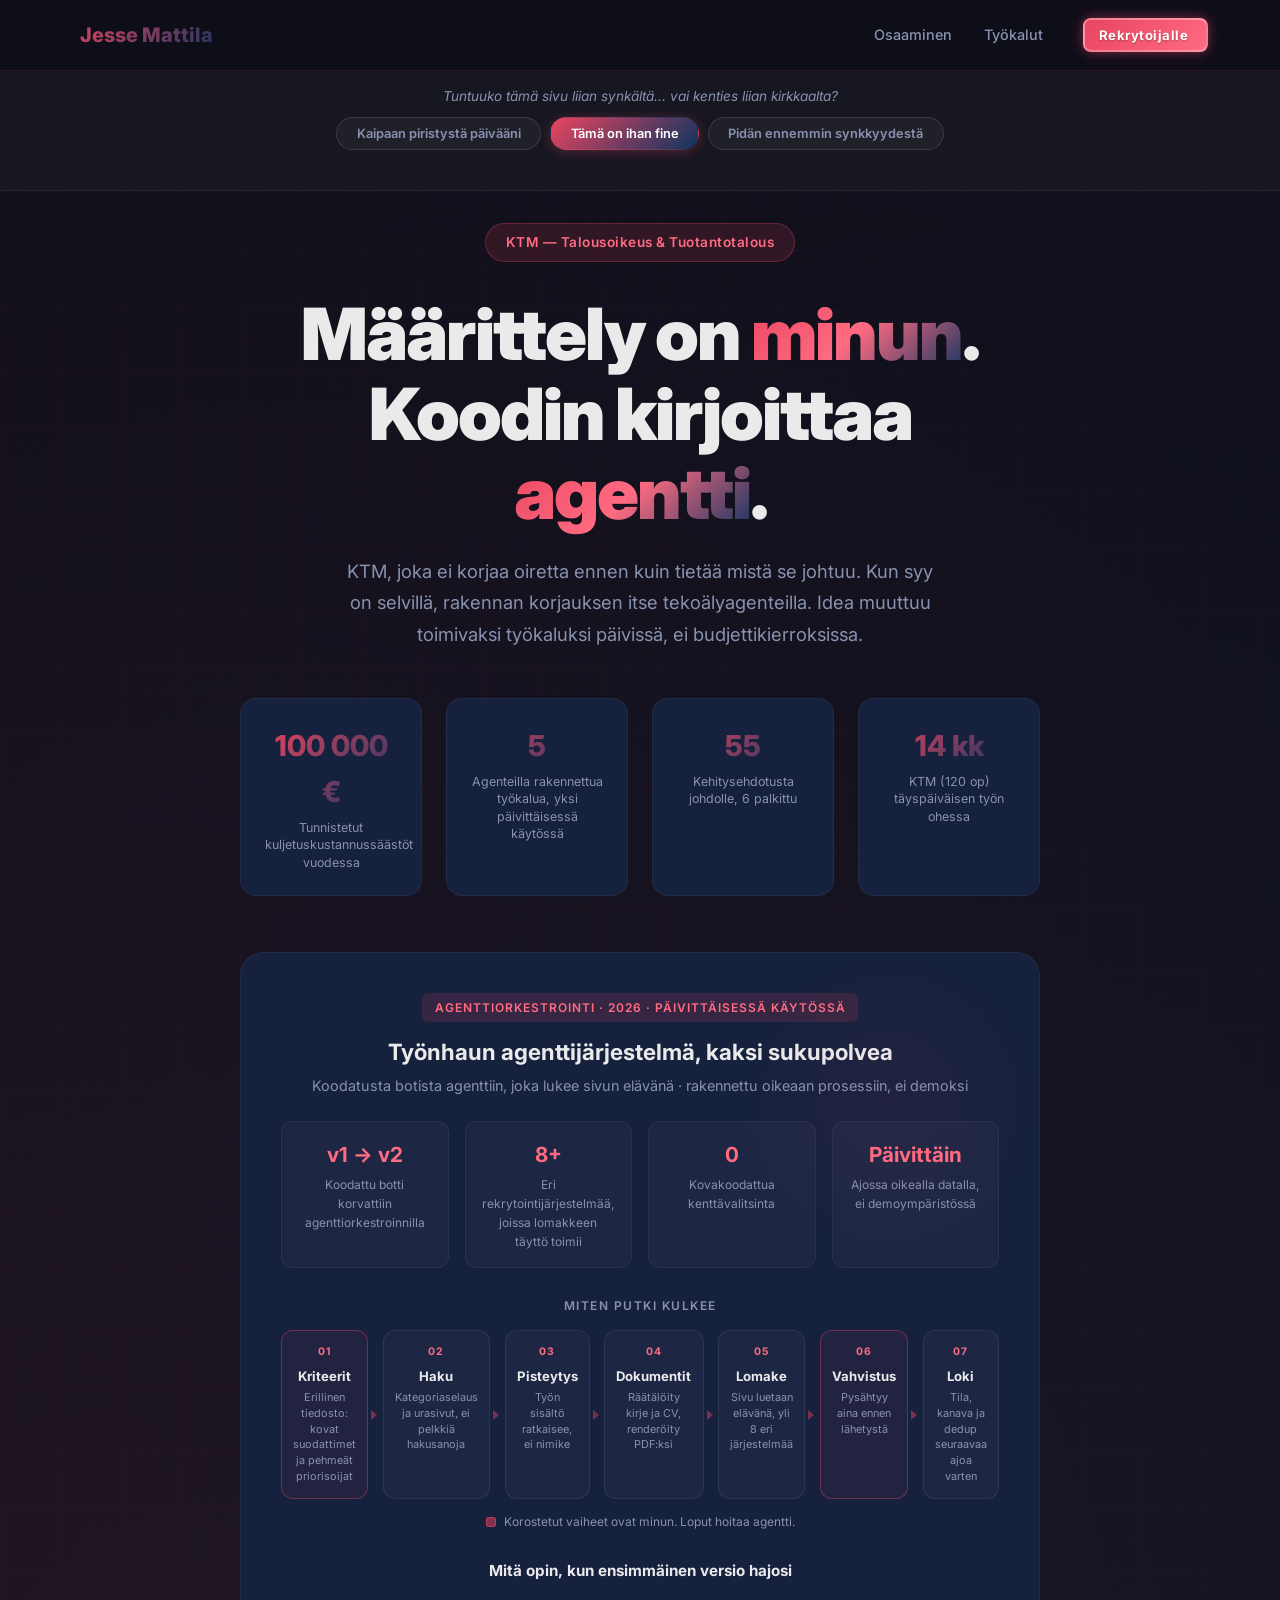
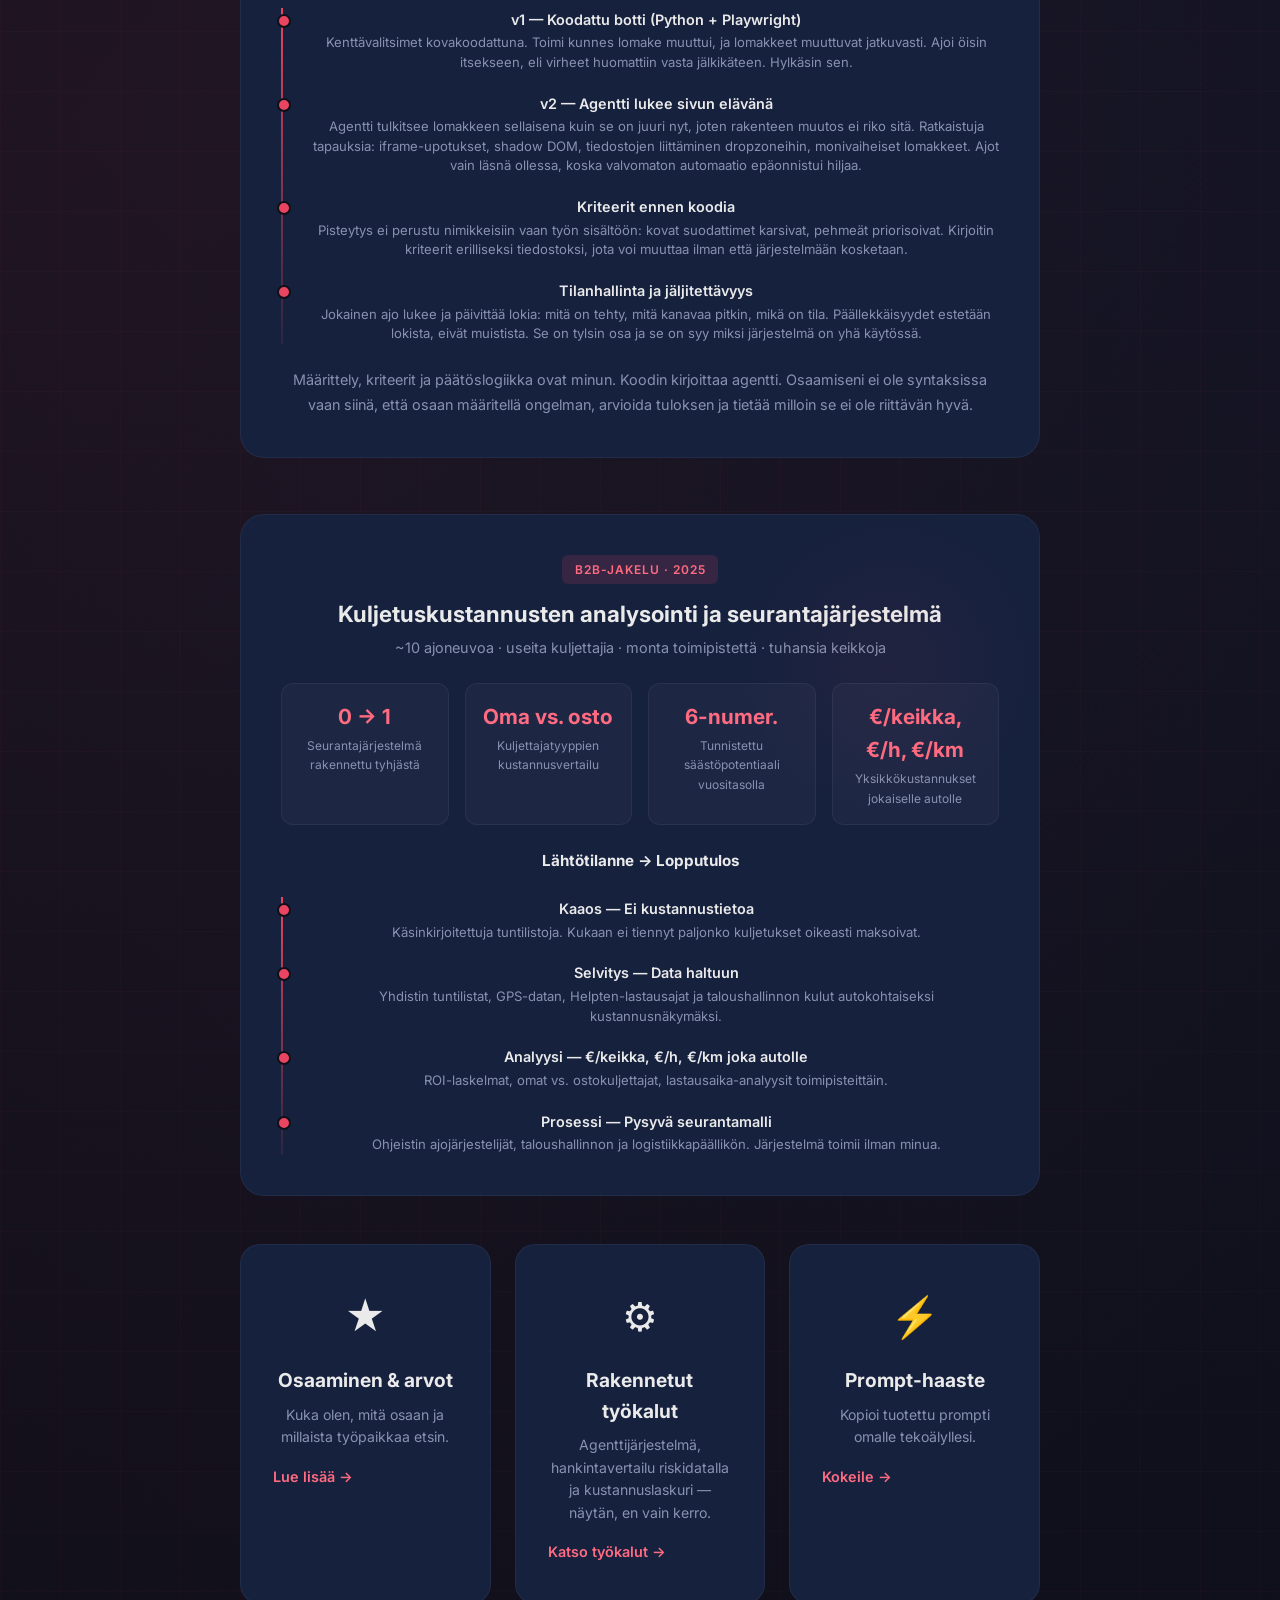
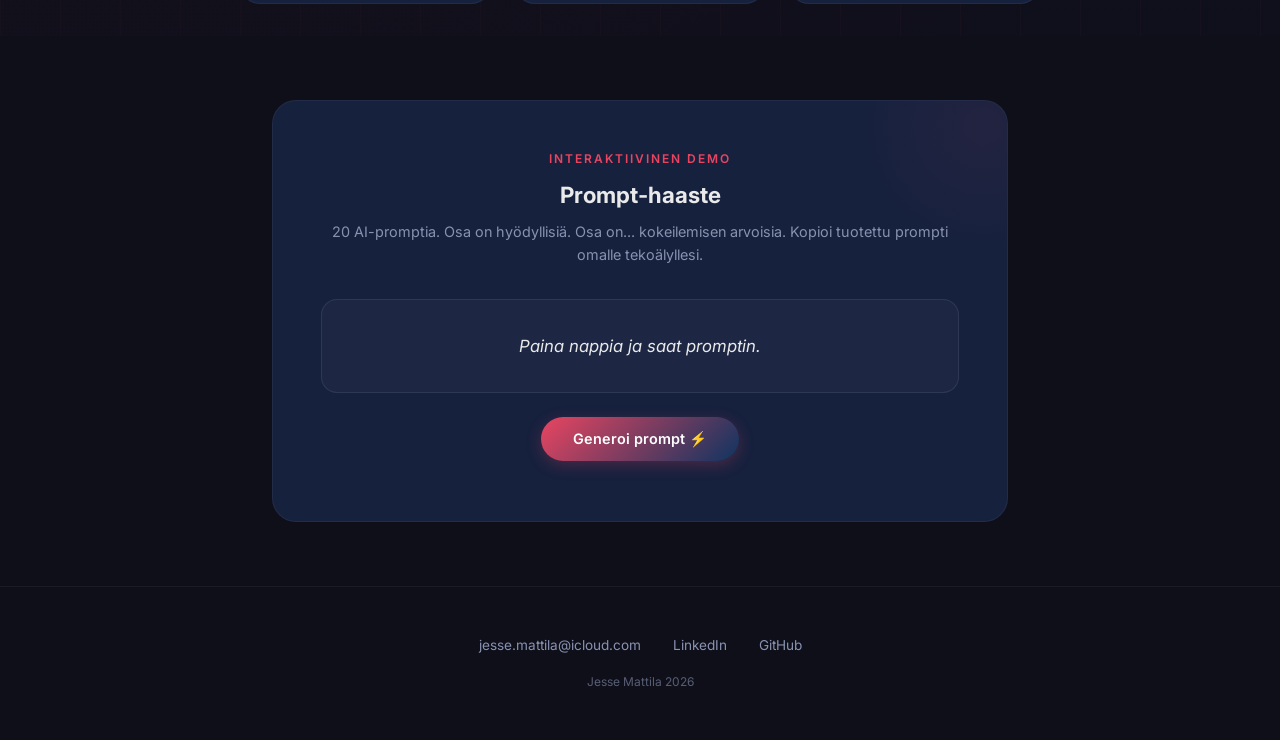
==== commit eb6060e8: "Uudista sivusto agenttikärjellä - Etusivun kärki: määrittely on minun, koodin kirjoittaa agentti - U" ====
--- a/index.html
+++ b/index.html
@@ -3,7 +3,12 @@
 <head>
     <meta charset="UTF-8">
     <meta name="viewport" content="width=device-width, initial-scale=1.0">
-    <title>Jesse Mattila — KTM | Analytiikka & Prosessikehitys</title>
+    <title>Jesse Mattila — KTM | Agenttivetoinen rakentaminen & analytiikka</title>
+    <meta property="og:title" content="Jesse Mattila – Portfolio" />
+    <meta property="og:description" content="Rakennan käytännön työkaluja tekoälyavusteisesti: kuljetuskustannuslaskuri, automaattinen työnhakurobotti (Python, Playwright) ja portfoliosivusto. Suunnittelen logiikan, ohjaan AI:ta ja debuggaan tulokset." />
+    <meta property="og:url" content="https://jessemattila.github.io/" />
+    <meta property="og:type" content="website" />
+    <meta property="og:image" content="https://jessemattila.github.io/kuva.png" />
     <style>
         @import url('https://fonts.googleapis.com/css2?family=Inter:wght@300;400;500;600;700;800;900&display=swap');
 
@@ -135,6 +140,23 @@
         .case-metric { background: rgba(255,255,255,0.03); border-radius: 12px; padding: 1rem; border: 1px solid rgba(255,255,255,0.05); }
         .case-metric-value { font-size: 1.3rem; font-weight: 700; color: var(--accent-light); }
         .case-metric-label { font-size: 0.75rem; color: var(--text-muted); margin-top: 0.2rem; }
+        /* Agenttiputki */
+        .pipeline { margin: 1.75rem 0 0.5rem; }
+        .pipeline-label { font-size: 0.75rem; text-transform: uppercase; letter-spacing: 1.5px; color: var(--text-muted); margin-bottom: 0.9rem; font-weight: 600; }
+        .pipeline-flow { display: grid; grid-template-columns: repeat(7, 1fr); gap: 0.9rem; }
+        .pipe-step { background: rgba(255,255,255,0.03); border: 1px solid rgba(255,255,255,0.07); border-radius: 12px; padding: 0.85rem 0.7rem; text-align: center; position: relative; transition: all 0.3s ease; }
+        .pipe-step:not(:last-child)::after { content: ''; position: absolute; right: -0.62rem; width: 0; height: 0; border-top: 5px solid transparent; border-bottom: 5px solid transparent; border-left: 6px solid var(--accent); top: 50%; transform: translateY(-50%); color: var(--accent); opacity: 0.45; font-size: 0.85rem; font-weight: 700; }
+        .pipe-step:hover { border-color: rgba(233,69,96,0.35); transform: translateY(-3px); }
+        .pipe-step .pipe-num { font-size: 0.65rem; font-weight: 700; color: var(--accent-light); letter-spacing: 1px; }
+        .pipe-step .pipe-name { font-size: 0.82rem; font-weight: 700; margin: 0.3rem 0 0.2rem; }
+        .pipe-step .pipe-desc { font-size: 0.68rem; color: var(--text-muted); line-height: 1.45; }
+        .pipe-step.human { border-color: rgba(233,69,96,0.4); background: rgba(233,69,96,0.06); }
+        .pipe-step.human .pipe-num { color: var(--accent-light); }
+        [data-theme="bright"] .pipe-step { background: rgba(0,0,0,0.02); border-color: rgba(0,0,0,0.07); }
+        [data-theme="bright"] .pipe-step.human { background: rgba(255,107,43,0.07); }
+        .pipeline-note { font-size: 0.75rem; color: var(--text-muted); margin-top: 0.8rem; display: flex; align-items: center; gap: 0.5rem; justify-content: center; }
+        .pipeline-note .dot-human { width: 10px; height: 10px; border-radius: 3px; background: rgba(233,69,96,0.5); border: 1px solid rgba(233,69,96,0.6); display: inline-block; }
+        @media (max-width: 900px) { .pipeline-flow { grid-template-columns: repeat(2, 1fr); } .pipe-step:not(:last-child)::after { display: none; } }
         .timeline { position: relative; padding-left: 2rem; margin-top: 1.5rem; }
         .timeline::before { content: ''; position: absolute; left: 0; top: 0; bottom: 0; width: 2px; background: linear-gradient(to bottom, var(--accent), rgba(233,69,96,0.1)); }
         .timeline-item { position: relative; padding-bottom: 1.2rem; }
@@ -229,34 +251,128 @@
     <div class="hero-content fade-in">
         <div class="hero-badge">KTM — Talousoikeus & Tuotantotalous</div>
         <h1>
-            Datasta <span class="gradient-text">päätöksiin</span>,<br>
-            kaaoksesta <span class="gradient-text">prosessiin</span>.
+            Määrittely on <span class="gradient-text">minun</span>.<br>
+            Koodin kirjoittaa <span class="gradient-text">agentti</span>.
         </h1>
         <p class="hero-sub">
-            Rakennan järjestelmiä joilla yritykset ymmärtävät kustannuksensa, optimoivat toimintansa ja tekevät parempia päätöksiä — tekoälyavusteisesti.
+            KTM, joka ei korjaa oiretta ennen kuin tietää mistä se johtuu. Kun syy on selvillä, rakennan korjauksen itse tekoälyagenteilla. Idea muuttuu toimivaksi työkaluksi päivissä, ei budjettikierroksissa.
         </p>
 
         <!-- Avainluvut suoraan herossa -->
         <div class="metrics">
             <div class="metric-card fade-in">
-                <div class="metric-value">6 kk</div>
-                <div class="metric-label">Kustannusdata analysoitu</div>
+                <div class="metric-value">100 000 €</div>
+                <div class="metric-label">Tunnistetut kuljetuskustannussäästöt vuodessa</div>
             </div>
             <div class="metric-card fade-in">
-                <div class="metric-value">6-num.</div>
-                <div class="metric-label">Tunnistettu säästöpotentiaali</div>
+                <div class="metric-value">5</div>
+                <div class="metric-label">Agenteilla rakennettua työkalua, yksi päivittäisessä käytössä</div>
+            </div>
+            <div class="metric-card fade-in">
+                <div class="metric-value">55</div>
+                <div class="metric-label">Kehitysehdotusta johdolle, 6 palkittu</div>
             </div>
             <div class="metric-card fade-in">
                 <div class="metric-value">14 kk</div>
-                <div class="metric-label">KTM työn ohessa</div>
-            </div>
-            <div class="metric-card fade-in">
-                <div class="metric-value">50+</div>
-                <div class="metric-label">Kehitysideaa johdolle</div>
+                <div class="metric-label">KTM (120 op) täyspäiväisen työn ohessa</div>
             </div>
         </div>
 
-        <!-- Case Study -->
+        <!-- Case Study 1: agenttijärjestelmä -->
+        <div class="case-section fade-in" id="case">
+            <div class="case-study">
+                <span class="case-tag">Agenttiorkestrointi &middot; 2026 &middot; päivittäisessä käytössä</span>
+                <h3 class="case-title">Työnhaun agenttijärjestelmä, kaksi sukupolvea</h3>
+                <p class="case-subtitle">Koodatusta botista agenttiin, joka lukee sivun elävänä &middot; rakennettu oikeaan prosessiin, ei demoksi</p>
+
+                <div class="case-metrics">
+                    <div class="case-metric">
+                        <div class="case-metric-value">v1 &#8594; v2</div>
+                        <div class="case-metric-label">Koodattu botti korvattiin agenttiorkestroinnilla</div>
+                    </div>
+                    <div class="case-metric">
+                        <div class="case-metric-value">8+</div>
+                        <div class="case-metric-label">Eri rekrytointijärjestelmää, joissa lomakkeen täyttö toimii</div>
+                    </div>
+                    <div class="case-metric">
+                        <div class="case-metric-value">0</div>
+                        <div class="case-metric-label">Kovakoodattua kenttävalitsinta</div>
+                    </div>
+                    <div class="case-metric">
+                        <div class="case-metric-value">Päivittäin</div>
+                        <div class="case-metric-label">Ajossa oikealla datalla, ei demoympäristössä</div>
+                    </div>
+                </div>
+
+                <div class="pipeline">
+                    <div class="pipeline-label">Miten putki kulkee</div>
+                    <div class="pipeline-flow">
+                        <div class="pipe-step human">
+                            <div class="pipe-num">01</div>
+                            <div class="pipe-name">Kriteerit</div>
+                            <div class="pipe-desc">Erillinen tiedosto: kovat suodattimet ja pehmeät priorisoijat</div>
+                        </div>
+                        <div class="pipe-step">
+                            <div class="pipe-num">02</div>
+                            <div class="pipe-name">Haku</div>
+                            <div class="pipe-desc">Kategoriaselaus ja urasivut, ei pelkkiä hakusanoja</div>
+                        </div>
+                        <div class="pipe-step">
+                            <div class="pipe-num">03</div>
+                            <div class="pipe-name">Pisteytys</div>
+                            <div class="pipe-desc">Työn sisältö ratkaisee, ei nimike</div>
+                        </div>
+                        <div class="pipe-step">
+                            <div class="pipe-num">04</div>
+                            <div class="pipe-name">Dokumentit</div>
+                            <div class="pipe-desc">Räätälöity kirje ja CV, renderöity PDF:ksi</div>
+                        </div>
+                        <div class="pipe-step">
+                            <div class="pipe-num">05</div>
+                            <div class="pipe-name">Lomake</div>
+                            <div class="pipe-desc">Sivu luetaan elävänä, yli 8 eri järjestelmää</div>
+                        </div>
+                        <div class="pipe-step human">
+                            <div class="pipe-num">06</div>
+                            <div class="pipe-name">Vahvistus</div>
+                            <div class="pipe-desc">Pysähtyy aina ennen lähetystä</div>
+                        </div>
+                        <div class="pipe-step">
+                            <div class="pipe-num">07</div>
+                            <div class="pipe-name">Loki</div>
+                            <div class="pipe-desc">Tila, kanava ja dedup seuraavaa ajoa varten</div>
+                        </div>
+                    </div>
+                    <div class="pipeline-note"><span class="dot-human"></span> Korostetut vaiheet ovat minun. Loput hoitaa agentti.</div>
+                </div>
+
+                <h4 style="font-size: 0.95rem; margin-bottom: 0.75rem; margin-top: 1.75rem;">Mitä opin, kun ensimmäinen versio hajosi</h4>
+                <div class="timeline">
+                    <div class="timeline-item">
+                        <h4>v1 — Koodattu botti (Python + Playwright)</h4>
+                        <p>Kenttävalitsimet kovakoodattuna. Toimi kunnes lomake muuttui, ja lomakkeet muuttuvat jatkuvasti. Ajoi öisin itsekseen, eli virheet huomattiin vasta jälkikäteen. Hylkäsin sen.</p>
+                    </div>
+                    <div class="timeline-item">
+                        <h4>v2 — Agentti lukee sivun elävänä</h4>
+                        <p>Agentti tulkitsee lomakkeen sellaisena kuin se on juuri nyt, joten rakenteen muutos ei riko sitä. Ratkaistuja tapauksia: iframe-upotukset, shadow DOM, tiedostojen liittäminen dropzoneihin, monivaiheiset lomakkeet. Ajot vain läsnä ollessa, koska valvomaton automaatio epäonnistui hiljaa.</p>
+                    </div>
+                    <div class="timeline-item">
+                        <h4>Kriteerit ennen koodia</h4>
+                        <p>Pisteytys ei perustu nimikkeisiin vaan työn sisältöön: kovat suodattimet karsivat, pehmeät priorisoivat. Kirjoitin kriteerit erilliseksi tiedostoksi, jota voi muuttaa ilman että järjestelmään kosketaan.</p>
+                    </div>
+                    <div class="timeline-item">
+                        <h4>Tilanhallinta ja jäljitettävyys</h4>
+                        <p>Jokainen ajo lukee ja päivittää lokia: mitä on tehty, mitä kanavaa pitkin, mikä on tila. Päällekkäisyydet estetään lokista, eivät muistista. Se on tylsin osa ja se on syy miksi järjestelmä on yhä käytössä.</p>
+                    </div>
+                </div>
+
+                <p style="color: var(--text-muted); font-size: 0.9rem; line-height: 1.7; margin-top: 1.5rem;">
+                    Määrittely, kriteerit ja päätöslogiikka ovat minun. Koodin kirjoittaa agentti. Osaamiseni ei ole syntaksissa vaan siinä, että osaan määritellä ongelman, arvioida tuloksen ja tietää milloin se ei ole riittävän hyvä.
+                </p>
+            </div>
+        </div>
+
+        <!-- Case Study 2 -->
         <div class="case-section fade-in">
             <div class="case-study">
                 <span class="case-tag">B2B-jakelu &middot; 2025</span>
@@ -315,7 +431,7 @@
             <a href="tyokalut.html" class="cta-card fade-in">
                 <div class="cta-card-icon">&#9881;</div>
                 <h3>Rakennetut työkalut</h3>
-                <p>Interaktiivisia demoja ja Python-työkaluja — näytän, en vain kerro.</p>
+                <p>Agenttijärjestelmä, hankintavertailu riskidatalla ja kustannuslaskuri — näytän, en vain kerro.</p>
                 <span class="arrow">Katso työkalut &#8594;</span>
             </a>
             <a href="#promptgen" class="cta-card fade-in" onclick="event.preventDefault(); document.getElementById('promptgen').scrollIntoView({behavior:'smooth'});">
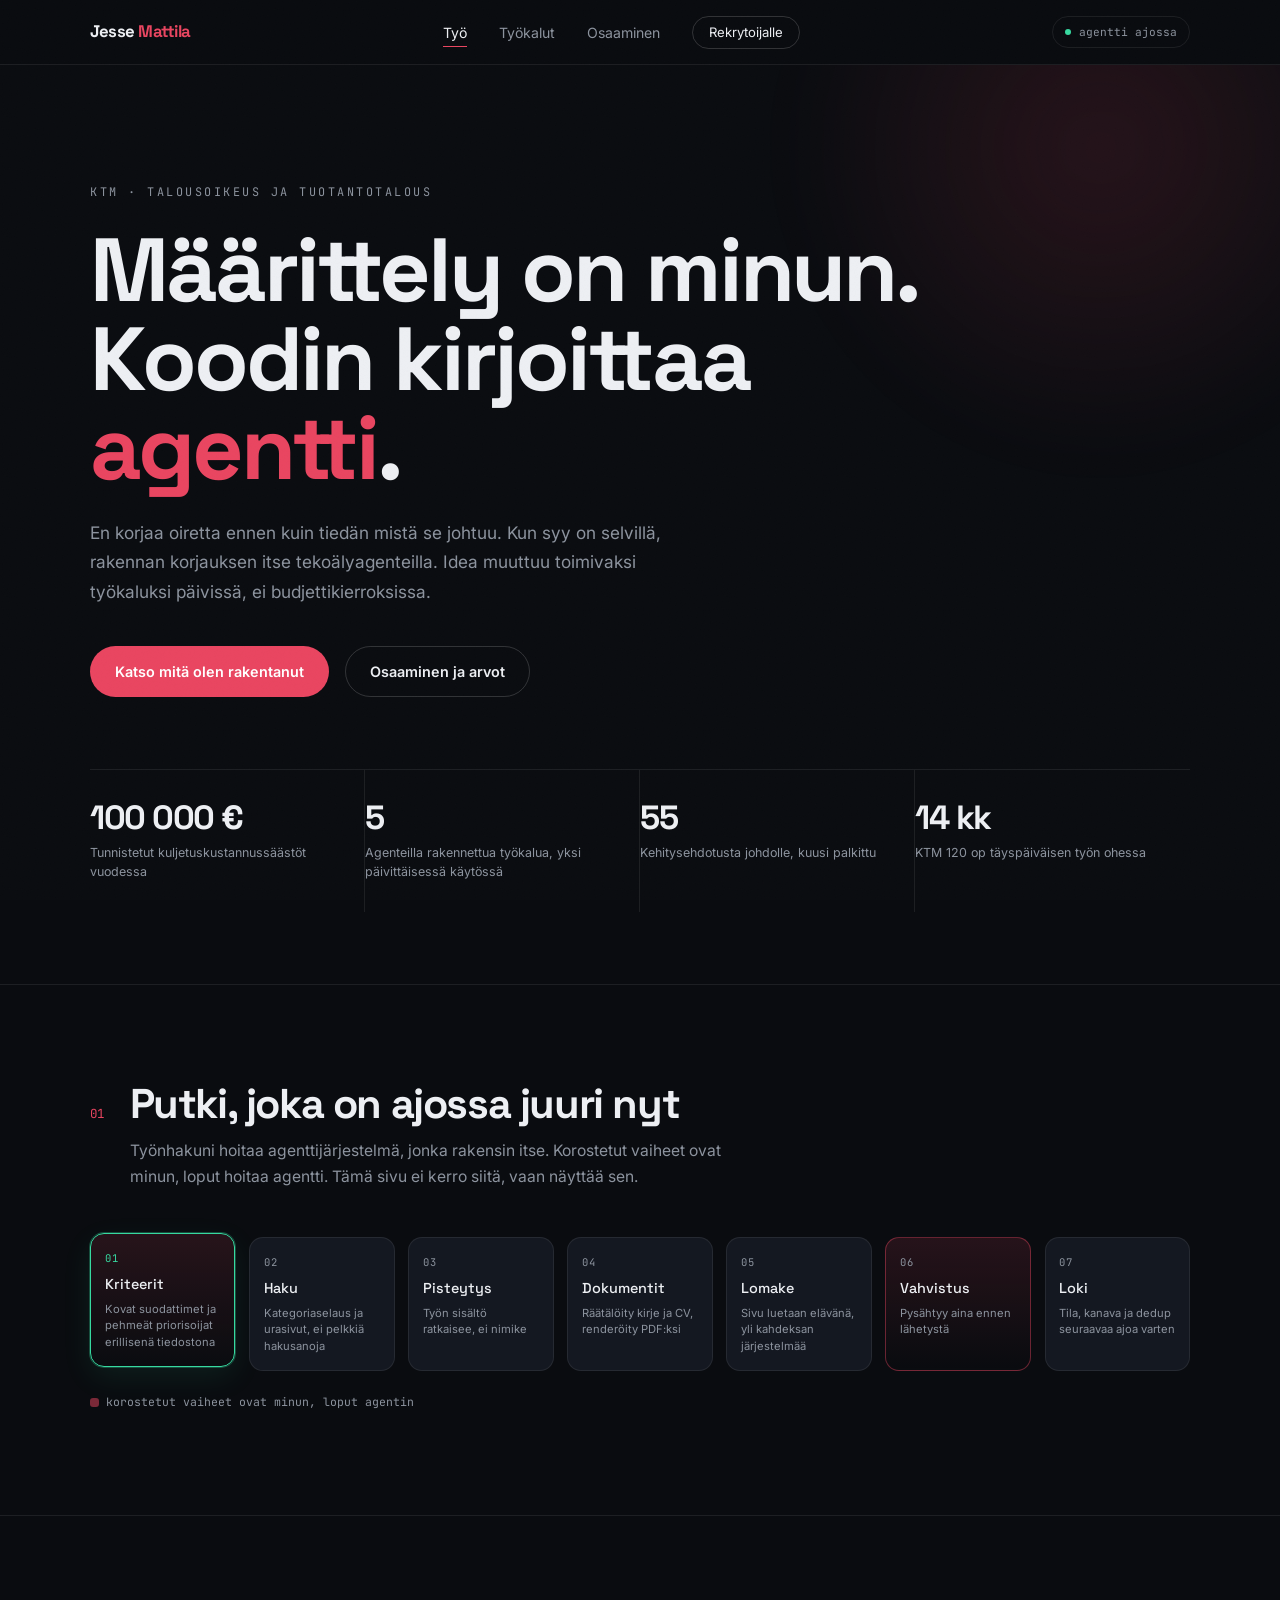
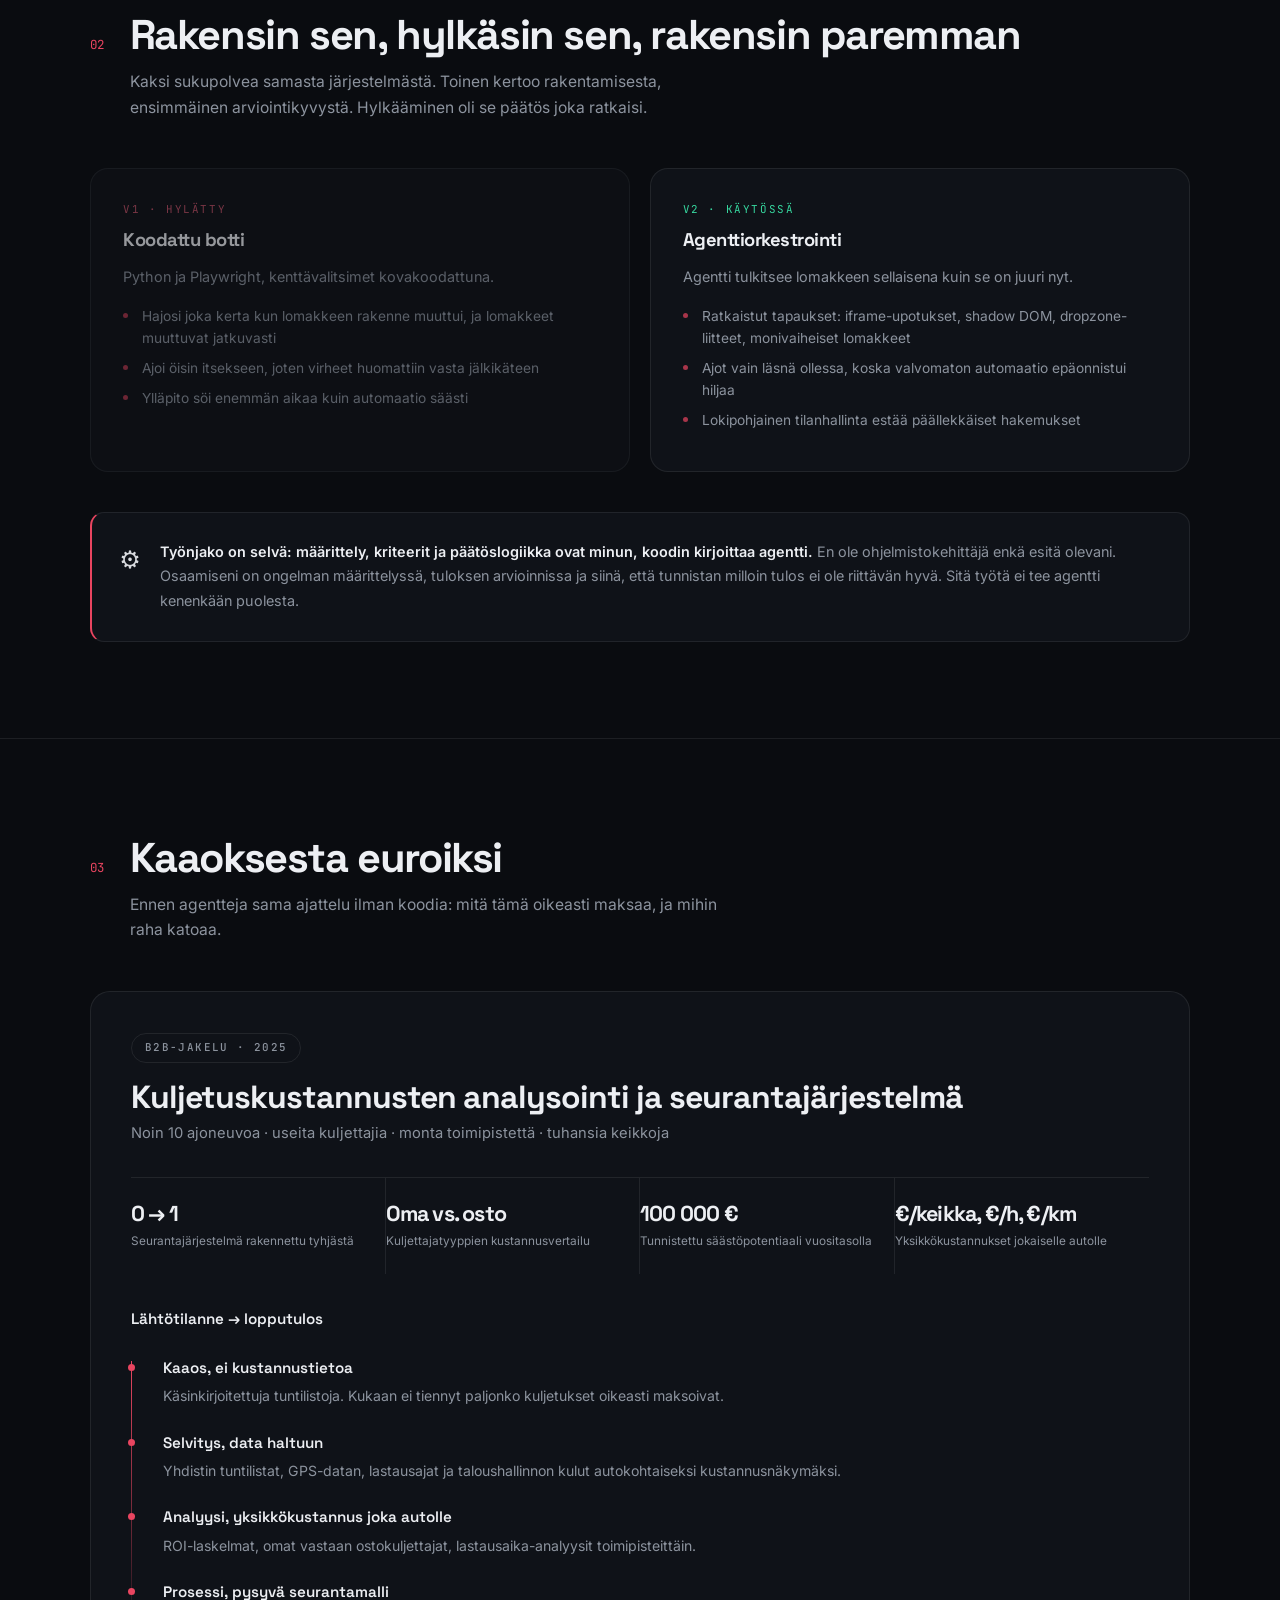
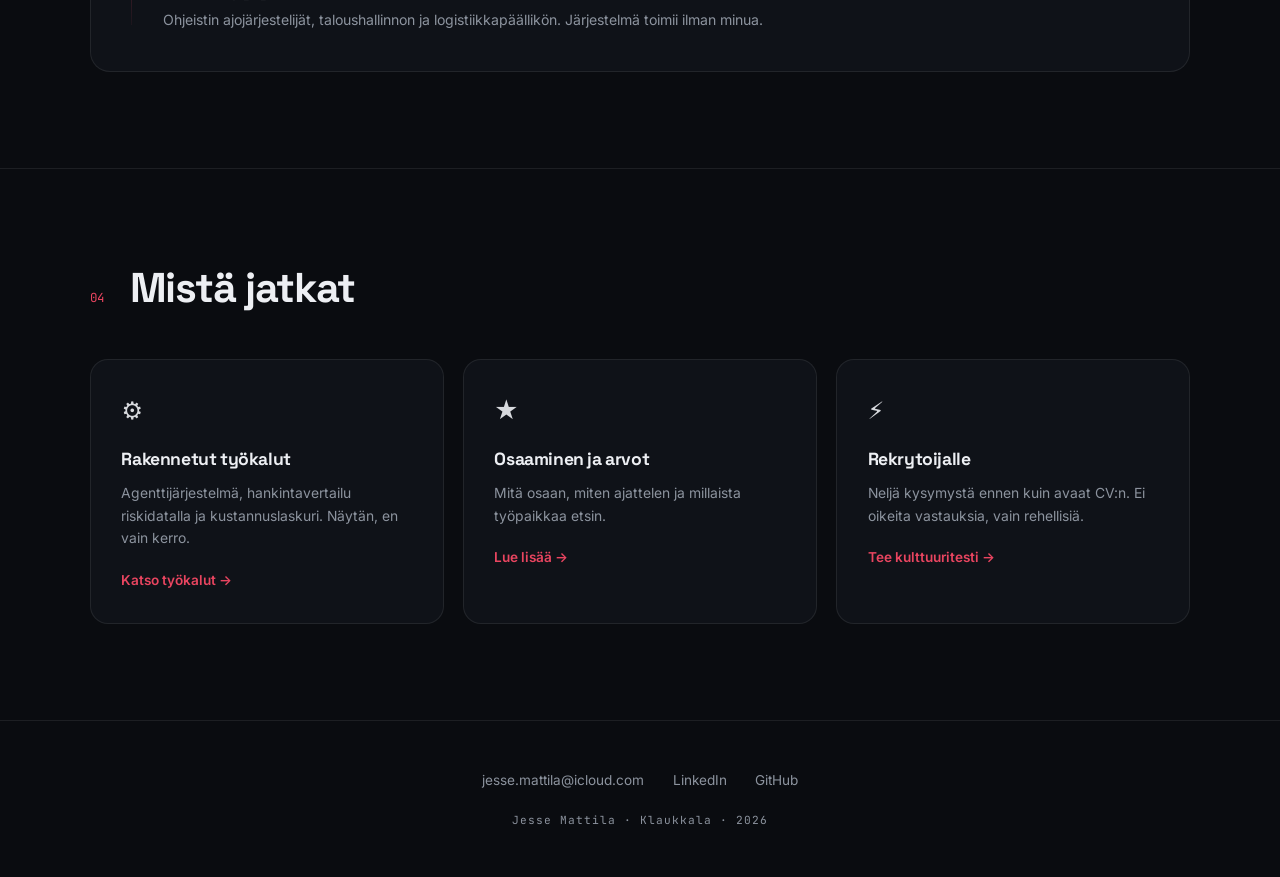
==== commit 98649766: "Uusi yhtenäinen ilme koko sivustolle - Jaettu assets/site.css ja assets/site.js, teemavalitsin poist" ====
--- a/index.html
+++ b/index.html
@@ -1,554 +1,255 @@
 <!DOCTYPE html>
 <html lang="fi">
 <head>
-    <meta charset="UTF-8">
-    <meta name="viewport" content="width=device-width, initial-scale=1.0">
-    <title>Jesse Mattila — KTM | Agenttivetoinen rakentaminen & analytiikka</title>
-    <meta property="og:title" content="Jesse Mattila – Portfolio" />
-    <meta property="og:description" content="Rakennan käytännön työkaluja tekoälyavusteisesti: kuljetuskustannuslaskuri, automaattinen työnhakurobotti (Python, Playwright) ja portfoliosivusto. Suunnittelen logiikan, ohjaan AI:ta ja debuggaan tulokset." />
-    <meta property="og:url" content="https://jessemattila.github.io/" />
-    <meta property="og:type" content="website" />
-    <meta property="og:image" content="https://jessemattila.github.io/kuva.png" />
-    <style>
-        @import url('https://fonts.googleapis.com/css2?family=Inter:wght@300;400;500;600;700;800;900&display=swap');
-
-        :root {
-            --primary: #1a1a2e;
-            --accent: #e94560;
-            --accent-light: #ff6b81;
-            --bg: #0f0f1a;
-            --card: #16213e;
-            --card-hover: #1a2744;
-            --text: #eaeaea;
-            --text-muted: #8892b0;
-            --gradient: linear-gradient(135deg, #e94560, #0f3460);
-            --gradient-accent: linear-gradient(135deg, #e94560 0%, #ff6b81 50%, #0f3460 100%);
-        }
-
-        [data-theme="bright"] {
-            --primary: #f0f4ff;
-            --accent: #ff6b2b;
-            --accent-light: #ff8f5e;
-            --bg: #fefefe;
-            --card: #ffffff;
-            --card-hover: #fff5ee;
-            --text: #1a1a2e;
-            --text-muted: #555b6e;
-            --gradient: linear-gradient(135deg, #ff6b2b, #ffc107);
-            --gradient-accent: linear-gradient(135deg, #ff6b2b 0%, #ff9a44 50%, #ffc107 100%);
-        }
-        [data-theme="bright"] nav { background: rgba(254,254,254,0.85); border-bottom: 1px solid rgba(255,107,43,0.15); }
-        [data-theme="bright"] nav.scrolled { background: rgba(254,254,254,0.95); }
-        [data-theme="bright"] .hamburger span { background: var(--text); }
-        [data-theme="bright"] .hero::before { background: radial-gradient(circle at 30% 50%, rgba(255,107,43,0.08) 0%, transparent 50%), radial-gradient(circle at 70% 50%, rgba(255,193,7,0.12) 0%, transparent 50%); }
-        [data-theme="bright"] .hero-grid { background-image: linear-gradient(rgba(255,107,43,0.05) 1px, transparent 1px), linear-gradient(90deg, rgba(255,107,43,0.05) 1px, transparent 1px); }
-        [data-theme="bright"] .metric-card { border-color: rgba(0,0,0,0.08); box-shadow: 0 2px 12px rgba(0,0,0,0.04); }
-        [data-theme="bright"] footer { border-top-color: rgba(0,0,0,0.08); }
-        [data-theme="bright"] .theme-bar { background: rgba(0,0,0,0.02); border-bottom: 1px solid rgba(0,0,0,0.06); }
-        [data-theme="bright"] .theme-btn { border-color: rgba(0,0,0,0.12); background: rgba(0,0,0,0.03); }
-        [data-theme="bright"] .theme-btn.active { box-shadow: 0 2px 12px rgba(255,107,43,0.3); }
-        [data-theme="bright"] .nav-rekry-link { background: linear-gradient(135deg, #ff6b2b, #ff9a44) !important; box-shadow: 0 0 10px rgba(255,107,43,0.4), 0 0 20px rgba(255,107,43,0.2); animation: vegasPulseBright 2s ease-in-out infinite alternate; }
-        @keyframes vegasPulseBright { 0% { box-shadow: 0 0 8px rgba(255,107,43,0.4), 0 0 16px rgba(255,107,43,0.15); } 100% { box-shadow: 0 0 15px rgba(255,107,43,0.7), 0 0 30px rgba(255,107,43,0.3), 0 0 45px rgba(255,107,43,0.15); } }
-
-        [data-theme="doom"] {
-            --primary: #0a0a0a;
-            --accent: #cc0000;
-            --accent-light: #ff1a1a;
-            --bg: #050505;
-            --card: #0d0d0d;
-            --card-hover: #141010;
-            --text: #c8c8c8;
-            --text-muted: #666;
-            --gradient: linear-gradient(135deg, #cc0000, #4a0000);
-            --gradient-accent: linear-gradient(135deg, #cc0000 0%, #ff1a1a 50%, #4a0000 100%);
-        }
-        [data-theme="doom"] .hero::before { background: radial-gradient(circle at 30% 50%, rgba(204,0,0,0.12) 0%, transparent 50%), radial-gradient(circle at 70% 50%, rgba(74,0,0,0.15) 0%, transparent 50%); }
-        [data-theme="doom"] .hero-grid { background-image: linear-gradient(rgba(204,0,0,0.04) 1px, transparent 1px), linear-gradient(90deg, rgba(204,0,0,0.04) 1px, transparent 1px); }
-        [data-theme="doom"] nav { background: rgba(5,5,5,0.9); border-bottom: 1px solid rgba(204,0,0,0.2); }
-        [data-theme="doom"] .metric-card { border-color: rgba(204,0,0,0.08); }
-        [data-theme="doom"] .metric-card:hover { border-color: rgba(204,0,0,0.3); box-shadow: 0 20px 40px rgba(204,0,0,0.08); }
-        [data-theme="doom"] .theme-bar { background: rgba(204,0,0,0.03); border-bottom: 1px solid rgba(204,0,0,0.1); }
-        [data-theme="doom"] .theme-btn.active { box-shadow: 0 2px 12px rgba(204,0,0,0.4); }
-        [data-theme="doom"] .nav-rekry-link { background: linear-gradient(135deg, #cc0000, #ff1a1a) !important; box-shadow: 0 0 10px rgba(204,0,0,0.5), 0 0 20px rgba(204,0,0,0.3); animation: vegasPulseDoom 2s ease-in-out infinite alternate; }
-        @keyframes vegasPulseDoom { 0% { box-shadow: 0 0 8px rgba(204,0,0,0.5), 0 0 16px rgba(204,0,0,0.2); } 100% { box-shadow: 0 0 15px rgba(255,26,26,0.8), 0 0 30px rgba(204,0,0,0.4), 0 0 50px rgba(204,0,0,0.2); } }
-
-        /* ===== THEME SWITCHER ===== */
-        .theme-bar { position: relative; z-index: 999; margin-top: 70px; text-align: center; padding: 1rem 1.5rem; background: rgba(255,255,255,0.03); border-bottom: 1px solid rgba(255,255,255,0.05); }
-        .theme-bar p { font-size: 0.85rem; color: var(--text-muted); margin-bottom: 0.6rem; font-style: italic; }
-        .theme-buttons { display: flex; justify-content: center; gap: 0.6rem; flex-wrap: wrap; }
-        .theme-btn { padding: 0.5rem 1.2rem; border-radius: 50px; border: 1px solid rgba(255,255,255,0.12); background: rgba(255,255,255,0.04); color: var(--text-muted); font-size: 0.8rem; font-weight: 600; font-family: inherit; cursor: pointer; transition: all 0.3s ease; white-space: nowrap; }
-        .theme-btn:hover { transform: translateY(-1px); border-color: var(--accent); color: var(--text); }
-        .theme-btn.active { background: var(--gradient); color: white; border-color: transparent; box-shadow: 0 2px 12px rgba(233,69,96,0.3); }
-        .theme-feedback { font-size: 0.8rem; color: var(--accent-light); margin-top: 0.5rem; min-height: 1.2em; transition: opacity 0.3s; }
-
-        * { margin: 0; padding: 0; box-sizing: border-box; }
-        html { scroll-behavior: smooth; }
-        body { font-family: 'Inter', -apple-system, sans-serif; background: var(--bg); color: var(--text); line-height: 1.6; overflow-x: hidden; }
-
-        /* ===== NAV ===== */
-        nav { position: fixed; top: 0; width: 100%; z-index: 1000; background: rgba(15,15,26,0.85); backdrop-filter: blur(20px); border-bottom: 1px solid rgba(233,69,96,0.15); transition: all 0.3s ease; }
-        nav.scrolled { background: rgba(15,15,26,0.95); box-shadow: 0 4px 30px rgba(0,0,0,0.3); }
-        .nav-inner { max-width: 1200px; margin: 0 auto; padding: 0 2rem; display: flex; justify-content: space-between; align-items: center; height: 70px; }
-        .nav-left { display: flex; align-items: center; gap: 0.75rem; }
-        .nav-logo { font-weight: 800; font-size: 1.25rem; background: var(--gradient); -webkit-background-clip: text; -webkit-text-fill-color: transparent; background-clip: text; text-decoration: none; padding: 0.5rem; cursor: pointer; }
-        .nav-links { display: flex; gap: 2rem; list-style: none; align-items: center; }
-        .nav-links a { color: var(--text-muted); text-decoration: none; font-size: 0.9rem; font-weight: 500; transition: color 0.3s; position: relative; }
-        .nav-links a::after { content: ''; position: absolute; bottom: -4px; left: 0; width: 0; height: 2px; background: var(--accent); transition: width 0.3s; }
-        .nav-links a:hover { color: var(--text); }
-        .nav-links a:hover::after { width: 100%; }
-        .nav-links a.active { color: var(--text); }
-        .nav-links a.active::after { width: 100%; }
-
-        .nav-rekry-li { margin-left: 0.5rem; }
-        .nav-rekry-link { background: linear-gradient(135deg, #e94560, #ff6b81) !important; color: white !important; padding: 0.45rem 1.1rem 0.45rem 0.9rem !important; border-radius: 8px !important; font-weight: 700 !important; font-size: 0.82rem !important; letter-spacing: 0.5px; text-decoration: none; animation: vegasPulse 2s ease-in-out infinite alternate; border: 2px solid rgba(255,255,255,0.3); box-shadow: 0 0 10px rgba(233,69,96,0.4), 0 0 20px rgba(233,69,96,0.2); text-shadow: 0 1px 2px rgba(0,0,0,0.3); }
-        .nav-rekry-link::after { display: none !important; }
-        @keyframes vegasPulse { 0% { box-shadow: 0 0 8px rgba(233,69,96,0.4), 0 0 16px rgba(233,69,96,0.15); } 100% { box-shadow: 0 0 15px rgba(233,69,96,0.7), 0 0 30px rgba(233,69,96,0.3), 0 0 45px rgba(233,69,96,0.15); } }
-
-        .hamburger { display: none; flex-direction: column; gap: 5px; cursor: pointer; background: none; border: none; padding: 5px; }
-        .hamburger span { width: 25px; height: 2px; background: var(--text); transition: all 0.3s; }
-
-        /* ===== HERO ===== */
-        .hero { min-height: calc(100vh - 140px); display: flex; align-items: center; justify-content: center; position: relative; padding: 2rem; overflow: hidden; }
-        .hero::before { content: ''; position: absolute; top: -50%; left: -50%; width: 200%; height: 200%; background: radial-gradient(circle at 30% 50%, rgba(233,69,96,0.08) 0%, transparent 50%), radial-gradient(circle at 70% 50%, rgba(15,52,96,0.12) 0%, transparent 50%); animation: heroGlow 8s ease-in-out infinite alternate; }
-        @keyframes heroGlow { 0% { transform: translate(0,0) scale(1); } 100% { transform: translate(-2%,-1%) scale(1.05); } }
-        .hero-grid { position: absolute; inset: 0; background-image: linear-gradient(rgba(233,69,96,0.03) 1px, transparent 1px), linear-gradient(90deg, rgba(233,69,96,0.03) 1px, transparent 1px); background-size: 60px 60px; }
-        .hero-content { position: relative; z-index: 1; text-align: center; max-width: 800px; }
-        .hero-badge { display: inline-block; background: rgba(233,69,96,0.15); border: 1px solid rgba(233,69,96,0.3); color: var(--accent-light); padding: 0.5rem 1.25rem; border-radius: 50px; font-size: 0.85rem; font-weight: 600; margin-bottom: 2rem; letter-spacing: 0.5px; }
-        .hero h1 { font-size: clamp(2.5rem, 6vw, 4.5rem); font-weight: 900; line-height: 1.1; margin-bottom: 1.5rem; letter-spacing: -2px; }
-        .hero h1 .gradient-text { background: var(--gradient-accent); -webkit-background-clip: text; -webkit-text-fill-color: transparent; }
-        .hero-sub { font-size: 1.15rem; color: var(--text-muted); max-width: 600px; margin: 0 auto 2.5rem; line-height: 1.7; }
-
-        /* ===== METRICS ===== */
-        .metrics { display: grid; grid-template-columns: repeat(4, 1fr); gap: 1.5rem; max-width: 900px; margin: 3rem auto 0; }
-        .metric-card { background: var(--card); border: 1px solid rgba(255,255,255,0.05); border-radius: 16px; padding: 1.5rem; text-align: center; transition: all 0.3s ease; position: relative; overflow: hidden; }
-        .metric-card::before { content: ''; position: absolute; top: 0; left: 0; right: 0; height: 3px; background: var(--gradient); opacity: 0; transition: opacity 0.3s; }
-        .metric-card:hover { transform: translateY(-4px); border-color: rgba(233,69,96,0.2); box-shadow: 0 20px 40px rgba(0,0,0,0.3); }
-        .metric-card:hover::before { opacity: 1; }
-        .metric-value { font-size: 1.8rem; font-weight: 800; background: var(--gradient); -webkit-background-clip: text; -webkit-text-fill-color: transparent; margin-bottom: 0.25rem; }
-        .metric-label { color: var(--text-muted); font-size: 0.78rem; line-height: 1.4; }
-
-        /* ===== CASE STUDY ===== */
-        .case-section { max-width: 900px; margin: 3.5rem auto 0; }
-        .case-study { background: var(--card); border: 1px solid rgba(255,255,255,0.05); border-radius: 24px; padding: 2.5rem; position: relative; overflow: hidden; }
-        .case-study::after { content: ''; position: absolute; top: 0; right: 0; width: 300px; height: 300px; background: radial-gradient(circle, rgba(233,69,96,0.05) 0%, transparent 70%); pointer-events: none; }
-        [data-theme="bright"] .case-study { border-color: rgba(0,0,0,0.08); box-shadow: 0 2px 12px rgba(0,0,0,0.04); }
-        [data-theme="bright"] .case-metric { background: rgba(0,0,0,0.02); border-color: rgba(0,0,0,0.06); }
-        .case-tag { display: inline-block; background: rgba(233,69,96,0.15); color: var(--accent-light); padding: 0.3rem 0.8rem; border-radius: 6px; font-size: 0.75rem; font-weight: 600; text-transform: uppercase; letter-spacing: 1px; }
-        .case-title { font-size: 1.4rem; font-weight: 700; margin: 0.75rem 0 0.25rem; }
-        .case-subtitle { color: var(--text-muted); font-size: 0.9rem; }
-        .case-metrics { display: grid; grid-template-columns: repeat(4, 1fr); gap: 1rem; margin: 1.5rem 0; }
-        .case-metric { background: rgba(255,255,255,0.03); border-radius: 12px; padding: 1rem; border: 1px solid rgba(255,255,255,0.05); }
-        .case-metric-value { font-size: 1.3rem; font-weight: 700; color: var(--accent-light); }
-        .case-metric-label { font-size: 0.75rem; color: var(--text-muted); margin-top: 0.2rem; }
-        /* Agenttiputki */
-        .pipeline { margin: 1.75rem 0 0.5rem; }
-        .pipeline-label { font-size: 0.75rem; text-transform: uppercase; letter-spacing: 1.5px; color: var(--text-muted); margin-bottom: 0.9rem; font-weight: 600; }
-        .pipeline-flow { display: grid; grid-template-columns: repeat(7, 1fr); gap: 0.9rem; }
-        .pipe-step { background: rgba(255,255,255,0.03); border: 1px solid rgba(255,255,255,0.07); border-radius: 12px; padding: 0.85rem 0.7rem; text-align: center; position: relative; transition: all 0.3s ease; }
-        .pipe-step:not(:last-child)::after { content: ''; position: absolute; right: -0.62rem; width: 0; height: 0; border-top: 5px solid transparent; border-bottom: 5px solid transparent; border-left: 6px solid var(--accent); top: 50%; transform: translateY(-50%); color: var(--accent); opacity: 0.45; font-size: 0.85rem; font-weight: 700; }
-        .pipe-step:hover { border-color: rgba(233,69,96,0.35); transform: translateY(-3px); }
-        .pipe-step .pipe-num { font-size: 0.65rem; font-weight: 700; color: var(--accent-light); letter-spacing: 1px; }
-        .pipe-step .pipe-name { font-size: 0.82rem; font-weight: 700; margin: 0.3rem 0 0.2rem; }
-        .pipe-step .pipe-desc { font-size: 0.68rem; color: var(--text-muted); line-height: 1.45; }
-        .pipe-step.human { border-color: rgba(233,69,96,0.4); background: rgba(233,69,96,0.06); }
-        .pipe-step.human .pipe-num { color: var(--accent-light); }
-        [data-theme="bright"] .pipe-step { background: rgba(0,0,0,0.02); border-color: rgba(0,0,0,0.07); }
-        [data-theme="bright"] .pipe-step.human { background: rgba(255,107,43,0.07); }
-        .pipeline-note { font-size: 0.75rem; color: var(--text-muted); margin-top: 0.8rem; display: flex; align-items: center; gap: 0.5rem; justify-content: center; }
-        .pipeline-note .dot-human { width: 10px; height: 10px; border-radius: 3px; background: rgba(233,69,96,0.5); border: 1px solid rgba(233,69,96,0.6); display: inline-block; }
-        @media (max-width: 900px) { .pipeline-flow { grid-template-columns: repeat(2, 1fr); } .pipe-step:not(:last-child)::after { display: none; } }
-        .timeline { position: relative; padding-left: 2rem; margin-top: 1.5rem; }
-        .timeline::before { content: ''; position: absolute; left: 0; top: 0; bottom: 0; width: 2px; background: linear-gradient(to bottom, var(--accent), rgba(233,69,96,0.1)); }
-        .timeline-item { position: relative; padding-bottom: 1.2rem; }
-        .timeline-item:last-child { padding-bottom: 0; }
-        .timeline-item::before { content: ''; position: absolute; left: -2rem; top: 6px; width: 10px; height: 10px; border-radius: 50%; background: var(--accent); border: 2px solid var(--bg); transform: translateX(-4px); }
-        [data-theme="bright"] .timeline-item::before { border-color: var(--bg); }
-        .timeline-item h4 { font-size: 0.9rem; font-weight: 600; margin-bottom: 0.15rem; }
-        .timeline-item p { font-size: 0.82rem; color: var(--text-muted); line-height: 1.5; }
-
-        /* ===== CTA CARDS ===== */
-        .cta-grid { display: grid; grid-template-columns: 1fr 1fr; gap: 1.5rem; max-width: 1000px; margin: 3rem auto 0; }
-        .cta-card { background: var(--card); border: 1px solid rgba(255,255,255,0.05); border-radius: 20px; padding: 2.5rem 2rem; text-decoration: none; color: var(--text); transition: all 0.3s ease; position: relative; overflow: hidden; }
-        .cta-card::before { content: ''; position: absolute; top: 0; left: 0; right: 0; height: 3px; background: var(--gradient); opacity: 0; transition: opacity 0.3s; }
-        .cta-card:hover { transform: translateY(-4px); border-color: rgba(233,69,96,0.2); box-shadow: 0 20px 40px rgba(0,0,0,0.3); }
-        .cta-card:hover::before { opacity: 1; }
-        .cta-card-icon { font-size: 2.5rem; margin-bottom: 1rem; }
-        .cta-card h3 { font-size: 1.2rem; font-weight: 700; margin-bottom: 0.5rem; }
-        .cta-card p { color: var(--text-muted); font-size: 0.88rem; line-height: 1.6; margin-bottom: 1rem; }
-        .cta-card .arrow { color: var(--accent-light); font-size: 0.9rem; font-weight: 600; display: flex; align-items: center; gap: 0.4rem; }
-        [data-theme="bright"] .cta-card { border-color: rgba(0,0,0,0.08); box-shadow: 0 2px 12px rgba(0,0,0,0.04); }
-        [data-theme="bright"] .cta-card:hover { box-shadow: 0 20px 40px rgba(0,0,0,0.08); }
-
-        /* ===== FOOTER ===== */
-        footer { text-align: center; padding: 3rem 2rem; border-top: 1px solid rgba(255,255,255,0.05); }
-        .footer-links { display: flex; justify-content: center; gap: 2rem; margin-bottom: 1rem; }
-        .footer-links a { color: var(--text-muted); text-decoration: none; font-size: 0.85rem; transition: color 0.3s; }
-        .footer-links a:hover { color: var(--accent-light); }
-        .footer-copy { color: var(--text-muted); font-size: 0.75rem; opacity: 0.6; }
-
-        /* ===== PROMPT GENERATOR ===== */
-        .prompt-section { padding: 4rem 2rem; max-width: 800px; margin: 0 auto; }
-        .prompt-gen { background: var(--card); border: 1px solid rgba(255,255,255,0.05); border-radius: 24px; padding: 3rem; text-align: center; position: relative; overflow: hidden; }
-        .prompt-gen::before { content: ''; position: absolute; top: -100px; right: -100px; width: 250px; height: 250px; background: radial-gradient(circle, rgba(233,69,96,0.06) 0%, transparent 70%); pointer-events: none; }
-        [data-theme="bright"] .prompt-gen { border-color: rgba(0,0,0,0.08); box-shadow: 0 2px 12px rgba(0,0,0,0.04); }
-        [data-theme="bright"] .prompt-display { background: rgba(0,0,0,0.02); border-color: rgba(0,0,0,0.08); }
-        .prompt-gen-label { font-size: 0.75rem; text-transform: uppercase; letter-spacing: 2px; color: var(--accent); font-weight: 600; margin-bottom: 0.5rem; }
-        .prompt-gen h3 { font-size: 1.4rem; font-weight: 700; margin-bottom: 0.5rem; }
-        .prompt-gen-sub { color: var(--text-muted); font-size: 0.9rem; margin-bottom: 2rem; }
-        .prompt-display { background: rgba(255,255,255,0.03); border: 1px solid rgba(255,255,255,0.08); border-radius: 16px; padding: 2rem 2.5rem; margin-bottom: 1.5rem; min-height: 80px; display: flex; align-items: center; justify-content: center; transition: all 0.3s ease; }
-        .prompt-display p { font-size: 1.05rem; font-style: italic; line-height: 1.7; color: var(--text); transition: opacity 0.3s; }
-        .prompt-display .prompt-category { display: block; font-size: 0.7rem; text-transform: uppercase; letter-spacing: 1.5px; color: var(--accent); font-style: normal; font-weight: 600; margin-bottom: 0.75rem; }
-        .prompt-gen-btn { display: inline-flex; align-items: center; gap: 0.5rem; padding: 0.8rem 2rem; border-radius: 50px; background: var(--gradient); color: white; font-weight: 600; font-size: 0.9rem; font-family: inherit; border: none; cursor: pointer; transition: all 0.3s ease; box-shadow: 0 4px 15px rgba(233,69,96,0.25); }
-        .prompt-gen-btn:hover { transform: translateY(-2px); box-shadow: 0 6px 25px rgba(233,69,96,0.35); }
-        .prompt-gen-btn:active { transform: scale(0.97); }
-        .prompt-counter { font-size: 0.75rem; color: var(--text-muted); margin-top: 0.75rem; }
-
-        /* ===== MOBILE ===== */
-        @media (max-width: 768px) {
-            .hamburger { display: flex; }
-            .nav-links { display: none; position: fixed; top: 70px; left: 0; right: 0; flex-direction: column; background: rgba(15,15,26,0.98); padding: 2rem; gap: 1.5rem; border-bottom: 1px solid rgba(233,69,96,0.15); }
-            .nav-links.open { display: flex; }
-            .metrics { grid-template-columns: 1fr 1fr; }
-            .case-metrics { grid-template-columns: 1fr 1fr; }
-            .cta-grid { grid-template-columns: 1fr !important; }
-        }
-
-        /* ===== FADE IN ===== */
-        .fade-in { opacity: 0; transform: translateY(20px); transition: opacity 0.6s ease, transform 0.6s ease; }
-        .fade-in.visible { opacity: 1; transform: translateY(0); }
-    </style>
+<meta charset="UTF-8">
+<meta name="viewport" content="width=device-width, initial-scale=1.0">
+<title>Jesse Mattila — KTM | Agenttivetoinen rakentaminen ja analytiikka</title>
+<meta name="description" content="KTM, joka määrittelee ongelman ja rakentaa korjauksen tekoälyagenteilla. Kustannusanalytiikkaa, prosessikehitystä ja agenttijärjestelmiä, jotka ovat oikeasti käytössä.">
+<meta property="og:title" content="Jesse Mattila — määrittely on minun, koodin kirjoittaa agentti" />
+<meta property="og:description" content="KTM, joka etsii juurisyyn ja rakentaa korjauksen tekoälyagenteilla. Työnhaun agenttijärjestelmä päivittäisessä käytössä, kuljetuskustannusanalyysi 100 000 euron säästöpotentiaalilla ja hankintavertailu maakohtaisella riskidatalla." />
+<meta property="og:url" content="https://jessemattila.github.io/" />
+<meta property="og:type" content="website" />
+<meta property="og:image" content="https://jessemattila.github.io/kuva.png" />
+<link rel="preconnect" href="https://fonts.googleapis.com">
+<link rel="preconnect" href="https://fonts.gstatic.com" crossorigin>
+<link href="https://fonts.googleapis.com/css2?family=Space+Grotesk:wght@400;500;700&family=Inter:wght@400;500;600&family=JetBrains+Mono:wght@400;500&display=swap" rel="stylesheet">
+<link rel="stylesheet" href="assets/site.css">
 </head>
 <body>
-
-<nav id="navbar">
-    <div class="nav-inner">
-        <div class="nav-left">
-            <a href="index.html" class="nav-logo">Jesse Mattila</a>
-            <button class="hamburger" id="hamburger" aria-label="Valikko">
-                <span></span><span></span><span></span>
-            </button>
-        </div>
-        <ul class="nav-links" id="navLinks">
-            <li><a href="osaaminen.html">Osaaminen</a></li>
-            <li><a href="tyokalut.html">Työkalut</a></li>
-            <li class="nav-rekry-li"><a href="rekrytoijalle.html" class="nav-rekry-link">Rekrytoijalle</a></li>
+<div id="scrollProgress"></div>
+
+<nav>
+  <div class="nav-inner">
+    <div class="nav-left">
+      <a href="index.html" class="nav-logo">Jesse <span>Mattila</span></a>
+    </div>
+    <ul class="nav-links">
+      <li><a href="index.html" class="active">Työ</a></li>
+      <li><a href="tyokalut.html">Työkalut</a></li>
+      <li><a href="osaaminen.html">Osaaminen</a></li>
+      <li class="nav-rekry-li"><a href="rekrytoijalle.html" class="nav-rekry-link">Rekrytoijalle</a></li>
+    </ul>
+    <div class="live-chip"><span class="pulse"></span> agentti ajossa</div>
+    <button class="hamburger" aria-label="Valikko">&#9776;</button>
+  </div>
+</nav>
+
+<header class="hero">
+  <div class="hero-content">
+    <div class="hero-badge">KTM &middot; Talousoikeus ja tuotantotalous</div>
+    <h1>Määrittely on minun.<br>Koodin kirjoittaa <span class="gradient-text">agentti</span>.</h1>
+    <p class="hero-sub">En korjaa oiretta ennen kuin tiedän mistä se johtuu. Kun syy on selvillä, rakennan korjauksen itse tekoälyagenteilla. Idea muuttuu toimivaksi työkaluksi päivissä, ei budjettikierroksissa.</p>
+    <div class="btn-row">
+      <a href="tyokalut.html" class="btn btn-primary">Katso mitä olen rakentanut</a>
+      <a href="osaaminen.html" class="btn btn-ghost">Osaaminen ja arvot</a>
+    </div>
+
+    <div class="metrics">
+      <div class="metric-card fade-in">
+        <div class="metric-value" data-count="100000" data-suffix=" €">100 000 €</div>
+        <div class="metric-label">Tunnistetut kuljetuskustannussäästöt vuodessa</div>
+      </div>
+      <div class="metric-card fade-in">
+        <div class="metric-value" data-count="5">5</div>
+        <div class="metric-label">Agenteilla rakennettua työkalua, yksi päivittäisessä käytössä</div>
+      </div>
+      <div class="metric-card fade-in">
+        <div class="metric-value" data-count="55">55</div>
+        <div class="metric-label">Kehitysehdotusta johdolle, kuusi palkittu</div>
+      </div>
+      <div class="metric-card fade-in">
+        <div class="metric-value" data-count="14" data-suffix=" kk">14 kk</div>
+        <div class="metric-label">KTM 120 op täyspäiväisen työn ohessa</div>
+      </div>
+    </div>
+  </div>
+</header>
+
+<section class="block" id="putki">
+  <div class="wrap">
+    <div class="sec-head fade-in">
+      <div class="sec-num">01</div>
+      <div>
+        <h2 class="sec-title">Putki, joka on ajossa juuri nyt</h2>
+        <p class="sec-sub">Työnhakuni hoitaa agenttijärjestelmä, jonka rakensin itse. Korostetut vaiheet ovat minun, loput hoitaa agentti. Tämä sivu ei kerro siitä, vaan näyttää sen.</p>
+      </div>
+    </div>
+
+    <div class="pipeline fade-in">
+      <div class="pipeline-flow">
+        <div class="pipe-step human">
+          <div class="pipe-num">01</div><div class="pipe-name">Kriteerit</div>
+          <div class="pipe-desc">Kovat suodattimet ja pehmeät priorisoijat erillisenä tiedostona</div>
+        </div>
+        <div class="pipe-step">
+          <div class="pipe-num">02</div><div class="pipe-name">Haku</div>
+          <div class="pipe-desc">Kategoriaselaus ja urasivut, ei pelkkiä hakusanoja</div>
+        </div>
+        <div class="pipe-step">
+          <div class="pipe-num">03</div><div class="pipe-name">Pisteytys</div>
+          <div class="pipe-desc">Työn sisältö ratkaisee, ei nimike</div>
+        </div>
+        <div class="pipe-step">
+          <div class="pipe-num">04</div><div class="pipe-name">Dokumentit</div>
+          <div class="pipe-desc">Räätälöity kirje ja CV, renderöity PDF:ksi</div>
+        </div>
+        <div class="pipe-step">
+          <div class="pipe-num">05</div><div class="pipe-name">Lomake</div>
+          <div class="pipe-desc">Sivu luetaan elävänä, yli kahdeksan järjestelmää</div>
+        </div>
+        <div class="pipe-step human">
+          <div class="pipe-num">06</div><div class="pipe-name">Vahvistus</div>
+          <div class="pipe-desc">Pysähtyy aina ennen lähetystä</div>
+        </div>
+        <div class="pipe-step">
+          <div class="pipe-num">07</div><div class="pipe-name">Loki</div>
+          <div class="pipe-desc">Tila, kanava ja dedup seuraavaa ajoa varten</div>
+        </div>
+      </div>
+      <div class="pipeline-note"><span><span class="dot-human"></span>korostetut vaiheet ovat minun, loput agentin</span></div>
+    </div>
+  </div>
+</section>
+
+<section class="block" id="sukupolvet">
+  <div class="wrap">
+    <div class="sec-head fade-in">
+      <div class="sec-num">02</div>
+      <div>
+        <h2 class="sec-title">Rakensin sen, hylkäsin sen, rakensin paremman</h2>
+        <p class="sec-sub">Kaksi sukupolvea samasta järjestelmästä. Toinen kertoo rakentamisesta, ensimmäinen arviointikyvystä. Hylkääminen oli se päätös joka ratkaisi.</p>
+      </div>
+    </div>
+
+    <div class="gen-split fade-in">
+      <div class="gen dead">
+        <div class="tag">v1 &middot; hylätty</div>
+        <h4>Koodattu botti</h4>
+        <p>Python ja Playwright, kenttävalitsimet kovakoodattuna.</p>
+        <ul>
+          <li>Hajosi joka kerta kun lomakkeen rakenne muuttui, ja lomakkeet muuttuvat jatkuvasti</li>
+          <li>Ajoi öisin itsekseen, joten virheet huomattiin vasta jälkikäteen</li>
+          <li>Ylläpito söi enemmän aikaa kuin automaatio säästi</li>
         </ul>
-    </div>
-</nav>
-
-<div class="theme-bar" id="themeBar">
-    <p>Tuntuuko tämä sivu liian synkältä... vai kenties liian kirkkaalta?</p>
-    <div class="theme-buttons">
-        <button class="theme-btn" onclick="setTheme('bright')">Kaipaan piristystä päivääni</button>
-        <button class="theme-btn active" onclick="setTheme('default')">Tämä on ihan fine</button>
-        <button class="theme-btn" onclick="setTheme('doom')">Pidän ennemmin synkkyydestä</button>
-    </div>
-    <div class="theme-feedback" id="themeFeedback"></div>
-</div>
-
-<section class="hero" style="margin-top: 0;">
-    <div class="hero-grid"></div>
-    <div class="hero-content fade-in">
-        <div class="hero-badge">KTM — Talousoikeus & Tuotantotalous</div>
-        <h1>
-            Määrittely on <span class="gradient-text">minun</span>.<br>
-            Koodin kirjoittaa <span class="gradient-text">agentti</span>.
-        </h1>
-        <p class="hero-sub">
-            KTM, joka ei korjaa oiretta ennen kuin tietää mistä se johtuu. Kun syy on selvillä, rakennan korjauksen itse tekoälyagenteilla. Idea muuttuu toimivaksi työkaluksi päivissä, ei budjettikierroksissa.
-        </p>
-
-        <!-- Avainluvut suoraan herossa -->
-        <div class="metrics">
-            <div class="metric-card fade-in">
-                <div class="metric-value">100 000 €</div>
-                <div class="metric-label">Tunnistetut kuljetuskustannussäästöt vuodessa</div>
-            </div>
-            <div class="metric-card fade-in">
-                <div class="metric-value">5</div>
-                <div class="metric-label">Agenteilla rakennettua työkalua, yksi päivittäisessä käytössä</div>
-            </div>
-            <div class="metric-card fade-in">
-                <div class="metric-value">55</div>
-                <div class="metric-label">Kehitysehdotusta johdolle, 6 palkittu</div>
-            </div>
-            <div class="metric-card fade-in">
-                <div class="metric-value">14 kk</div>
-                <div class="metric-label">KTM (120 op) täyspäiväisen työn ohessa</div>
-            </div>
-        </div>
-
-        <!-- Case Study 1: agenttijärjestelmä -->
-        <div class="case-section fade-in" id="case">
-            <div class="case-study">
-                <span class="case-tag">Agenttiorkestrointi &middot; 2026 &middot; päivittäisessä käytössä</span>
-                <h3 class="case-title">Työnhaun agenttijärjestelmä, kaksi sukupolvea</h3>
-                <p class="case-subtitle">Koodatusta botista agenttiin, joka lukee sivun elävänä &middot; rakennettu oikeaan prosessiin, ei demoksi</p>
-
-                <div class="case-metrics">
-                    <div class="case-metric">
-                        <div class="case-metric-value">v1 &#8594; v2</div>
-                        <div class="case-metric-label">Koodattu botti korvattiin agenttiorkestroinnilla</div>
-                    </div>
-                    <div class="case-metric">
-                        <div class="case-metric-value">8+</div>
-                        <div class="case-metric-label">Eri rekrytointijärjestelmää, joissa lomakkeen täyttö toimii</div>
-                    </div>
-                    <div class="case-metric">
-                        <div class="case-metric-value">0</div>
-                        <div class="case-metric-label">Kovakoodattua kenttävalitsinta</div>
-                    </div>
-                    <div class="case-metric">
-                        <div class="case-metric-value">Päivittäin</div>
-                        <div class="case-metric-label">Ajossa oikealla datalla, ei demoympäristössä</div>
-                    </div>
-                </div>
-
-                <div class="pipeline">
-                    <div class="pipeline-label">Miten putki kulkee</div>
-                    <div class="pipeline-flow">
-                        <div class="pipe-step human">
-                            <div class="pipe-num">01</div>
-                            <div class="pipe-name">Kriteerit</div>
-                            <div class="pipe-desc">Erillinen tiedosto: kovat suodattimet ja pehmeät priorisoijat</div>
-                        </div>
-                        <div class="pipe-step">
-                            <div class="pipe-num">02</div>
-                            <div class="pipe-name">Haku</div>
-                            <div class="pipe-desc">Kategoriaselaus ja urasivut, ei pelkkiä hakusanoja</div>
-                        </div>
-                        <div class="pipe-step">
-                            <div class="pipe-num">03</div>
-                            <div class="pipe-name">Pisteytys</div>
-                            <div class="pipe-desc">Työn sisältö ratkaisee, ei nimike</div>
-                        </div>
-                        <div class="pipe-step">
-                            <div class="pipe-num">04</div>
-                            <div class="pipe-name">Dokumentit</div>
-                            <div class="pipe-desc">Räätälöity kirje ja CV, renderöity PDF:ksi</div>
-                        </div>
-                        <div class="pipe-step">
-                            <div class="pipe-num">05</div>
-                            <div class="pipe-name">Lomake</div>
-                            <div class="pipe-desc">Sivu luetaan elävänä, yli 8 eri järjestelmää</div>
-                        </div>
-                        <div class="pipe-step human">
-                            <div class="pipe-num">06</div>
-                            <div class="pipe-name">Vahvistus</div>
-                            <div class="pipe-desc">Pysähtyy aina ennen lähetystä</div>
-                        </div>
-                        <div class="pipe-step">
-                            <div class="pipe-num">07</div>
-                            <div class="pipe-name">Loki</div>
-                            <div class="pipe-desc">Tila, kanava ja dedup seuraavaa ajoa varten</div>
-                        </div>
-                    </div>
-                    <div class="pipeline-note"><span class="dot-human"></span> Korostetut vaiheet ovat minun. Loput hoitaa agentti.</div>
-                </div>
-
-                <h4 style="font-size: 0.95rem; margin-bottom: 0.75rem; margin-top: 1.75rem;">Mitä opin, kun ensimmäinen versio hajosi</h4>
-                <div class="timeline">
-                    <div class="timeline-item">
-                        <h4>v1 — Koodattu botti (Python + Playwright)</h4>
-                        <p>Kenttävalitsimet kovakoodattuna. Toimi kunnes lomake muuttui, ja lomakkeet muuttuvat jatkuvasti. Ajoi öisin itsekseen, eli virheet huomattiin vasta jälkikäteen. Hylkäsin sen.</p>
-                    </div>
-                    <div class="timeline-item">
-                        <h4>v2 — Agentti lukee sivun elävänä</h4>
-                        <p>Agentti tulkitsee lomakkeen sellaisena kuin se on juuri nyt, joten rakenteen muutos ei riko sitä. Ratkaistuja tapauksia: iframe-upotukset, shadow DOM, tiedostojen liittäminen dropzoneihin, monivaiheiset lomakkeet. Ajot vain läsnä ollessa, koska valvomaton automaatio epäonnistui hiljaa.</p>
-                    </div>
-                    <div class="timeline-item">
-                        <h4>Kriteerit ennen koodia</h4>
-                        <p>Pisteytys ei perustu nimikkeisiin vaan työn sisältöön: kovat suodattimet karsivat, pehmeät priorisoivat. Kirjoitin kriteerit erilliseksi tiedostoksi, jota voi muuttaa ilman että järjestelmään kosketaan.</p>
-                    </div>
-                    <div class="timeline-item">
-                        <h4>Tilanhallinta ja jäljitettävyys</h4>
-                        <p>Jokainen ajo lukee ja päivittää lokia: mitä on tehty, mitä kanavaa pitkin, mikä on tila. Päällekkäisyydet estetään lokista, eivät muistista. Se on tylsin osa ja se on syy miksi järjestelmä on yhä käytössä.</p>
-                    </div>
-                </div>
-
-                <p style="color: var(--text-muted); font-size: 0.9rem; line-height: 1.7; margin-top: 1.5rem;">
-                    Määrittely, kriteerit ja päätöslogiikka ovat minun. Koodin kirjoittaa agentti. Osaamiseni ei ole syntaksissa vaan siinä, että osaan määritellä ongelman, arvioida tuloksen ja tietää milloin se ei ole riittävän hyvä.
-                </p>
-            </div>
-        </div>
-
-        <!-- Case Study 2 -->
-        <div class="case-section fade-in">
-            <div class="case-study">
-                <span class="case-tag">B2B-jakelu &middot; 2025</span>
-                <h3 class="case-title">Kuljetuskustannusten analysointi ja seurantajärjestelmä</h3>
-                <p class="case-subtitle">~10 ajoneuvoa &middot; useita kuljettajia &middot; monta toimipistettä &middot; tuhansia keikkoja</p>
-
-                <div class="case-metrics">
-                    <div class="case-metric">
-                        <div class="case-metric-value">0 &#8594; 1</div>
-                        <div class="case-metric-label">Seurantajärjestelmä rakennettu tyhjästä</div>
-                    </div>
-                    <div class="case-metric">
-                        <div class="case-metric-value">Oma vs. osto</div>
-                        <div class="case-metric-label">Kuljettajatyyppien kustannusvertailu</div>
-                    </div>
-                    <div class="case-metric">
-                        <div class="case-metric-value">6-numer.</div>
-                        <div class="case-metric-label">Tunnistettu säästöpotentiaali vuositasolla</div>
-                    </div>
-                    <div class="case-metric">
-                        <div class="case-metric-value">&#8364;/keikka, &#8364;/h, &#8364;/km</div>
-                        <div class="case-metric-label">Yksikkökustannukset jokaiselle autolle</div>
-                    </div>
-                </div>
-
-                <h4 style="font-size: 0.95rem; margin-bottom: 0.75rem;">Lähtötilanne &#8594; Lopputulos</h4>
-                <div class="timeline">
-                    <div class="timeline-item">
-                        <h4>Kaaos — Ei kustannustietoa</h4>
-                        <p>Käsinkirjoitettuja tuntilistoja. Kukaan ei tiennyt paljonko kuljetukset oikeasti maksoivat.</p>
-                    </div>
-                    <div class="timeline-item">
-                        <h4>Selvitys — Data haltuun</h4>
-                        <p>Yhdistin tuntilistat, GPS-datan, Helpten-lastausajat ja taloushallinnon kulut autokohtaiseksi kustannusnäkymäksi.</p>
-                    </div>
-                    <div class="timeline-item">
-                        <h4>Analyysi — &#8364;/keikka, &#8364;/h, &#8364;/km joka autolle</h4>
-                        <p>ROI-laskelmat, omat vs. ostokuljettajat, lastausaika-analyysit toimipisteittäin.</p>
-                    </div>
-                    <div class="timeline-item">
-                        <h4>Prosessi — Pysyvä seurantamalli</h4>
-                        <p>Ohjeistin ajojärjestelijät, taloushallinnon ja logistiikkapäällikön. Järjestelmä toimii ilman minua.</p>
-                    </div>
-                </div>
-            </div>
-        </div>
-
-        <!-- CTA-kortit -->
-        <div class="cta-grid" style="grid-template-columns: repeat(3, 1fr);">
-            <a href="osaaminen.html" class="cta-card fade-in">
-                <div class="cta-card-icon">&#9733;</div>
-                <h3>Osaaminen & arvot</h3>
-                <p>Kuka olen, mitä osaan ja millaista työpaikkaa etsin.</p>
-                <span class="arrow">Lue lisää &#8594;</span>
-            </a>
-            <a href="tyokalut.html" class="cta-card fade-in">
-                <div class="cta-card-icon">&#9881;</div>
-                <h3>Rakennetut työkalut</h3>
-                <p>Agenttijärjestelmä, hankintavertailu riskidatalla ja kustannuslaskuri — näytän, en vain kerro.</p>
-                <span class="arrow">Katso työkalut &#8594;</span>
-            </a>
-            <a href="#promptgen" class="cta-card fade-in" onclick="event.preventDefault(); document.getElementById('promptgen').scrollIntoView({behavior:'smooth'});">
-                <div class="cta-card-icon">&#9889;</div>
-                <h3>Prompt-haaste</h3>
-                <p>Kopioi tuotettu prompti omalle tekoälyllesi.</p>
-                <span class="arrow">Kokeile &#8594;</span>
-            </a>
-        </div>
-    </div>
-</section>
-
-<!-- Prompt Generator -->
-<div class="prompt-section" id="promptgen">
-    <div class="prompt-gen fade-in">
-        <div class="prompt-gen-label">Interaktiivinen demo</div>
-        <h3>Prompt-haaste</h3>
-        <p class="prompt-gen-sub">20 AI-promptia. Osa on hyödyllisiä. Osa on... kokeilemisen arvoisia. Kopioi tuotettu prompti omalle tekoälyllesi.</p>
-        <div class="prompt-display" id="promptDisplay">
-            <p>Paina nappia ja saat promptin.</p>
-        </div>
-        <button class="prompt-gen-btn" onclick="generatePrompt()">Generoi prompt &#9889;</button>
-        <div class="prompt-counter" id="promptCounter"></div>
-    </div>
-</div>
+      </div>
+      <div class="gen alive">
+        <div class="tag">v2 &middot; käytössä</div>
+        <h4>Agenttiorkestrointi</h4>
+        <p>Agentti tulkitsee lomakkeen sellaisena kuin se on juuri nyt.</p>
+        <ul>
+          <li>Ratkaistut tapaukset: iframe-upotukset, shadow DOM, dropzone-liitteet, monivaiheiset lomakkeet</li>
+          <li>Ajot vain läsnä ollessa, koska valvomaton automaatio epäonnistui hiljaa</li>
+          <li>Lokipohjainen tilanhallinta estää päällekkäiset hakemukset</li>
+        </ul>
+      </div>
+    </div>
+
+    <div class="ai-note fade-in">
+      <div class="ai-note-icon">&#9881;</div>
+      <div><p><strong>Työnjako on selvä: määrittely, kriteerit ja päätöslogiikka ovat minun, koodin kirjoittaa agentti.</strong> En ole ohjelmistokehittäjä enkä esitä olevani. Osaamiseni on ongelman määrittelyssä, tuloksen arvioinnissa ja siinä, että tunnistan milloin tulos ei ole riittävän hyvä. Sitä työtä ei tee agentti kenenkään puolesta.</p></div>
+    </div>
+  </div>
+</section>
+
+<section class="block" id="kustannukset">
+  <div class="wrap">
+    <div class="sec-head fade-in">
+      <div class="sec-num">03</div>
+      <div>
+        <h2 class="sec-title">Kaaoksesta euroiksi</h2>
+        <p class="sec-sub">Ennen agentteja sama ajattelu ilman koodia: mitä tämä oikeasti maksaa, ja mihin raha katoaa.</p>
+      </div>
+    </div>
+
+    <div class="case-section fade-in">
+      <div class="case-study">
+        <span class="case-tag">B2B-jakelu &middot; 2025</span>
+        <h3 class="case-title">Kuljetuskustannusten analysointi ja seurantajärjestelmä</h3>
+        <p class="case-subtitle">Noin 10 ajoneuvoa &middot; useita kuljettajia &middot; monta toimipistettä &middot; tuhansia keikkoja</p>
+
+        <div class="case-metrics">
+          <div class="case-metric">
+            <div class="case-metric-value">0 &#8594; 1</div>
+            <div class="case-metric-label">Seurantajärjestelmä rakennettu tyhjästä</div>
+          </div>
+          <div class="case-metric">
+            <div class="case-metric-value">Oma vs. osto</div>
+            <div class="case-metric-label">Kuljettajatyyppien kustannusvertailu</div>
+          </div>
+          <div class="case-metric">
+            <div class="case-metric-value">100 000 €</div>
+            <div class="case-metric-label">Tunnistettu säästöpotentiaali vuositasolla</div>
+          </div>
+          <div class="case-metric">
+            <div class="case-metric-value">€/keikka, €/h, €/km</div>
+            <div class="case-metric-label">Yksikkökustannukset jokaiselle autolle</div>
+          </div>
+        </div>
+
+        <h4 style="margin:2rem 0 .75rem;font-size:.95rem">Lähtötilanne &#8594; lopputulos</h4>
+        <div class="timeline">
+          <div class="timeline-item">
+            <h4>Kaaos, ei kustannustietoa</h4>
+            <p>Käsinkirjoitettuja tuntilistoja. Kukaan ei tiennyt paljonko kuljetukset oikeasti maksoivat.</p>
+          </div>
+          <div class="timeline-item">
+            <h4>Selvitys, data haltuun</h4>
+            <p>Yhdistin tuntilistat, GPS-datan, lastausajat ja taloushallinnon kulut autokohtaiseksi kustannusnäkymäksi.</p>
+          </div>
+          <div class="timeline-item">
+            <h4>Analyysi, yksikkökustannus joka autolle</h4>
+            <p>ROI-laskelmat, omat vastaan ostokuljettajat, lastausaika-analyysit toimipisteittäin.</p>
+          </div>
+          <div class="timeline-item">
+            <h4>Prosessi, pysyvä seurantamalli</h4>
+            <p>Ohjeistin ajojärjestelijät, taloushallinnon ja logistiikkapäällikön. Järjestelmä toimii ilman minua.</p>
+          </div>
+        </div>
+      </div>
+    </div>
+  </div>
+</section>
+
+<section class="block" id="seuraava">
+  <div class="wrap">
+    <div class="sec-head fade-in">
+      <div class="sec-num">04</div>
+      <div>
+        <h2 class="sec-title">Mistä jatkat</h2>
+      </div>
+    </div>
+    <div class="cta-grid fade-in">
+      <a href="tyokalut.html" class="cta-card">
+        <div class="cta-card-icon">&#9881;</div>
+        <h3>Rakennetut työkalut</h3>
+        <p>Agenttijärjestelmä, hankintavertailu riskidatalla ja kustannuslaskuri. Näytän, en vain kerro.</p>
+        <span class="arrow">Katso työkalut &#8594;</span>
+      </a>
+      <a href="osaaminen.html" class="cta-card">
+        <div class="cta-card-icon">&#9733;</div>
+        <h3>Osaaminen ja arvot</h3>
+        <p>Mitä osaan, miten ajattelen ja millaista työpaikkaa etsin.</p>
+        <span class="arrow">Lue lisää &#8594;</span>
+      </a>
+      <a href="rekrytoijalle.html" class="cta-card">
+        <div class="cta-card-icon">&#9889;</div>
+        <h3>Rekrytoijalle</h3>
+        <p>Neljä kysymystä ennen kuin avaat CV:n. Ei oikeita vastauksia, vain rehellisiä.</p>
+        <span class="arrow">Tee kulttuuritesti &#8594;</span>
+      </a>
+    </div>
+  </div>
+</section>
 
 <footer>
-    <div class="footer-links">
-        <a href="mailto:jesse.mattila@icloud.com">jesse.mattila@icloud.com</a>
-        <a href="https://www.linkedin.com/in/jessemattila/">LinkedIn</a>
-        <a href="https://github.com/JesseMattila">GitHub</a>
-    </div>
-    <div class="footer-copy">Jesse Mattila 2026</div>
+  <div class="footer-links">
+    <a href="mailto:jesse.mattila@icloud.com">jesse.mattila@icloud.com</a>
+    <a href="https://www.linkedin.com/in/jessemattila/" target="_blank" rel="noopener">LinkedIn</a>
+    <a href="https://github.com/JesseMattila" target="_blank" rel="noopener">GitHub</a>
+  </div>
+  <div class="footer-copy">Jesse Mattila &middot; Klaukkala &middot; 2026</div>
 </footer>
 
-<script>
-    // Prompts
-    const prompts = [
-        { category: 'Lämpötilasota', text: 'Toimistossa on kaksi koulukuntaa: ne jotka haluavat 19°C ja ne jotka haluavat 24°C. Laadi rauhanneuvottelusuunnitelma YK:n tyyliin.' },
-        { category: 'Verkkolevyt', text: 'Verkkolevyltä löytyy kansio nimeltä "LOPULLINEN versio FINAL (2) kopio - KÄYTÄ TÄTÄ". Kirjoita kansion sukupuu.' },
-        { category: 'Tulostin', text: 'Toimiston tulostin jumittaa 3,2 kertaa päivässä. Kirjoita sille irtisanomiskirje: varoitushistoria, kehityskeskustelujen yhteenveto ja siirtymäsuunnitelma seuraajalle.' },
-        { category: 'Kynät', text: 'Firma tilaa 500 logokynää vuodessa. Kukaan ei tiedä minne ne katoavat. Suorita tutkinta: todistajanlausunnot, epäiltyjen profilointi ja loppuraportti.' },
-        { category: 'Jääkaappi', text: 'Taukotilan jääkaapissa on ollut sama muovipurkki maaliskuusta. Kukaan ei omista sitä. Kirjoita kolme viestiä: johdon virallinen tiedote, rento Slack-viesti ja passiivisaggressiivinen sähköposti.' },
-        { category: 'Parkkipaikka', text: 'Firmalla on 20 parkkipaikkaa ja 35 autoa. Laadi oikeudenmukainen jakojärjestelmä. Mikko tulee aina klo 6:50 "varmuuden vuoksi" ja joku pysäköi aina vinoon.' },
-        { category: 'Excel-kriisi', text: 'Kollegasi lähettää Excel-tiedoston jossa on 14 välilehteä ja kaava joka viittaa välilehteen jota ei ole olemassa. Kirjoita kohtelias arvio tiedostosta — kuin kyseessä olisi viiniarvostelu.' },
-        { category: 'Lounas', text: 'Toimiston ainoa mikro on varattu klo 11:45–12:15 tauotta. Laadi ruuhkanhallintasuunnitelma, mutta ehdotuksesi ei saa sisältää sanoja "vuoronumero", "aikataulu" tai "toinen mikroaaltouuni".' },
-        { category: 'Kokoushuone', text: 'Kokoushuone "Innovaatio" on varattuna 8 tuntia päivässä mutta fyysisesti tyhjä 60 % ajasta. Kirjoita haamuvaraajille kohtelias mutta tiukka sähköposti.' },
-        { category: 'Kahvihuone', text: 'Firma vaihtaa kahvimerkin halvempaan. Kirjoita muutoksesta tiedote kolmella aikajänteellä: proaktiivinen viestintä, kriisiviestintä ja jälkihoito.' },
-        { category: 'Sähköposti', text: 'Laske "Vastaa kaikille" -sähköpostin todellinen hinta euroissa: 200 henkilöä × lukuaika × palkka/minuutti. Kirjoita lopuksi firman "Reply All -ohjesääntö".' },
-        { category: 'Pikkujoulut', text: 'Pikkujoulubudjetti: 5000 € ja 43 mielipidettä. Laadi kolme suunnitelmaa ja ennuste siitä, mistä valitetaan seuraavana maanantaina.' },
-        { category: 'Palaverit', text: 'Vertaile: Firma A (ei palavereita, kaikki Slackissa), Firma B (2h "nopea päivitys" JOKA AAMU), Firma C (yksi 8h megapalaveri perjantaisin). Pisteytä tuottavuus ja henkinen kuormitus.' },
-        { category: 'Etätyö', text: 'Kirjoita "Etätyöperjantain pelisäännöt" kahdesti: versio jota johto haluaa (webcam päällä klo 8–16) ja versio jota oikeasti noudatetaan. Laadi kompromissi.' },
-        { category: 'Raportointi', text: 'Pomo haluaa "yhden luvun joka kertoo miten firmalla menee". Selitä miksi se on kuin kysyisi lääkäriltä "olenko terve, vastaa yhdellä numerolla." Rakenna silti se luku.' },
-        { category: 'Sopimukset', text: 'Kirjoita sopimuspykälä joka vapauttaa vastuusta kun: pandemia, kyberuhka, toimitusketju hajoaa, tai toimitusjohtaja näki TikTokissa trendin ja muutti strategiaa yön yli.' },
-        { category: 'Toimittajat', text: 'Arvioi toimittajia viidellä kriteerillä. Lisää kuudes: "kuinka nopeasti myyjä vastaa puhelimeen perjantaina klo 15:30." Perustele miksi se kertoo enemmän kuin kaikki muut yhteensä.' },
-        { category: 'Tekoäly', text: 'Suunnittele AI-botti joka lukee firman Slack-kanavat ja jakaa viikoittain "Viikon turhin keskustelu" -palkinnon.' },
-        { category: 'Myynti', text: 'Asiakas on ostanut samaa tuotetta 3 vuotta. Hän on allerginen kaikelle uudelle. Myy hänelle lisäpalvelu niin ettei hän huomaa ostavansa mitään uutta.' },
-        { category: 'Budjetointi', text: 'Perustele kaikki toimiston kulut nollasta alkaen. Ensimmäinen haaste: miksi tarvitaan 3 kokoushuonetta kun "voidaan puhua käytävälläkin"?' }
-    ];
-
-    let usedIndices = [];
-    let promptsGenerated = 0;
-
-    function generatePrompt() {
-        if (usedIndices.length >= prompts.length) usedIndices = [];
-        let idx;
-        do { idx = Math.floor(Math.random() * prompts.length); } while (usedIndices.includes(idx));
-        usedIndices.push(idx);
-        promptsGenerated++;
-        const prompt = prompts[idx];
-        const display = document.getElementById('promptDisplay');
-        const p = display.querySelector('p');
-        p.style.opacity = '0';
-        setTimeout(() => {
-            p.innerHTML = '<span class="prompt-category">' + prompt.category + '</span>"' + prompt.text + '"';
-            p.style.opacity = '1';
-        }, 200);
-        document.getElementById('promptCounter').textContent = promptsGenerated + ' generoitu';
-    }
-
-    // Theme
-    const themes = {
-        bright: { feedback: 'Parempi? Silmät kiittävät.' },
-        default: { feedback: '' },
-        doom: { feedback: 'Koodarin valinta. Respect.' }
-    };
-
-    function setTheme(theme) {
-        const root = document.documentElement;
-        root.setAttribute('data-theme', theme === 'default' ? '' : theme);
-        document.querySelectorAll('.theme-btn').forEach((btn, i) => {
-            btn.classList.toggle('active', ['bright','default','doom'][i] === theme);
-        });
-        document.getElementById('themeFeedback').textContent = themes[theme].feedback;
-        localStorage.setItem('theme', theme);
-    }
-
-    // Restore theme
-    const saved = localStorage.getItem('theme');
-    if (saved && saved !== 'default') setTheme(saved);
-
-    // Scroll nav
-    window.addEventListener('scroll', () => {
-        document.getElementById('navbar').classList.toggle('scrolled', window.scrollY > 50);
-    });
-
-    // Hamburger
-    document.getElementById('hamburger').addEventListener('click', () => {
-        document.getElementById('navLinks').classList.toggle('open');
-    });
-
-    // Fade in
-    const observer = new IntersectionObserver((entries) => {
-        entries.forEach(e => { if (e.isIntersecting) e.target.classList.add('visible'); });
-    }, { threshold: 0.1 });
-    document.querySelectorAll('.fade-in').forEach(el => observer.observe(el));
-</script>
-
+<script src="assets/site.js"></script>
 </body>
-</html>+</html>
--- a/assets/site.css
+++ b/assets/site.css
@@ -0,0 +1,251 @@
+/* ============================================================
+   Jesse Mattila — yhtenäinen ilme (2026-07)
+   Yksi teema. Typografia: Space Grotesk / Inter / JetBrains Mono.
+   ============================================================ */
+
+:root{
+  --bg:#0A0C10;
+  --bg-2:#0F1218;
+  --bg-3:#141821;
+  --line:rgba(255,255,255,.08);
+  --line-strong:rgba(255,255,255,.16);
+  --ink:#EDEFF3;
+  --muted:#8C939E;
+  --accent:#E94560;
+  --accent-light:#FF6B82;
+  --accent-soft:rgba(233,69,96,.13);
+  --live:#37D9A0;
+  --display:'Space Grotesk',ui-sans-serif,system-ui,-apple-system,sans-serif;
+  --body:'Inter',ui-sans-serif,system-ui,-apple-system,sans-serif;
+  --mono:'JetBrains Mono',ui-monospace,SFMono-Regular,Menlo,monospace;
+  --wrap:1180px;
+  --pad:2.5rem;
+}
+
+*{margin:0;padding:0;box-sizing:border-box}
+html{scroll-behavior:smooth;-webkit-text-size-adjust:100%}
+body{
+  background:var(--bg);color:var(--ink);
+  font-family:var(--body);font-size:16px;line-height:1.65;
+  -webkit-font-smoothing:antialiased;overflow-x:hidden;
+}
+body::before{ /* hienovarainen kohina */
+  content:'';position:fixed;inset:0;pointer-events:none;z-index:200;opacity:.5;
+  background-image:url("data:image/svg+xml,%3Csvg xmlns='http://www.w3.org/2000/svg' width='120' height='120'%3E%3Cfilter id='n'%3E%3CfeTurbulence type='fractalNoise' baseFrequency='.85' numOctaves='3'/%3E%3C/filter%3E%3Crect width='120' height='120' filter='url(%23n)' opacity='.035'/%3E%3C/svg%3E");
+}
+img{max-width:100%;display:block}
+a{color:inherit}
+::selection{background:var(--accent);color:#fff}
+
+/* ---------- skrollipalkki ---------- */
+#scrollProgress{position:fixed;top:0;left:0;height:2px;width:0;background:var(--accent);z-index:210;transition:width .1s linear}
+
+/* ---------- navi ---------- */
+nav{position:sticky;top:0;z-index:100;background:rgba(10,12,16,.72);backdrop-filter:blur(14px);-webkit-backdrop-filter:blur(14px);border-bottom:1px solid var(--line)}
+.nav-inner{max-width:var(--wrap);margin:0 auto;padding:1rem var(--pad);display:flex;align-items:center;justify-content:space-between;gap:1.5rem}
+.nav-left{display:flex;align-items:center;gap:1rem}
+.nav-logo{font-family:var(--display);font-weight:700;font-size:1.05rem;letter-spacing:-.5px;text-decoration:none;color:var(--ink)}
+.nav-logo span,.nav-logo em{font-style:normal;color:var(--accent)}
+.nav-links{display:flex;gap:2rem;list-style:none;align-items:center}
+.nav-links a{color:var(--muted);text-decoration:none;font-size:.88rem;transition:color .2s;position:relative}
+.nav-links a:hover,.nav-links a.active{color:var(--ink)}
+.nav-links a.active::after{content:'';position:absolute;left:0;right:0;bottom:-6px;height:1px;background:var(--accent)}
+.nav-rekry-link{border:1px solid var(--line-strong);padding:.45rem 1rem;border-radius:999px;font-size:.82rem !important;color:var(--ink) !important;transition:all .25s}
+.nav-rekry-link:hover{border-color:var(--accent);color:var(--accent) !important}
+.hamburger{display:none;background:none;border:0;color:var(--ink);font-size:1.4rem;cursor:pointer}
+
+/* elossa-merkki */
+.live-chip{display:inline-flex;align-items:center;gap:.5rem;font-family:var(--mono);font-size:.7rem;color:var(--muted);border:1px solid var(--line);padding:.35rem .75rem;border-radius:999px;white-space:nowrap}
+.pulse{width:6px;height:6px;border-radius:50%;background:var(--live);box-shadow:0 0 0 0 rgba(55,217,160,.6);animation:pulse 2.4s infinite;flex:none}
+@keyframes pulse{0%{box-shadow:0 0 0 0 rgba(55,217,160,.55)}70%{box-shadow:0 0 0 7px rgba(55,217,160,0)}100%{box-shadow:0 0 0 0 rgba(55,217,160,0)}}
+
+/* ---------- yleinen rakenne ---------- */
+.wrap,.container{max-width:var(--wrap);margin:0 auto;padding:0 var(--pad)}
+section{position:relative}
+
+/* ---------- hero ---------- */
+.hero{padding:7rem 0 4.5rem;position:relative;overflow:hidden;min-height:auto;display:block}
+.hero::before{content:'';position:absolute;right:-14%;top:-30%;width:56vw;height:56vw;border-radius:50%;background:radial-gradient(circle,rgba(233,69,96,.13),transparent 62%);filter:blur(30px);pointer-events:none;animation:none}
+.hero-grid{display:none}
+.hero-content{position:relative;z-index:1;max-width:var(--wrap);margin:0 auto;padding:0 var(--pad);text-align:left}
+.hero-badge{display:inline-block;background:none;border:0;padding:0;margin:0 0 1.5rem;font-family:var(--mono);font-size:.74rem;letter-spacing:2.5px;text-transform:uppercase;color:var(--muted);border-radius:0}
+.hero h1{font-family:var(--display);font-size:clamp(2.8rem,7vw,5.6rem);line-height:.99;letter-spacing:-3px;font-weight:700;margin-bottom:1.6rem;max-width:16ch}
+.hero h1 .gradient-text{background:none;-webkit-background-clip:initial;-webkit-text-fill-color:currentColor;color:var(--accent)}
+.hero-sub{font-size:1.08rem;color:var(--muted);max-width:54ch;margin:0 0 2.5rem;line-height:1.7}
+
+.btn-row{display:flex;gap:1rem;flex-wrap:wrap;margin-bottom:1rem}
+.btn{font-size:.9rem;font-weight:600;padding:.8rem 1.5rem;border-radius:999px;text-decoration:none;transition:all .25s;border:1px solid transparent;display:inline-block}
+.btn-primary{background:var(--accent);color:#fff}
+.btn-primary:hover{transform:translateY(-2px);box-shadow:0 12px 28px rgba(233,69,96,.28)}
+.btn-ghost{border-color:var(--line-strong);color:var(--ink)}
+.btn-ghost:hover{border-color:var(--accent);color:var(--accent)}
+
+/* ---------- avainluvut: hiusviivat, ei laatikoita ---------- */
+.metrics{display:grid;grid-template-columns:repeat(4,1fr);gap:0;margin-top:4.5rem;border-top:1px solid var(--line)}
+.metric-card{background:none;border:0;border-right:1px solid var(--line);border-radius:0;padding:1.9rem 1.6rem 1.9rem 0;text-align:left;transition:none;overflow:visible}
+.metric-card:last-child{border-right:0}
+.metric-card::before{display:none}
+.metric-card:hover{transform:none;box-shadow:none;border-color:var(--line)}
+.metric-value{font-family:var(--display);font-size:2.1rem;font-weight:700;letter-spacing:-1.5px;line-height:1;color:var(--ink)}
+.metric-label{font-size:.78rem;color:var(--muted);margin-top:.6rem;line-height:1.5}
+
+/* ---------- osiot ja otsikot ---------- */
+.block{padding:6rem 0;border-top:1px solid var(--line)}
+.sec-head{display:grid;grid-template-columns:auto 1fr;gap:1.6rem;align-items:baseline;margin-bottom:3rem}
+.sec-num{font-family:var(--mono);font-size:.78rem;color:var(--accent)}
+.sec-title{font-family:var(--display);font-size:clamp(1.7rem,3.4vw,2.6rem);letter-spacing:-1.4px;font-weight:700;line-height:1.1}
+.sec-sub{color:var(--muted);font-size:.98rem;max-width:62ch;margin-top:.7rem}
+
+/* sivujen otsikkoalue (tyokalut / osaaminen) */
+.page-header{max-width:var(--wrap);margin:0 auto;padding:6rem var(--pad) 3.5rem;text-align:left}
+.section-label{font-family:var(--mono);font-size:.74rem;letter-spacing:2.5px;text-transform:uppercase;color:var(--muted);margin-bottom:1.4rem}
+.page-title{font-family:var(--display);font-size:clamp(2.4rem,6vw,4.4rem);letter-spacing:-2.5px;font-weight:700;line-height:1;margin-bottom:1.4rem}
+.page-desc{color:var(--muted);font-size:1.05rem;max-width:58ch;line-height:1.7}
+
+.category-header{display:flex;align-items:center;gap:1.2rem;margin:0 0 2rem}
+.category-header h2{font-family:var(--display);font-size:1.35rem;letter-spacing:-.8px;font-weight:700;white-space:nowrap}
+.category-line{flex:1;height:1px;background:var(--line)}
+.category-badge{font-family:var(--mono);font-size:.68rem;letter-spacing:1.5px;text-transform:uppercase;color:var(--muted);border:1px solid var(--line);padding:.3rem .7rem;border-radius:999px;background:none}
+
+/* ---------- case ---------- */
+.case-section{margin-top:0}
+.case-study{background:var(--bg-2);border:1px solid var(--line);border-radius:20px;padding:2.5rem;overflow:hidden}
+.case-tag{display:inline-block;background:none;border:1px solid var(--line);color:var(--muted);padding:.3rem .8rem;border-radius:999px;font-family:var(--mono);font-size:.68rem;font-weight:500;text-transform:uppercase;letter-spacing:1.4px}
+.case-title{font-family:var(--display);font-size:clamp(1.4rem,2.6vw,2rem);font-weight:700;letter-spacing:-1px;margin:1rem 0 .3rem;line-height:1.15}
+.case-subtitle{color:var(--muted);font-size:.92rem}
+.case-metrics{display:grid;grid-template-columns:repeat(4,1fr);gap:0;margin:2rem 0 0;border-top:1px solid var(--line)}
+.case-metric{background:none;border:0;border-right:1px solid var(--line);border-radius:0;padding:1.5rem 1.3rem 1.5rem 0}
+.case-metric:last-child{border-right:0}
+.case-metric-value{font-family:var(--display);font-size:1.35rem;font-weight:700;color:var(--ink);letter-spacing:-.8px;line-height:1.1}
+.case-metric-label{font-size:.74rem;color:var(--muted);margin-top:.45rem;line-height:1.45}
+.case-study h4{font-family:var(--display);font-weight:600}
+
+/* ---------- aikajana ---------- */
+.timeline{position:relative;padding-left:2rem;margin-top:1.5rem}
+.timeline::before{content:'';position:absolute;left:0;top:.4rem;bottom:.4rem;width:1px;background:linear-gradient(to bottom,var(--accent),rgba(233,69,96,.06))}
+.timeline-item{position:relative;padding-bottom:1.4rem}
+.timeline-item:last-child{padding-bottom:0}
+.timeline-item::before{content:'';position:absolute;left:-2rem;top:.55rem;width:7px;height:7px;border-radius:50%;background:var(--accent);border:0;transform:translateX(-3px)}
+.timeline-item h4{font-family:var(--display);font-size:.95rem;font-weight:600;margin-bottom:.25rem}
+.timeline-item p{font-size:.88rem;color:var(--muted);line-height:1.65}
+
+/* ---------- agenttiputki ---------- */
+.pipeline{margin:2rem 0 .5rem}
+.pipeline-label{font-family:var(--mono);font-size:.72rem;text-transform:uppercase;letter-spacing:2px;color:var(--muted);margin-bottom:1rem;font-weight:500}
+.pipeline-flow{display:grid;grid-template-columns:repeat(7,1fr);gap:.85rem}
+.pipe-step{background:var(--bg-3);border:1px solid var(--line);border-radius:14px;padding:1rem .85rem;text-align:left;position:relative;transition:all .45s ease}
+.pipe-step::after{display:none}
+.pipe-step .pipe-num{font-family:var(--mono);font-size:.66rem;color:var(--muted);letter-spacing:1px}
+.pipe-step .pipe-name{font-family:var(--display);font-size:.9rem;font-weight:500;margin:.35rem 0 .25rem}
+.pipe-step .pipe-desc{font-size:.7rem;color:var(--muted);line-height:1.45}
+.pipe-step.human{border-color:rgba(233,69,96,.42);background:linear-gradient(180deg,var(--accent-soft),transparent)}
+.pipe-step.on{border-color:var(--live);box-shadow:0 0 0 1px rgba(55,217,160,.3),0 10px 30px rgba(55,217,160,.09);transform:translateY(-4px)}
+.pipe-step.on .pipe-num{color:var(--live)}
+.pipeline-note{display:flex;gap:1.6rem;margin-top:1.3rem;font-family:var(--mono);font-size:.72rem;color:var(--muted);justify-content:flex-start;align-items:center;flex-wrap:wrap}
+.pipeline-note span.dot-human{width:9px;height:9px;border-radius:3px;background:rgba(233,69,96,.5);border:0;display:inline-block;margin-right:.45rem;vertical-align:middle}
+
+/* ---------- kaksi sukupolvea ---------- */
+.gen-split{display:grid;grid-template-columns:1fr 1fr;gap:1.2rem;margin-top:.5rem}
+.gen{border:1px solid var(--line);border-radius:18px;padding:2rem;background:var(--bg-2)}
+.gen.dead{opacity:.62}
+.gen .tag{font-family:var(--mono);font-size:.68rem;letter-spacing:1.6px;text-transform:uppercase;color:var(--muted)}
+.gen.dead .tag{color:#C05066}
+.gen.alive .tag{color:var(--live)}
+.gen h4{font-family:var(--display);font-size:1.15rem;font-weight:700;margin:.35rem 0 .6rem;letter-spacing:-.5px}
+.gen p{font-size:.9rem;color:var(--muted)}
+.gen ul{list-style:none;margin-top:1rem;font-size:.86rem;color:var(--muted)}
+.gen li{padding-left:1.2rem;position:relative;margin-bottom:.5rem;line-height:1.6}
+.gen li::before{content:'';position:absolute;left:0;top:.62em;width:5px;height:5px;border-radius:50%;background:var(--accent);opacity:.7}
+
+/* ---------- kortit (cta / tool / skill / value) ---------- */
+.cta-grid,.tools-grid,.skills-grid,.values-grid{display:grid;gap:1.2rem}
+.cta-grid{grid-template-columns:repeat(3,1fr);margin-top:0}
+.tools-grid{grid-template-columns:repeat(3,1fr)}
+.skills-grid{grid-template-columns:repeat(3,1fr)}
+.values-grid{grid-template-columns:repeat(3,1fr)}
+
+.cta-card,.tool-card,.skill-card,.value-card{
+  background:var(--bg-2);border:1px solid var(--line);border-radius:18px;padding:1.9rem;
+  text-decoration:none;color:var(--ink);transition:transform .3s ease,border-color .3s ease,box-shadow .3s ease;overflow:hidden;position:relative;display:block;
+}
+.cta-card::before,.tool-card::before{display:none}
+.cta-card:hover,.tool-card:hover,.skill-card:hover,.value-card:hover{transform:translateY(-5px);border-color:rgba(233,69,96,.4);box-shadow:0 18px 40px rgba(0,0,0,.35)}
+.cta-card-icon,.value-icon,.ai-note-icon{font-size:1.5rem;margin-bottom:.9rem;opacity:.9}
+.cta-card h3,.tool-card h3,.value-card h3{font-family:var(--display);font-size:1.1rem;font-weight:700;letter-spacing:-.4px;margin-bottom:.5rem}
+.cta-card p,.tool-card p,.tool-desc,.value-card p{color:var(--muted);font-size:.87rem;line-height:1.65;margin-bottom:1rem}
+.cta-card .arrow,.tool-link{color:var(--accent);font-size:.85rem;font-weight:600;text-decoration:none;display:inline-flex;align-items:center;gap:.4rem;background:none;padding:0;border:0;border-radius:0}
+.tool-link:hover,.cta-card:hover .arrow{color:var(--accent-light)}
+
+.tool-status{display:flex;align-items:center;gap:.45rem;font-family:var(--mono);font-size:.66rem;letter-spacing:1.4px;text-transform:uppercase;margin-bottom:.9rem}
+.status-dot{width:6px;height:6px;border-radius:50%;flex:none}
+.status-dot.live{background:var(--live);box-shadow:0 0 0 0 rgba(55,217,160,.6);animation:pulse 2.4s infinite}
+.status-dot.coming{background:#C9A227}
+.status-live{color:var(--live)}
+.status-coming{color:#C9A227}
+.tech-tags,.skill-tags{display:flex;flex-wrap:wrap;gap:.45rem;margin:1rem 0}
+.tech-tag,.skill-tag{font-family:var(--mono);font-size:.68rem;color:var(--muted);border:1px solid var(--line);padding:.28rem .6rem;border-radius:6px;background:none}
+
+/* osaamissivun kortit */
+.skill-header{display:flex;align-items:center;gap:.9rem;margin-bottom:.8rem}
+.skill-icon{font-size:1.4rem;width:auto;height:auto;background:none;border-radius:0;display:flex;align-items:center;justify-content:center}
+.skill-name{font-family:var(--display);font-size:1.05rem;font-weight:700;letter-spacing:-.3px}
+.skill-desc{color:var(--muted);font-size:.87rem;line-height:1.65}
+.story-block{border-left:2px solid var(--accent);padding:.2rem 0 .2rem 1.6rem;margin:1.5rem 0}
+.story-block h3{font-family:var(--display);font-size:1.15rem;font-weight:700;margin-bottom:.5rem;letter-spacing:-.4px}
+.story-block p{color:var(--muted);font-size:.95rem}
+.highlight{color:var(--ink);font-weight:500}
+.quotes{display:grid;grid-template-columns:repeat(3,1fr);gap:1.2rem;margin-top:1.5rem}
+.quote{border:1px solid var(--line);border-radius:16px;padding:1.7rem;background:var(--bg-2)}
+.quote p{font-family:var(--display);font-size:1rem;line-height:1.55;letter-spacing:-.3px}
+.quote span,.quote cite{display:block;margin-top:.9rem;font-family:var(--mono);font-size:.7rem;color:var(--muted);text-transform:uppercase;letter-spacing:1.4px;font-style:normal}
+
+/* huomiolaatikko */
+.ai-note{display:flex;gap:1.2rem;align-items:flex-start;border:1px solid var(--line);border-left:2px solid var(--accent);border-radius:14px;padding:1.7rem;background:var(--bg-2);margin-top:2.5rem}
+.ai-note p{color:var(--muted);font-size:.9rem;line-height:1.7}
+.ai-note strong{color:var(--ink);font-weight:600}
+
+/* ---------- promptigeneraattori ---------- */
+.prompt-gen{background:var(--bg-2);border:1px solid var(--line);border-radius:20px;padding:2.5rem;text-align:left;overflow:hidden}
+.prompt-gen-label{font-family:var(--mono);font-size:.72rem;letter-spacing:2px;text-transform:uppercase;color:var(--muted)}
+.prompt-gen h3{font-family:var(--display);font-size:1.5rem;font-weight:700;letter-spacing:-.8px;margin:.6rem 0 .4rem}
+.prompt-gen-sub{color:var(--muted);font-size:.9rem;margin-bottom:1.5rem;max-width:60ch}
+.prompt-display{background:var(--bg);border:1px solid var(--line);border-radius:12px;padding:1.6rem;min-height:110px;font-family:var(--mono);font-size:.86rem;line-height:1.7;color:var(--ink);text-align:left}
+.prompt-category{font-family:var(--mono);font-size:.68rem;letter-spacing:1.6px;text-transform:uppercase;color:var(--accent);margin-bottom:.7rem}
+.prompt-gen-btn{background:var(--accent);color:#fff;border:0;border-radius:999px;padding:.8rem 1.6rem;font-family:var(--body);font-size:.9rem;font-weight:600;cursor:pointer;margin-top:1.3rem;transition:all .25s}
+.prompt-gen-btn:hover{transform:translateY(-2px);box-shadow:0 12px 28px rgba(233,69,96,.28)}
+.prompt-counter{font-family:var(--mono);font-size:.7rem;color:var(--muted);margin-top:1rem}
+
+/* ---------- footer ---------- */
+footer{border-top:1px solid var(--line);margin-top:0;padding:3rem var(--pad);background:none}
+.footer-links{max-width:var(--wrap);margin:0 auto;display:flex;gap:1.8rem;justify-content:center;flex-wrap:wrap;font-size:.85rem}
+.footer-links a{color:var(--muted);text-decoration:none;transition:color .2s}
+.footer-links a:hover{color:var(--accent)}
+.footer-copy{text-align:center;color:var(--muted);font-family:var(--mono);font-size:.7rem;margin-top:1.2rem;letter-spacing:1px}
+
+/* ---------- animaatiot ---------- */
+.fade-in,.reveal{opacity:0;transform:translateY(22px);transition:opacity .7s cubic-bezier(.2,.7,.3,1),transform .7s cubic-bezier(.2,.7,.3,1)}
+.fade-in.visible,.fade-in.in,.reveal.in{opacity:1;transform:none}
+@media (prefers-reduced-motion:reduce){
+  .fade-in,.reveal{opacity:1;transform:none;transition:none}
+  .pulse,.status-dot.live{animation:none}
+}
+
+/* ---------- responsiivisuus ---------- */
+@media (max-width:980px){
+  .cta-grid,.tools-grid,.skills-grid,.values-grid,.quotes{grid-template-columns:1fr 1fr}
+  .pipeline-flow{grid-template-columns:repeat(2,1fr)}
+  .gen-split{grid-template-columns:1fr}
+}
+@media (max-width:768px){
+  :root{--pad:1.4rem}
+  .nav-links{display:none}
+  .nav-links.active{display:flex;position:absolute;top:100%;left:0;right:0;background:var(--bg-2);border-bottom:1px solid var(--line);flex-direction:column;padding:1.2rem var(--pad);gap:1.1rem}
+  .hamburger{display:block}
+  .hero{padding:4rem 0 3rem}
+  .metrics,.case-metrics{grid-template-columns:1fr 1fr}
+  .metric-card,.case-metric{border-right:0;border-bottom:1px solid var(--line);padding-right:0}
+  .cta-grid,.tools-grid,.skills-grid,.values-grid,.quotes{grid-template-columns:1fr}
+  .case-study,.prompt-gen{padding:1.6rem}
+  .block,.page-header{padding-top:3.5rem;padding-bottom:3.5rem}
+  .sec-head{grid-template-columns:1fr;gap:.5rem}
+}
